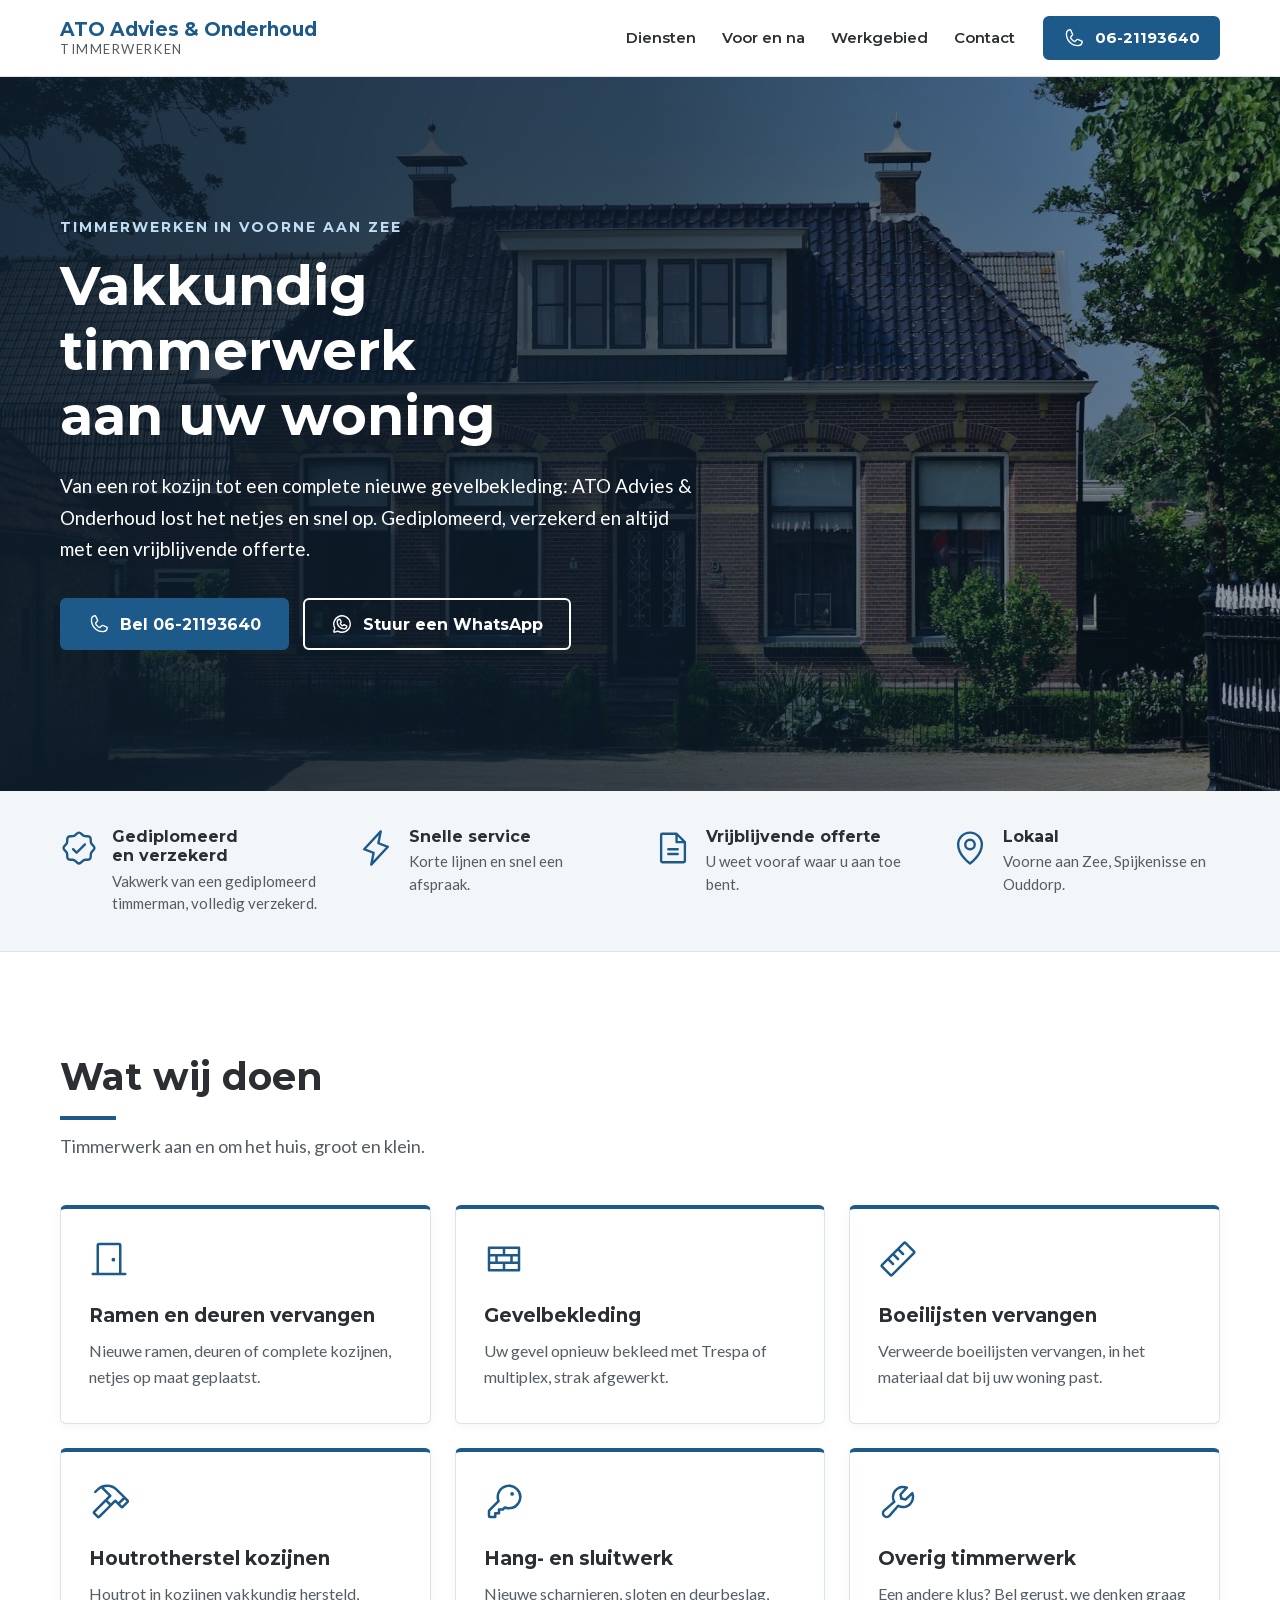
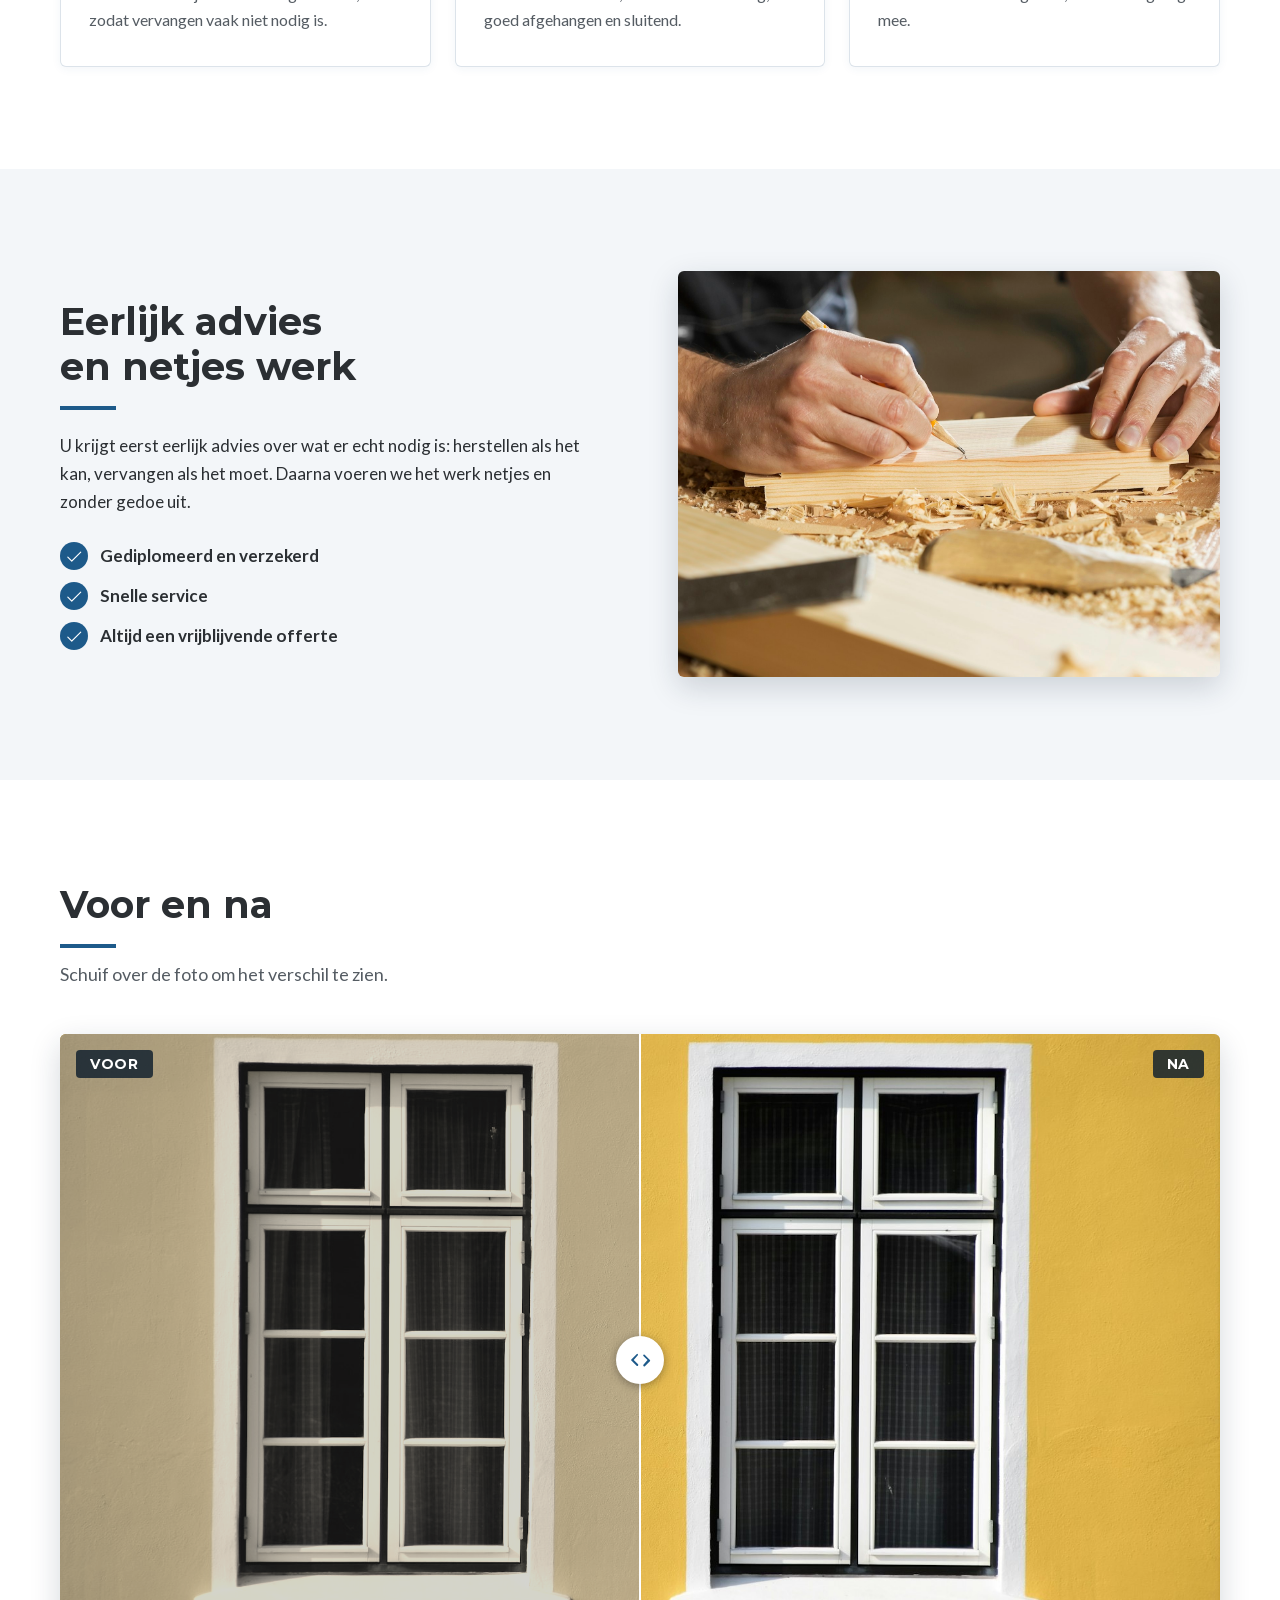
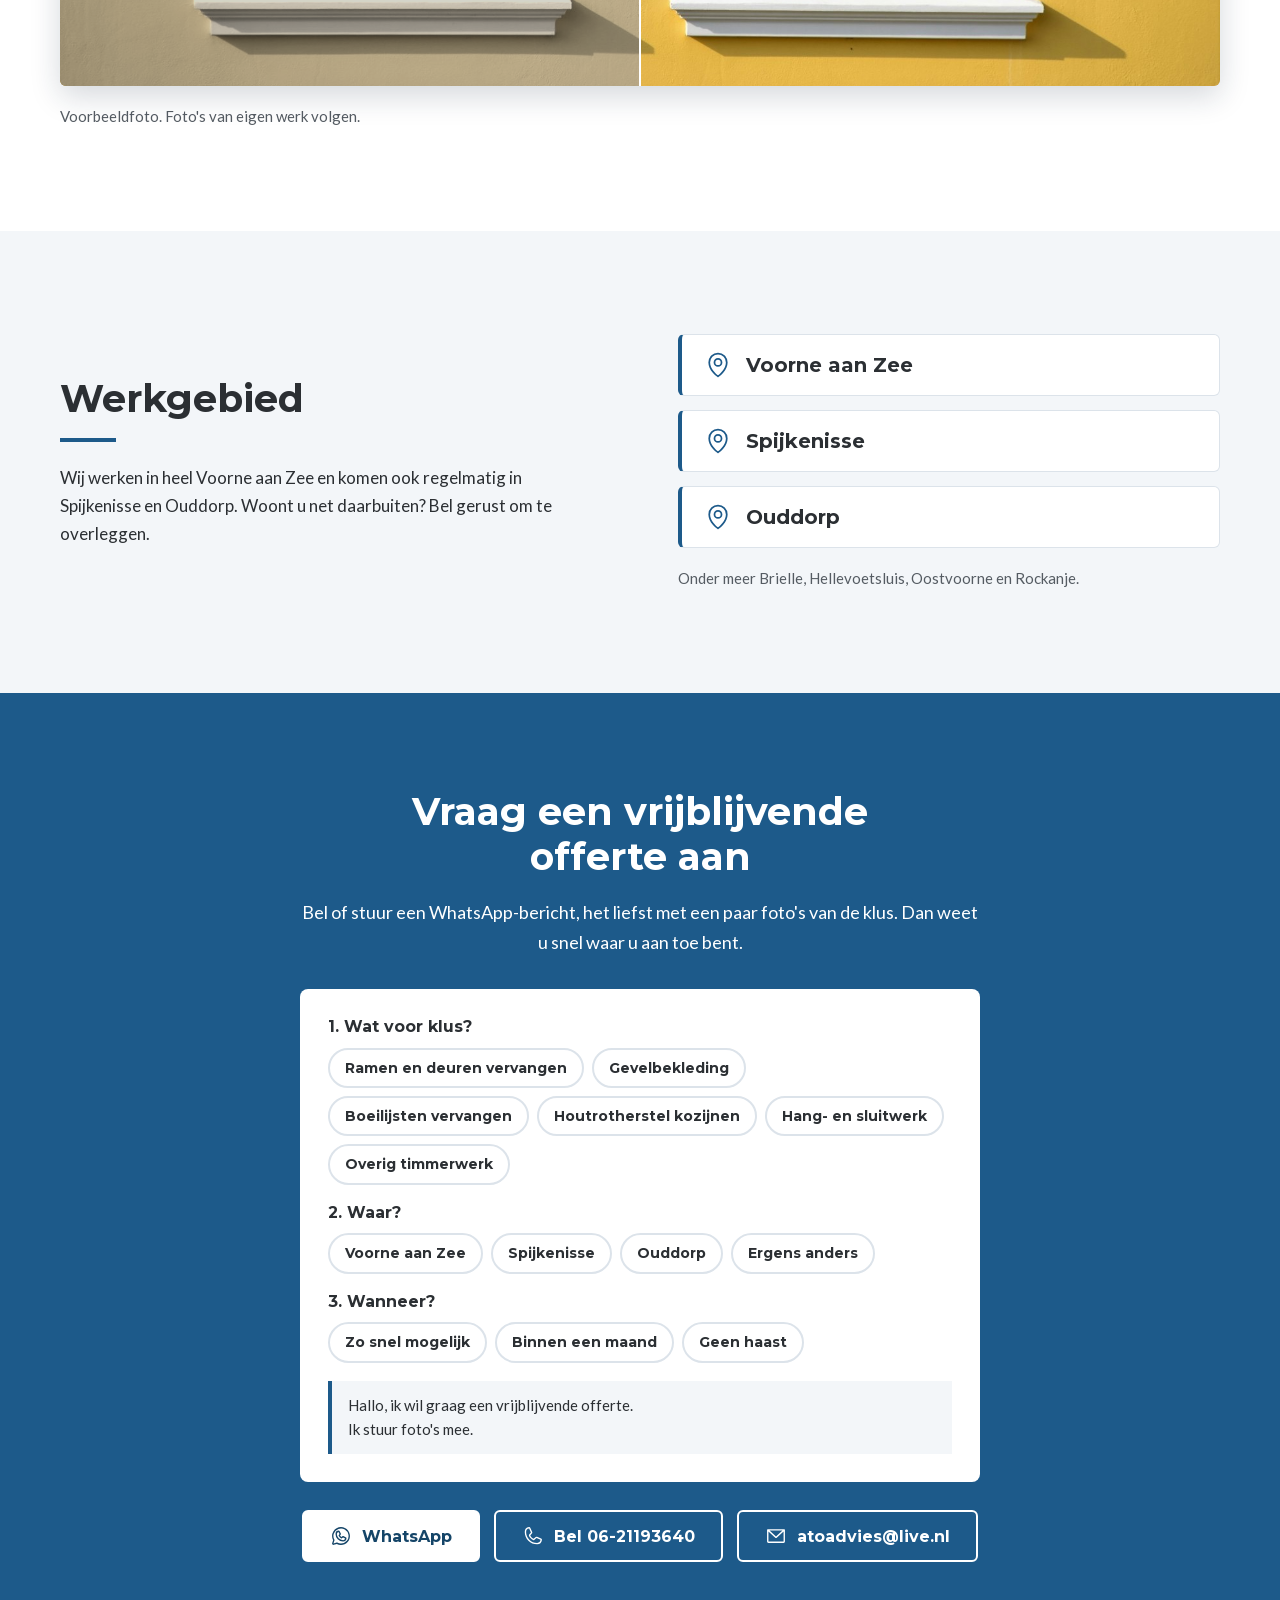
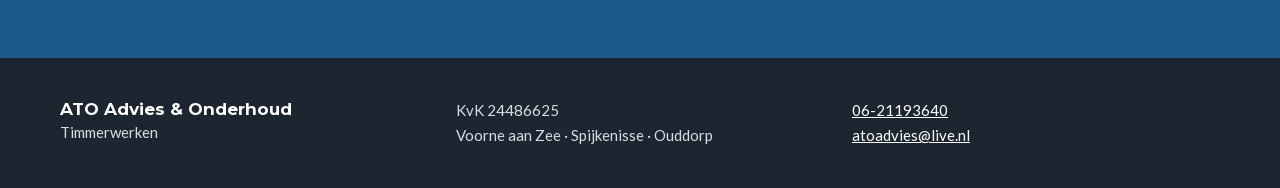
==== claude/klassiek/index.html @ 2f70a3bd "Klassiek: lettertypes lokaal; startpagina voor alle mockups" ====
<!doctype html>
<html lang="nl">
<head>
<meta charset="utf-8">
<meta name="viewport" content="width=device-width, initial-scale=1">
<title data-i18n="meta.title">ATO Advies &amp; Onderhoud | Timmerwerk in Voorne aan Zee</title>
<meta name="description" data-i18n-content="meta.desc" content="Timmerbedrijf voor kozijnen, ramen en deuren, gevelbekleding, boeilijsten en houtrotherstel in Voorne aan Zee, Spijkenisse en Ouddorp. Vrijblijvende offerte.">
<meta name="theme-color" content="#1D5A8A">
<link rel="stylesheet" href="style.css">
</head>
<body>
<a class="skip" href="#diensten">Naar de inhoud</a>

<header class="top">
  <div class="wrap top-in">
    <a class="brand" href="#">
      <span class="brand-name" data-i18n="brand.name">ATO Advies &amp; Onderhoud</span>
      <span class="brand-tag" data-i18n="brand.tagline">Timmerwerken</span>
    </a>
    <nav class="nav" aria-label="Hoofdmenu">
      <a href="#diensten" data-i18n="nav.services">Diensten</a>
      <a href="#voor-na" data-i18n="nav.beforeafter">Voor en na</a>
      <a href="#werkgebied" data-i18n="nav.area">Werkgebied</a>
      <a href="#contact" data-i18n="nav.contact">Contact</a>
    </nav>
    <a class="btn btn-sm" href="tel:+31621193640"><svg aria-hidden="true" xmlns="http://www.w3.org/2000/svg" viewBox="0 0 256 256" fill="currentColor"><path d="M222.37,158.46l-47.11-21.11-.13-.06a16,16,0,0,0-15.17,1.4,8.12,8.12,0,0,0-.75.56L134.87,160c-15.42-7.49-31.34-23.29-38.83-38.51l20.78-24.71c.2-.25.39-.5.57-.77a16,16,0,0,0,1.32-15.06l0-.12L97.54,33.64a16,16,0,0,0-16.62-9.52A56.26,56.26,0,0,0,32,80c0,79.4,64.6,144,144,144a56.26,56.26,0,0,0,55.88-48.92A16,16,0,0,0,222.37,158.46ZM176,208A128.14,128.14,0,0,1,48,80,40.2,40.2,0,0,1,82.87,40a.61.61,0,0,0,0,.12l21,47L83.2,111.86a6.13,6.13,0,0,0-.57.77,16,16,0,0,0-1,15.7c9.06,18.53,27.73,37.06,46.46,46.11a16,16,0,0,0,15.75-1.14,8.44,8.44,0,0,0,.74-.56L168.89,152l47,21.05h0s.08,0,.11,0A40.21,40.21,0,0,1,176,208Z"/></svg><span data-i18n="brand.phone">06-21193640</span></a>
  </div>
</header>

<main>
<section class="hero">
  <img class="hero-img" src="fotos/tijdelijk/hero.jpg" alt="Nederlandse woning met baksteen en witte ramen" width="1800" height="1200">
  <div class="wrap hero-in">
    <p class="kicker" data-i18n="hero.kicker">Timmerwerken in Voorne aan Zee</p>
    <h1 data-i18n="hero.title">Vakkundig timmerwerk aan uw woning</h1>
    <p class="lead" data-i18n="hero.lead">Van een rot kozijn tot een complete nieuwe gevelbekleding: ATO Advies &amp; Onderhoud lost het netjes en snel op. Gediplomeerd, verzekerd en altijd met een vrijblijvende offerte.</p>
    <div class="btns">
      <a class="btn" href="tel:+31621193640"><svg aria-hidden="true" xmlns="http://www.w3.org/2000/svg" viewBox="0 0 256 256" fill="currentColor"><path d="M222.37,158.46l-47.11-21.11-.13-.06a16,16,0,0,0-15.17,1.4,8.12,8.12,0,0,0-.75.56L134.87,160c-15.42-7.49-31.34-23.29-38.83-38.51l20.78-24.71c.2-.25.39-.5.57-.77a16,16,0,0,0,1.32-15.06l0-.12L97.54,33.64a16,16,0,0,0-16.62-9.52A56.26,56.26,0,0,0,32,80c0,79.4,64.6,144,144,144a56.26,56.26,0,0,0,55.88-48.92A16,16,0,0,0,222.37,158.46ZM176,208A128.14,128.14,0,0,1,48,80,40.2,40.2,0,0,1,82.87,40a.61.61,0,0,0,0,.12l21,47L83.2,111.86a6.13,6.13,0,0,0-.57.77,16,16,0,0,0-1,15.7c9.06,18.53,27.73,37.06,46.46,46.11a16,16,0,0,0,15.75-1.14,8.44,8.44,0,0,0,.74-.56L168.89,152l47,21.05h0s.08,0,.11,0A40.21,40.21,0,0,1,176,208Z"/></svg><span data-i18n="hero.call">Bel 06-21193640</span></a>
      <a class="btn btn-ghost" href="https://wa.me/31621193640"><svg aria-hidden="true" xmlns="http://www.w3.org/2000/svg" viewBox="0 0 256 256" fill="currentColor"><path d="M187.58,144.84l-32-16a8,8,0,0,0-8,.5l-14.69,9.8a40.55,40.55,0,0,1-16-16l9.8-14.69a8,8,0,0,0,.5-8l-16-32A8,8,0,0,0,104,64a40,40,0,0,0-40,40,88.1,88.1,0,0,0,88,88,40,40,0,0,0,40-40A8,8,0,0,0,187.58,144.84ZM152,176a72.08,72.08,0,0,1-72-72A24,24,0,0,1,99.29,80.46l11.48,23L101,118a8,8,0,0,0-.73,7.51,56.47,56.47,0,0,0,30.15,30.15A8,8,0,0,0,138,155l14.61-9.74,23,11.48A24,24,0,0,1,152,176ZM128,24A104,104,0,0,0,36.18,176.88L24.83,210.93a16,16,0,0,0,20.24,20.24l34.05-11.35A104,104,0,1,0,128,24Zm0,192a87.87,87.87,0,0,1-44.06-11.81,8,8,0,0,0-6.54-.67L40,216,52.47,178.6a8,8,0,0,0-.66-6.54A88,88,0,1,1,128,216Z"/></svg><span data-i18n="hero.whatsapp">Stuur een WhatsApp</span></a>
    </div>
  </div>
</section>

<section class="trust" aria-label="Waarom ATO">
  <ul class="wrap trust-in">
    <li><svg aria-hidden="true" xmlns="http://www.w3.org/2000/svg" viewBox="0 0 256 256" fill="currentColor"><path d="M225.86,102.82c-3.77-3.94-7.67-8-9.14-11.57-1.36-3.27-1.44-8.69-1.52-13.94-.15-9.76-.31-20.82-8-28.51s-18.75-7.85-28.51-8c-5.25-.08-10.67-.16-13.94-1.52-3.56-1.47-7.63-5.37-11.57-9.14C146.28,23.51,138.44,16,128,16s-18.27,7.51-25.18,14.14c-3.94,3.77-8,7.67-11.57,9.14C88,40.64,82.56,40.72,77.31,40.8c-9.76.15-20.82.31-28.51,8S41,67.55,40.8,77.31c-.08,5.25-.16,10.67-1.52,13.94-1.47,3.56-5.37,7.63-9.14,11.57C23.51,109.72,16,117.56,16,128s7.51,18.27,14.14,25.18c3.77,3.94,7.67,8,9.14,11.57,1.36,3.27,1.44,8.69,1.52,13.94.15,9.76.31,20.82,8,28.51s18.75,7.85,28.51,8c5.25.08,10.67.16,13.94,1.52,3.56,1.47,7.63,5.37,11.57,9.14C109.72,232.49,117.56,240,128,240s18.27-7.51,25.18-14.14c3.94-3.77,8-7.67,11.57-9.14,3.27-1.36,8.69-1.44,13.94-1.52,9.76-.15,20.82-.31,28.51-8s7.85-18.75,8-28.51c.08-5.25.16-10.67,1.52-13.94,1.47-3.56,5.37-7.63,9.14-11.57C232.49,146.28,240,138.44,240,128S232.49,109.73,225.86,102.82Zm-11.55,39.29c-4.79,5-9.75,10.17-12.38,16.52-2.52,6.1-2.63,13.07-2.73,19.82-.1,7-.21,14.33-3.32,17.43s-10.39,3.22-17.43,3.32c-6.75.1-13.72.21-19.82,2.73-6.35,2.63-11.52,7.59-16.52,12.38S132,224,128,224s-9.15-4.92-14.11-9.69-10.17-9.75-16.52-12.38c-6.1-2.52-13.07-2.63-19.82-2.73-7-.1-14.33-.21-17.43-3.32s-3.22-10.39-3.32-17.43c-.1-6.75-.21-13.72-2.73-19.82-2.63-6.35-7.59-11.52-12.38-16.52S32,132,32,128s4.92-9.15,9.69-14.11,9.75-10.17,12.38-16.52c2.52-6.1,2.63-13.07,2.73-19.82.1-7,.21-14.33,3.32-17.43S70.51,56.9,77.55,56.8c6.75-.1,13.72-.21,19.82-2.73,6.35-2.63,11.52-7.59,16.52-12.38S124,32,128,32s9.15,4.92,14.11,9.69,10.17,9.75,16.52,12.38c6.1,2.52,13.07,2.63,19.82,2.73,7,.1,14.33.21,17.43,3.32s3.22,10.39,3.32,17.43c.1,6.75.21,13.72,2.73,19.82,2.63,6.35,7.59,11.52,12.38,16.52S224,124,224,128,219.08,137.15,214.31,142.11ZM173.66,98.34a8,8,0,0,1,0,11.32l-56,56a8,8,0,0,1-11.32,0l-24-24a8,8,0,0,1,11.32-11.32L112,148.69l50.34-50.35A8,8,0,0,1,173.66,98.34Z"/></svg><div><h2 class="trust-t" data-i18n="trust.t1.title">Gediplomeerd en verzekerd</h2><p data-i18n="trust.t1.text">Vakwerk van een gediplomeerd timmerman, volledig verzekerd.</p></div></li>
    <li><svg aria-hidden="true" xmlns="http://www.w3.org/2000/svg" viewBox="0 0 256 256" fill="currentColor"><path d="M215.79,118.17a8,8,0,0,0-5-5.66L153.18,90.9l14.66-73.33a8,8,0,0,0-13.69-7l-112,120a8,8,0,0,0,3,13l57.63,21.61L88.16,238.43a8,8,0,0,0,13.69,7l112-120A8,8,0,0,0,215.79,118.17ZM109.37,214l10.47-52.38a8,8,0,0,0-5-9.06L62,132.71l84.62-90.66L136.16,94.43a8,8,0,0,0,5,9.06l52.8,19.8Z"/></svg><div><h2 class="trust-t" data-i18n="trust.t2.title">Snelle service</h2><p data-i18n="trust.t2.text">Korte lijnen en snel een afspraak.</p></div></li>
    <li><svg aria-hidden="true" xmlns="http://www.w3.org/2000/svg" viewBox="0 0 256 256" fill="currentColor"><path d="M213.66,82.34l-56-56A8,8,0,0,0,152,24H56A16,16,0,0,0,40,40V216a16,16,0,0,0,16,16H200a16,16,0,0,0,16-16V88A8,8,0,0,0,213.66,82.34ZM160,51.31,188.69,80H160ZM200,216H56V40h88V88a8,8,0,0,0,8,8h48V216Zm-32-80a8,8,0,0,1-8,8H96a8,8,0,0,1,0-16h64A8,8,0,0,1,168,136Zm0,32a8,8,0,0,1-8,8H96a8,8,0,0,1,0-16h64A8,8,0,0,1,168,168Z"/></svg><div><h2 class="trust-t" data-i18n="trust.t3.title">Vrijblijvende offerte</h2><p data-i18n="trust.t3.text">U weet vooraf waar u aan toe bent.</p></div></li>
    <li><svg aria-hidden="true" xmlns="http://www.w3.org/2000/svg" viewBox="0 0 256 256" fill="currentColor"><path d="M128,64a40,40,0,1,0,40,40A40,40,0,0,0,128,64Zm0,64a24,24,0,1,1,24-24A24,24,0,0,1,128,128Zm0-112a88.1,88.1,0,0,0-88,88c0,31.4,14.51,64.68,42,96.25a254.19,254.19,0,0,0,41.45,38.3,8,8,0,0,0,9.18,0A254.19,254.19,0,0,0,174,200.25c27.45-31.57,42-64.85,42-96.25A88.1,88.1,0,0,0,128,16Zm0,206c-16.53-13-72-60.75-72-118a72,72,0,0,1,144,0C200,161.23,144.53,209,128,222Z"/></svg><div><h2 class="trust-t" data-i18n="trust.t4.title">Lokaal</h2><p data-i18n="trust.t4.text">Voorne aan Zee, Spijkenisse en Ouddorp.</p></div></li>
  </ul>
</section>

<section class="sec" id="diensten">
  <div class="wrap">
    <div class="head">
      <h2 data-i18n="services.title">Wat wij doen</h2>
      <p class="sub" data-i18n="services.lead">Timmerwerk aan en om het huis, groot en klein.</p>
    </div>
    <ul class="cards">
      <li class="card"><svg aria-hidden="true" xmlns="http://www.w3.org/2000/svg" viewBox="0 0 256 256" fill="currentColor"><path d="M232,216H208V40a16,16,0,0,0-16-16H64A16,16,0,0,0,48,40V216H24a8,8,0,0,0,0,16H232a8,8,0,0,0,0-16ZM64,40H192V216H64Zm104,92a12,12,0,1,1-12-12A12,12,0,0,1,168,132Z"/></svg><h3 data-i18n="services.s1.title">Ramen en deuren vervangen</h3><p data-i18n="services.s1.text">Nieuwe ramen, deuren of complete kozijnen, netjes op maat geplaatst.</p></li>
      <li class="card"><svg aria-hidden="true" xmlns="http://www.w3.org/2000/svg" viewBox="0 0 256 256" fill="currentColor"><path d="M224,48H32a8,8,0,0,0-8,8V200a8,8,0,0,0,8,8H224a8,8,0,0,0,8-8V56A8,8,0,0,0,224,48ZM88,144V112h80v32Zm-48,0V112H72v32Zm144-32h32v32H184Zm32-16H136V64h80ZM120,64V96H40V64ZM40,160h80v32H40Zm96,32V160h80v32Z"/></svg><h3 data-i18n="services.s2.title">Gevelbekleding</h3><p data-i18n="services.s2.text">Uw gevel opnieuw bekleed met Trespa of multiplex, strak afgewerkt.</p></li>
      <li class="card"><svg aria-hidden="true" xmlns="http://www.w3.org/2000/svg" viewBox="0 0 256 256" fill="currentColor"><path d="M235.32,73.37,182.63,20.69a16,16,0,0,0-22.63,0L20.68,160a16,16,0,0,0,0,22.63l52.69,52.68a16,16,0,0,0,22.63,0L235.32,96A16,16,0,0,0,235.32,73.37ZM84.68,224,32,171.31l32-32,26.34,26.35a8,8,0,0,0,11.32-11.32L75.31,128,96,107.31l26.34,26.35a8,8,0,0,0,11.32-11.32L107.31,96,128,75.31l26.34,26.35a8,8,0,0,0,11.32-11.32L139.31,64l32-32L224,84.69Z"/></svg><h3 data-i18n="services.s3.title">Boeilijsten vervangen</h3><p data-i18n="services.s3.text">Verweerde boeilijsten vervangen, in het materiaal dat bij uw woning past.</p></li>
      <li class="card"><svg aria-hidden="true" xmlns="http://www.w3.org/2000/svg" viewBox="0 0 256 256" fill="currentColor"><path d="M251.34,112,183.88,44.08a96.1,96.1,0,0,0-135.77,0l-.09.09L34.25,58.4A8,8,0,0,0,45.74,69.53L59.47,55.35a79.92,79.92,0,0,1,18.71-13.9L124.68,88l-96,96a16,16,0,0,0,0,22.63l20.69,20.69a16,16,0,0,0,22.63,0l96-96,14.34,14.34h0L200,163.3a16,16,0,0,0,22.63,0l28.69-28.69A16,16,0,0,0,251.34,112ZM60.68,216,40,195.31l68-68L128.68,148ZM162.34,114.32,140,136.67,119.31,116l22.35-22.35a8,8,0,0,0,0-11.32L94.32,35a80,80,0,0,1,78.23,20.41l44.22,44.51L188,128.66l-14.34-14.34A8,8,0,0,0,162.34,114.32Zm49,37.66-12-12L228,111.25l12,12Z"/></svg><h3 data-i18n="services.s4.title">Houtrotherstel kozijnen</h3><p data-i18n="services.s4.text">Houtrot in kozijnen vakkundig hersteld, zodat vervangen vaak niet nodig is.</p></li>
      <li class="card"><svg aria-hidden="true" xmlns="http://www.w3.org/2000/svg" viewBox="0 0 256 256" fill="currentColor"><path d="M216.57,39.43A80,80,0,0,0,83.91,120.78L28.69,176A15.86,15.86,0,0,0,24,187.31V216a16,16,0,0,0,16,16H72a8,8,0,0,0,8-8V208H96a8,8,0,0,0,8-8V184h16a8,8,0,0,0,5.66-2.34l9.56-9.57A79.73,79.73,0,0,0,160,176h.1A80,80,0,0,0,216.57,39.43ZM224,98.1c-1.09,34.09-29.75,61.86-63.89,61.9H160a63.7,63.7,0,0,1-23.65-4.51,8,8,0,0,0-8.84,1.68L116.69,168H96a8,8,0,0,0-8,8v16H72a8,8,0,0,0-8,8v16H40V187.31l58.83-58.82a8,8,0,0,0,1.68-8.84A63.72,63.72,0,0,1,96,95.92c0-34.14,27.81-62.8,61.9-63.89A64,64,0,0,1,224,98.1ZM192,76a12,12,0,1,1-12-12A12,12,0,0,1,192,76Z"/></svg><h3 data-i18n="services.s5.title">Hang- en sluitwerk</h3><p data-i18n="services.s5.text">Nieuwe scharnieren, sloten en deurbeslag, goed afgehangen en sluitend.</p></li>
      <li class="card"><svg aria-hidden="true" xmlns="http://www.w3.org/2000/svg" viewBox="0 0 256 256" fill="currentColor"><path d="M226.76,69a8,8,0,0,0-12.84-2.88l-40.3,37.19-17.23-3.7-3.7-17.23,37.19-40.3A8,8,0,0,0,187,29.24,72,72,0,0,0,88,96,72.34,72.34,0,0,0,94,124.94L33.79,177c-.15.12-.29.26-.43.39a32,32,0,0,0,45.26,45.26c.13-.13.27-.28.39-.42L131.06,162A72,72,0,0,0,232,96,71.56,71.56,0,0,0,226.76,69ZM160,152a56.14,56.14,0,0,1-27.07-7,8,8,0,0,0-9.92,1.77L67.11,211.51a16,16,0,0,1-22.62-22.62L109.18,133a8,8,0,0,0,1.77-9.93,56,56,0,0,1,58.36-82.31l-31.2,33.81a8,8,0,0,0-1.94,7.1L141.83,108a8,8,0,0,0,6.14,6.14l26.35,5.66a8,8,0,0,0,7.1-1.94l33.81-31.2A56.06,56.06,0,0,1,160,152Z"/></svg><h3 data-i18n="services.s6.title">Overig timmerwerk</h3><p data-i18n="services.s6.text">Een andere klus? Bel gerust, we denken graag mee.</p></li>
    </ul>
  </div>
</section>

<section class="sec sec-alt" id="waarom">
  <div class="wrap split">
    <div>
      <h2 data-i18n="why.title">Eerlijk advies en netjes werk</h2>
      <p class="body" data-i18n="why.text">U krijgt eerst eerlijk advies over wat er echt nodig is: herstellen als het kan, vervangen als het moet. Daarna voeren we het werk netjes en zonder gedoe uit.</p>
      <ul class="checks">
        <li><svg aria-hidden="true" xmlns="http://www.w3.org/2000/svg" viewBox="0 0 256 256" fill="currentColor"><path d="M229.66,77.66l-128,128a8,8,0,0,1-11.32,0l-56-56a8,8,0,0,1,11.32-11.32L96,188.69,218.34,66.34a8,8,0,0,1,11.32,11.32Z"/></svg><span data-i18n="why.p1">Gediplomeerd en verzekerd</span></li>
        <li><svg aria-hidden="true" xmlns="http://www.w3.org/2000/svg" viewBox="0 0 256 256" fill="currentColor"><path d="M229.66,77.66l-128,128a8,8,0,0,1-11.32,0l-56-56a8,8,0,0,1,11.32-11.32L96,188.69,218.34,66.34a8,8,0,0,1,11.32,11.32Z"/></svg><span data-i18n="why.p2">Snelle service</span></li>
        <li><svg aria-hidden="true" xmlns="http://www.w3.org/2000/svg" viewBox="0 0 256 256" fill="currentColor"><path d="M229.66,77.66l-128,128a8,8,0,0,1-11.32,0l-56-56a8,8,0,0,1,11.32-11.32L96,188.69,218.34,66.34a8,8,0,0,1,11.32,11.32Z"/></svg><span data-i18n="why.p3">Altijd een vrijblijvende offerte</span></li>
      </ul>
    </div>
    <img class="photo" src="fotos/tijdelijk/timmerman.jpg" alt="Handen van een timmerman die een lijn aftekent op een plank" width="1800" height="1200" loading="lazy">
  </div>
</section>

<section class="sec" id="voor-na">
  <div class="wrap">
    <div class="head">
      <h2 data-i18n="beforeafter.title">Voor en na</h2>
      <p class="sub" data-i18n="beforeafter.lead">Schuif over de foto om het verschil te zien.</p>
    </div>
    <figure class="ba" style="--pos:50%">
      <img class="ba-after" src="fotos/tijdelijk/voorna.jpg" alt="Kozijn na het werk" width="1800" height="1200" loading="lazy">
      <img class="ba-before" src="fotos/tijdelijk/voorna.jpg" alt="" aria-hidden="true" width="1800" height="1200" loading="lazy">
      <span class="ba-label ba-label-before" data-i18n="beforeafter.before">Voor</span>
      <span class="ba-label ba-label-after" data-i18n="beforeafter.after">Na</span>
      <span class="ba-knob" aria-hidden="true"><svg viewBox="0 0 256 256" fill="currentColor" aria-hidden="true"><path d="M104,40V216a8,8,0,0,1-16,0V40a8,8,0,0,1,16,0Zm64,0V216a8,8,0,0,1-16,0V40a8,8,0,0,1,16,0Z" opacity="0"/><path d="M96.8,181.6l-48-48a8,8,0,0,1,0-11.2l48-48a8,8,0,0,1,11.4,11.2L70.6,128l37.6,37.6a8,8,0,0,1-11.4,16Zm62.4,0a8,8,0,0,1,0-11.2L196.8,128l-37.6-37.6a8,8,0,0,1,11.4-11.2l48,48a8,8,0,0,1,0,11.2l-48,48A8,8,0,0,1,159.2,181.6Z"/></svg></span>
      <input class="ba-range" type="range" min="0" max="100" value="50" aria-label="Schuif tussen voor en na">
    </figure>
    <p class="note" data-i18n="beforeafter.note">Voorbeeldfoto. Foto's van eigen werk volgen.</p>
  </div>
</section>

<section class="sec sec-alt" id="werkgebied">
  <div class="wrap area">
    <div>
      <h2 data-i18n="area.title">Werkgebied</h2>
      <p class="body" data-i18n="area.text">Wij werken in heel Voorne aan Zee en komen ook regelmatig in Spijkenisse en Ouddorp. Woont u net daarbuiten? Bel gerust om te overleggen.</p>
    </div>
    <div>
      <ul class="places">
        <li><svg aria-hidden="true" xmlns="http://www.w3.org/2000/svg" viewBox="0 0 256 256" fill="currentColor"><path d="M128,64a40,40,0,1,0,40,40A40,40,0,0,0,128,64Zm0,64a24,24,0,1,1,24-24A24,24,0,0,1,128,128Zm0-112a88.1,88.1,0,0,0-88,88c0,31.4,14.51,64.68,42,96.25a254.19,254.19,0,0,0,41.45,38.3,8,8,0,0,0,9.18,0A254.19,254.19,0,0,0,174,200.25c27.45-31.57,42-64.85,42-96.25A88.1,88.1,0,0,0,128,16Zm0,206c-16.53-13-72-60.75-72-118a72,72,0,0,1,144,0C200,161.23,144.53,209,128,222Z"/></svg><span data-i18n="area.place1">Voorne aan Zee</span></li>
        <li><svg aria-hidden="true" xmlns="http://www.w3.org/2000/svg" viewBox="0 0 256 256" fill="currentColor"><path d="M128,64a40,40,0,1,0,40,40A40,40,0,0,0,128,64Zm0,64a24,24,0,1,1,24-24A24,24,0,0,1,128,128Zm0-112a88.1,88.1,0,0,0-88,88c0,31.4,14.51,64.68,42,96.25a254.19,254.19,0,0,0,41.45,38.3,8,8,0,0,0,9.18,0A254.19,254.19,0,0,0,174,200.25c27.45-31.57,42-64.85,42-96.25A88.1,88.1,0,0,0,128,16Zm0,206c-16.53-13-72-60.75-72-118a72,72,0,0,1,144,0C200,161.23,144.53,209,128,222Z"/></svg><span data-i18n="area.place2">Spijkenisse</span></li>
        <li><svg aria-hidden="true" xmlns="http://www.w3.org/2000/svg" viewBox="0 0 256 256" fill="currentColor"><path d="M128,64a40,40,0,1,0,40,40A40,40,0,0,0,128,64Zm0,64a24,24,0,1,1,24-24A24,24,0,0,1,128,128Zm0-112a88.1,88.1,0,0,0-88,88c0,31.4,14.51,64.68,42,96.25a254.19,254.19,0,0,0,41.45,38.3,8,8,0,0,0,9.18,0A254.19,254.19,0,0,0,174,200.25c27.45-31.57,42-64.85,42-96.25A88.1,88.1,0,0,0,128,16Zm0,206c-16.53-13-72-60.75-72-118a72,72,0,0,1,144,0C200,161.23,144.53,209,128,222Z"/></svg><span data-i18n="area.place3">Ouddorp</span></li>
      </ul>
      <p class="note" data-i18n="area.sub">Onder meer Brielle, Hellevoetsluis, Oostvoorne en Rockanje.</p>
    </div>
  </div>
</section>

<section class="contact" id="contact">
  <div class="wrap contact-in">
    <h2 data-i18n="contact.title">Vraag een vrijblijvende offerte aan</h2>
    <p class="lead" data-i18n="contact.text">Bel of stuur een WhatsApp-bericht, het liefst met een paar foto's van de klus. Dan weet u snel waar u aan toe bent.</p>
    <div class="offerte" data-offerte hidden>
      <fieldset><legend data-i18n="offerte.klus">1. Wat voor klus?</legend><div class="offerte-opties"><label class="offerte-optie"><input type="radio" name="klus"><span data-i18n="services.s1.title">Ramen en deuren vervangen</span></label><label class="offerte-optie"><input type="radio" name="klus"><span data-i18n="services.s2.title">Gevelbekleding</span></label><label class="offerte-optie"><input type="radio" name="klus"><span data-i18n="services.s3.title">Boeilijsten vervangen</span></label><label class="offerte-optie"><input type="radio" name="klus"><span data-i18n="services.s4.title">Houtrotherstel kozijnen</span></label><label class="offerte-optie"><input type="radio" name="klus"><span data-i18n="services.s5.title">Hang- en sluitwerk</span></label><label class="offerte-optie"><input type="radio" name="klus"><span data-i18n="services.s6.title">Overig timmerwerk</span></label></div></fieldset>
      <fieldset><legend data-i18n="offerte.plaats">2. Waar?</legend><div class="offerte-opties"><label class="offerte-optie"><input type="radio" name="plaats"><span data-i18n="area.place1">Voorne aan Zee</span></label><label class="offerte-optie"><input type="radio" name="plaats"><span data-i18n="area.place2">Spijkenisse</span></label><label class="offerte-optie"><input type="radio" name="plaats"><span data-i18n="area.place3">Ouddorp</span></label><label class="offerte-optie"><input type="radio" name="plaats"><span data-i18n="offerte.anders">Ergens anders</span></label></div></fieldset>
      <fieldset><legend data-i18n="offerte.wanneer">3. Wanneer?</legend><div class="offerte-opties"><label class="offerte-optie"><input type="radio" name="wanneer"><span data-i18n="offerte.w1">Zo snel mogelijk</span></label><label class="offerte-optie"><input type="radio" name="wanneer"><span data-i18n="offerte.w2">Binnen een maand</span></label><label class="offerte-optie"><input type="radio" name="wanneer"><span data-i18n="offerte.w3">Geen haast</span></label></div></fieldset>
      <p class="offerte-bericht" data-offerte-bericht aria-label="Voorbeeld van uw bericht" aria-live="polite"></p>
    </div>
    <div class="btns">
      <a class="btn btn-white" data-offerte-link href="https://wa.me/31621193640"><svg aria-hidden="true" xmlns="http://www.w3.org/2000/svg" viewBox="0 0 256 256" fill="currentColor"><path d="M187.58,144.84l-32-16a8,8,0,0,0-8,.5l-14.69,9.8a40.55,40.55,0,0,1-16-16l9.8-14.69a8,8,0,0,0,.5-8l-16-32A8,8,0,0,0,104,64a40,40,0,0,0-40,40,88.1,88.1,0,0,0,88,88,40,40,0,0,0,40-40A8,8,0,0,0,187.58,144.84ZM152,176a72.08,72.08,0,0,1-72-72A24,24,0,0,1,99.29,80.46l11.48,23L101,118a8,8,0,0,0-.73,7.51,56.47,56.47,0,0,0,30.15,30.15A8,8,0,0,0,138,155l14.61-9.74,23,11.48A24,24,0,0,1,152,176ZM128,24A104,104,0,0,0,36.18,176.88L24.83,210.93a16,16,0,0,0,20.24,20.24l34.05-11.35A104,104,0,1,0,128,24Zm0,192a87.87,87.87,0,0,1-44.06-11.81,8,8,0,0,0-6.54-.67L40,216,52.47,178.6a8,8,0,0,0-.66-6.54A88,88,0,1,1,128,216Z"/></svg><span data-i18n="contact.whatsapp">WhatsApp</span></a>
      <a class="btn btn-ghost" href="tel:+31621193640"><svg aria-hidden="true" xmlns="http://www.w3.org/2000/svg" viewBox="0 0 256 256" fill="currentColor"><path d="M222.37,158.46l-47.11-21.11-.13-.06a16,16,0,0,0-15.17,1.4,8.12,8.12,0,0,0-.75.56L134.87,160c-15.42-7.49-31.34-23.29-38.83-38.51l20.78-24.71c.2-.25.39-.5.57-.77a16,16,0,0,0,1.32-15.06l0-.12L97.54,33.64a16,16,0,0,0-16.62-9.52A56.26,56.26,0,0,0,32,80c0,79.4,64.6,144,144,144a56.26,56.26,0,0,0,55.88-48.92A16,16,0,0,0,222.37,158.46ZM176,208A128.14,128.14,0,0,1,48,80,40.2,40.2,0,0,1,82.87,40a.61.61,0,0,0,0,.12l21,47L83.2,111.86a6.13,6.13,0,0,0-.57.77,16,16,0,0,0-1,15.7c9.06,18.53,27.73,37.06,46.46,46.11a16,16,0,0,0,15.75-1.14,8.44,8.44,0,0,0,.74-.56L168.89,152l47,21.05h0s.08,0,.11,0A40.21,40.21,0,0,1,176,208Z"/></svg><span data-i18n="contact.call">Bel 06-21193640</span></a>
      <a class="btn btn-ghost" href="mailto:atoadvies@live.nl"><svg aria-hidden="true" xmlns="http://www.w3.org/2000/svg" viewBox="0 0 256 256" fill="currentColor"><path d="M224,48H32a8,8,0,0,0-8,8V192a16,16,0,0,0,16,16H216a16,16,0,0,0,16-16V56A8,8,0,0,0,224,48ZM203.43,64,128,133.15,52.57,64ZM216,192H40V74.19l82.59,75.71a8,8,0,0,0,10.82,0L216,74.19V192Z"/></svg><span data-i18n="contact.mail">atoadvies@live.nl</span></a>
    </div>
  </div>
</section>
</main>

<footer class="foot">
  <div class="wrap foot-in">
    <div>
      <p class="foot-name" data-i18n="brand.name">ATO Advies &amp; Onderhoud</p>
      <p data-i18n="brand.tagline">Timmerwerken</p>
    </div>
    <div>
      <p data-i18n="footer.kvk">KvK 24486625</p>
      <p data-i18n="footer.area">Voorne aan Zee · Spijkenisse · Ouddorp</p>
    </div>
    <div>
      <p><a href="tel:+31621193640" data-i18n="brand.phone">06-21193640</a></p>
      <p><a href="mailto:atoadvies@live.nl" data-i18n="contact.mail">atoadvies@live.nl</a></p>
    </div>
  </div>
</footer>

<script>
  document.querySelectorAll(".ba-range").forEach((range) =>
    range.addEventListener("input", () => range.parentElement.style.setProperty("--pos", range.value + "%")));

  // Offerte-hulp: de keuzes worden een kant-en-klaar WhatsApp-bericht. Zonder script blijft het blok verborgen.
  document.querySelectorAll("[data-offerte]").forEach((hulp) => {
    const link = document.querySelector("[data-offerte-link]");
    const bericht = hulp.querySelector("[data-offerte-bericht]");
    const gekozen = (naam) => hulp.querySelector(`input[name="${naam}"]:checked`)?.closest("label").textContent.trim();
    const werkBij = () => {
      const regels = ["Hallo, ik wil graag een vrijblijvende offerte."];
      for (const [label, naam] of [["Klus", "klus"], ["Plaats", "plaats"], ["Wanneer", "wanneer"]]) {
        if (gekozen(naam)) regels.push(`${label}: ${gekozen(naam)}`);
      }
      regels.push("Ik stuur foto's mee.");
      bericht.textContent = regels.join("\n");
      link.href = "https://wa.me/31621193640?text=" + encodeURIComponent(regels.join("\n"));
    };
    hulp.hidden = false;
    hulp.addEventListener("change", werkBij);
    werkBij();
  });
</script>
</body>
</html>
---- claude/klassiek/style.css ----
/* Lettertypes staan in fonts/, zodat de pagina niets bij Google ophaalt. Licenties: fonts/FONTS.md. */
@font-face { font-family: "Lato"; font-weight: 400; font-display: swap; src: url("fonts/lato-400.woff2") format("woff2"); }
@font-face { font-family: "Lato"; font-weight: 700; font-display: swap; src: url("fonts/lato-700.woff2") format("woff2"); }
@font-face { font-family: "Montserrat"; font-weight: 600 700; font-display: swap; src: url("fonts/montserrat.woff2") format("woff2"); }

:root {
  --blue: #1D5A8A;
  --blue-dark: #154568;
  --ink: #2B2F33;
  --muted: #555C63;
  --soft: #F3F6F9;
  --line: #DCE3EA;
  --head: "Montserrat", "Segoe UI", Arial, sans-serif;
  --body: "Lato", "Segoe UI", Arial, sans-serif;
}
*, *::before, *::after { box-sizing: border-box; }
html { scroll-behavior: smooth; scroll-padding-top: 80px; }
body { margin: 0; font: 400 17px/1.65 var(--body); color: var(--ink); background: #fff; -webkit-text-size-adjust: 100%; }
img { max-width: 100%; height: auto; }
h1, h2, h3 { font-family: var(--head); font-weight: 700; line-height: 1.2; margin: 0; overflow-wrap: break-word; hyphens: auto; }
p { margin: 0; }
ul { list-style: none; margin: 0; padding: 0; }
a { color: var(--blue); }
svg { width: 1.25em; height: 1.25em; flex: none; }
:focus-visible { outline: 3px solid #F2B134; outline-offset: 3px; }
.wrap { width: min(1160px, 100% - 40px); margin-inline: auto; }
.skip { position: absolute; left: -999px; top: 8px; background: #fff; padding: 8px 14px; z-index: 20; }
.skip:focus { left: 8px; }

/* Knoppen */
.btn { display: inline-flex; align-items: center; justify-content: center; gap: 10px; min-height: 52px; padding: 12px 26px; border-radius: 6px; background: var(--blue); color: #fff; font: 700 16px/1.2 var(--head); text-decoration: none; border: 2px solid var(--blue); transition: background .15s, color .15s; text-align: center; }
.btn:hover { background: var(--blue-dark); border-color: var(--blue-dark); }
.btn svg { width: 22px; height: 22px; }
.hero h1, h2 { hyphens: manual; text-wrap: balance; }
.btn-sm { white-space: nowrap; min-height: 44px; padding: 8px 18px; font-size: 15px; }
.btn-ghost { background: transparent; color: #fff; border-color: #fff; }
.btn-ghost:hover { background: #fff; color: var(--blue-dark); border-color: #fff; }
.btn-white { background: #fff; color: var(--blue-dark); border-color: #fff; }
.btn-white:hover { background: var(--soft); border-color: var(--soft); }
.btns { display: flex; flex-wrap: wrap; gap: 14px; }

/* Bovenbalk */
.top { position: sticky; top: 0; z-index: 10; background: #fff; border-bottom: 1px solid var(--line); }
.top-in { display: flex; align-items: center; gap: 28px; min-height: 76px; }
.brand { text-decoration: none; color: var(--ink); display: flex; flex-direction: column; line-height: 1.2; margin-right: auto; }
.brand-name { font: 700 19px/1.2 var(--head); color: var(--blue); }
.brand-tag { font-size: 13px; letter-spacing: .12em; text-transform: uppercase; color: var(--muted); }
.nav { display: flex; gap: 26px; }
.nav a { color: var(--ink); text-decoration: none; font: 600 15px/1 var(--head); padding: 10px 0; border-bottom: 2px solid transparent; }
.nav a:hover { color: var(--blue); border-bottom-color: var(--blue); }

/* Opening */
.hero { position: relative; isolation: isolate; color: #fff; background: #1b2a36; }
.hero-img { position: absolute; inset: 0; width: 100%; height: 100%; object-fit: cover; z-index: -2; }
.hero::before { content: ""; position: absolute; inset: 0; z-index: -1; background: linear-gradient(90deg, rgba(14,30,44,.9) 0%, rgba(14,30,44,.78) 50%, rgba(14,30,44,.45) 100%); }
.hero-in { padding-block: clamp(72px, 11vw, 150px); }
.hero-in > * { max-width: 640px; }
.kicker { font: 700 14px/1.3 var(--head); letter-spacing: .14em; text-transform: uppercase; color: #BFDDF3; margin-bottom: 18px; }
.hero h1 { font-size: clamp(32px, 5vw, 54px); margin-bottom: 22px; }
.lead { font-size: 19px; margin-bottom: 34px; }

/* Vertrouwen */
.trust { background: var(--soft); border-bottom: 1px solid var(--line); }
.trust-in { display: grid; grid-template-columns: repeat(4, 1fr); gap: 28px; padding-block: 36px; }
.trust-in li { display: flex; gap: 14px; align-items: flex-start; }
.trust-in svg { width: 38px; height: 38px; color: var(--blue); margin-top: 2px; }
.trust-t { font-size: 16px; margin-bottom: 4px; }
.trust-in p { font-size: 15px; line-height: 1.5; color: var(--muted); }

/* Secties */
.sec { padding-block: clamp(56px, 8vw, 104px); }
.sec-alt { background: var(--soft); }
.head { max-width: 640px; margin-bottom: 44px; }
h2 { font-size: clamp(27px, 3.4vw, 38px); }
.head h2 { margin-bottom: 12px; }
.head h2::after, .split h2::after, .area h2::after { content: ""; display: block; width: 56px; height: 4px; background: var(--blue); margin-top: 16px; }
.sub { color: var(--muted); font-size: 18px; }
.body { margin-top: 22px; }
.note { margin-top: 18px; font-size: 15px; color: var(--muted); }

.cards { display: grid; grid-template-columns: repeat(3, 1fr); gap: 24px; }
.card { background: #fff; border: 1px solid var(--line); border-top: 4px solid var(--blue); border-radius: 6px; padding: 30px 28px 32px; box-shadow: 0 2px 10px rgba(29,90,138,.06); min-width: 0; }
.card svg { width: 40px; height: 40px; color: var(--blue); margin-bottom: 18px; }
.card h3 { font-size: 19px; margin-bottom: 10px; }
.card p { color: var(--muted); font-size: 16px; }

.split { display: grid; grid-template-columns: 1fr 1fr; gap: clamp(32px, 6vw, 80px); align-items: center; }
.photo { width: 100%; border-radius: 6px; aspect-ratio: 4 / 3; object-fit: cover; box-shadow: 0 10px 30px rgba(20,40,60,.18); }
.checks { margin-top: 26px; display: grid; gap: 12px; }
.checks li { display: flex; align-items: center; gap: 12px; font-weight: 700; }
.checks svg { width: 28px; height: 28px; padding: 5px; border-radius: 50%; background: var(--blue); color: #fff; }

/* Voor/na */
.ba { position: relative; overflow: hidden; margin: 0; border-radius: 6px; aspect-ratio: 16 / 9; background: #ddd; box-shadow: 0 10px 30px rgba(20,40,60,.18); }
.ba img { display: block; width: 100%; height: 100%; object-fit: cover; }
.ba-before { position: absolute; inset: 0; clip-path: inset(0 calc(100% - var(--pos)) 0 0); filter: grayscale(.6) sepia(.35) contrast(.85) brightness(.9); }
.ba::after { content: ""; position: absolute; top: 0; bottom: 0; left: var(--pos); width: 2px; margin-left: -1px; background: #fff; pointer-events: none; }
.ba-knob { position: absolute; top: 50%; left: var(--pos); width: 48px; height: 48px; margin: -24px 0 0 -24px; border-radius: 50%; background: #fff; color: var(--blue); display: grid; place-items: center; box-shadow: 0 2px 10px rgba(0,0,0,.35); pointer-events: none; z-index: 2; }
.ba-knob svg { width: 28px; height: 28px; }
.ba-label { position: absolute; top: 16px; z-index: 2; padding: 5px 14px; border-radius: 4px; background: rgba(14,30,44,.82); color: #fff; font: 700 14px/1.3 var(--head); letter-spacing: .05em; text-transform: uppercase; pointer-events: none; }
.ba-label-before { left: 16px; }
.ba-label-after { right: 16px; }
.ba-range { position: absolute; inset: 0; width: 100%; height: 100%; margin: 0; opacity: 0; cursor: ew-resize; touch-action: pan-y; z-index: 3; }
.ba:has(.ba-range:focus-visible) { outline: 3px solid var(--blue); outline-offset: 3px; }

/* Werkgebied */
.area { display: grid; grid-template-columns: 1fr 1fr; gap: clamp(32px, 6vw, 80px); align-items: center; }
.places { display: grid; gap: 14px; }
.places li { display: flex; align-items: center; gap: 14px; background: #fff; border: 1px solid var(--line); border-left: 4px solid var(--blue); border-radius: 6px; padding: 16px 22px; font: 700 20px/1.3 var(--head); }
.places svg { width: 28px; height: 28px; color: var(--blue); }

/* Contact */
.contact { background: var(--blue); color: #fff; padding-block: clamp(56px, 8vw, 96px); text-align: center; }
.contact-in > * { margin-inline: auto; max-width: 680px; }
.contact h2 { margin-bottom: 18px; }
.contact .lead { font-size: 18px; margin-bottom: 32px; }
.contact .btns { justify-content: center; max-width: none; }

/* Onderbalk */
.foot { background: #1B2630; color: #D6DEE5; font-size: 15px; padding-block: 40px; }
.foot-in { display: grid; grid-template-columns: repeat(3, 1fr); gap: 28px; }
.foot-name { font: 700 17px/1.3 var(--head); color: #fff; }
.foot a { color: #fff; }

/* Tablet en telefoon */
@media (max-width: 960px) {
  .nav { display: none; }
  .trust-in { grid-template-columns: repeat(2, 1fr); }
  .cards { grid-template-columns: repeat(2, 1fr); }
}
@media (max-width: 720px) {
  body { font-size: 16px; }
  .split, .area { grid-template-columns: 1fr; }
  .foot-in { grid-template-columns: 1fr; gap: 18px; }
  .top-in { min-height: 64px; gap: 12px; }
  .brand-name { font-size: 15px; }
  .brand-tag { font-size: 11px; }
  .btn-sm { padding: 8px 12px; font-size: 14px; }
  .btn-sm svg { display: none; }
  .hero::before { background: rgba(14,30,44,.8); }
  .lead { font-size: 17px; }
  .hero .btn, .contact .btn { width: 100%; }
}
@media (max-width: 560px) {
  .trust-in, .cards { grid-template-columns: 1fr; }
  .trust-in { gap: 22px; }
  .ba { aspect-ratio: 4 / 3; }
  .ba-label { top: 10px; font-size: 12px; padding: 4px 10px; }
  .ba-label-before { left: 10px; }
  .ba-label-after { right: 10px; }
  .places li { font-size: 18px; }
}

/* ---------- Offerte-hulp in het contactblok ---------- */
.offerte { background: #fff; color: var(--ink); text-align: left; border-radius: 8px; padding: clamp(18px, 3vw, 28px); margin-bottom: 28px; }
.offerte fieldset { border: 0; padding: 0; margin: 0 0 18px; min-width: 0; }
.offerte legend { padding: 0; margin-bottom: 10px; font: 700 16px/1.3 var(--head); }
.offerte-opties { display: flex; flex-wrap: wrap; gap: 8px; }
.offerte-optie { position: relative; cursor: pointer; }
.offerte-optie input { position: absolute; inset: 0; opacity: 0; margin: 0; cursor: pointer; }
.offerte-optie span { display: block; padding: 9px 15px; border: 2px solid var(--line); border-radius: 999px; font: 700 14px/1.3 var(--head); }
.offerte-optie input:checked + span { background: var(--blue); border-color: var(--blue); color: #fff; }
.offerte-optie input:focus-visible + span { outline: 3px solid var(--blue-dark); outline-offset: 2px; }
.offerte-bericht { margin: 0; padding: 12px 16px; background: var(--soft); border-left: 4px solid var(--blue); white-space: pre-line; font-size: 15px; }
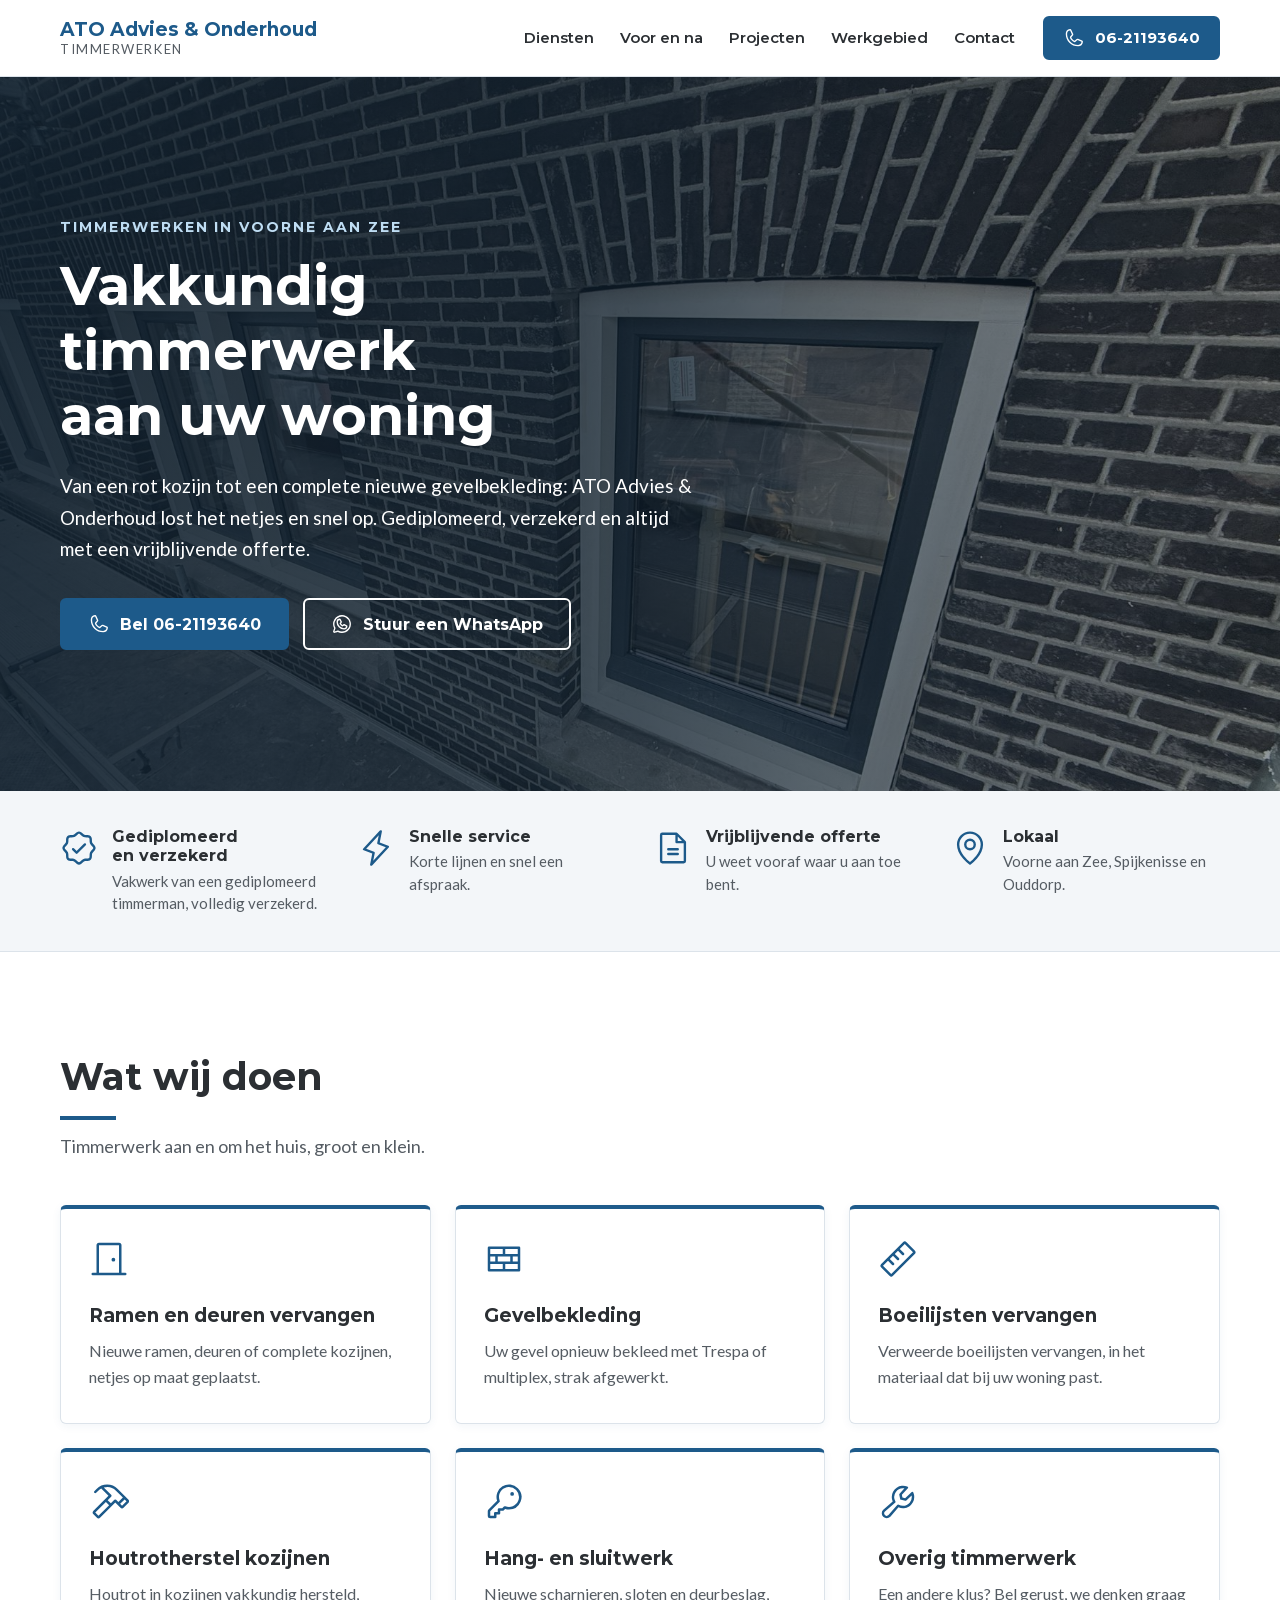
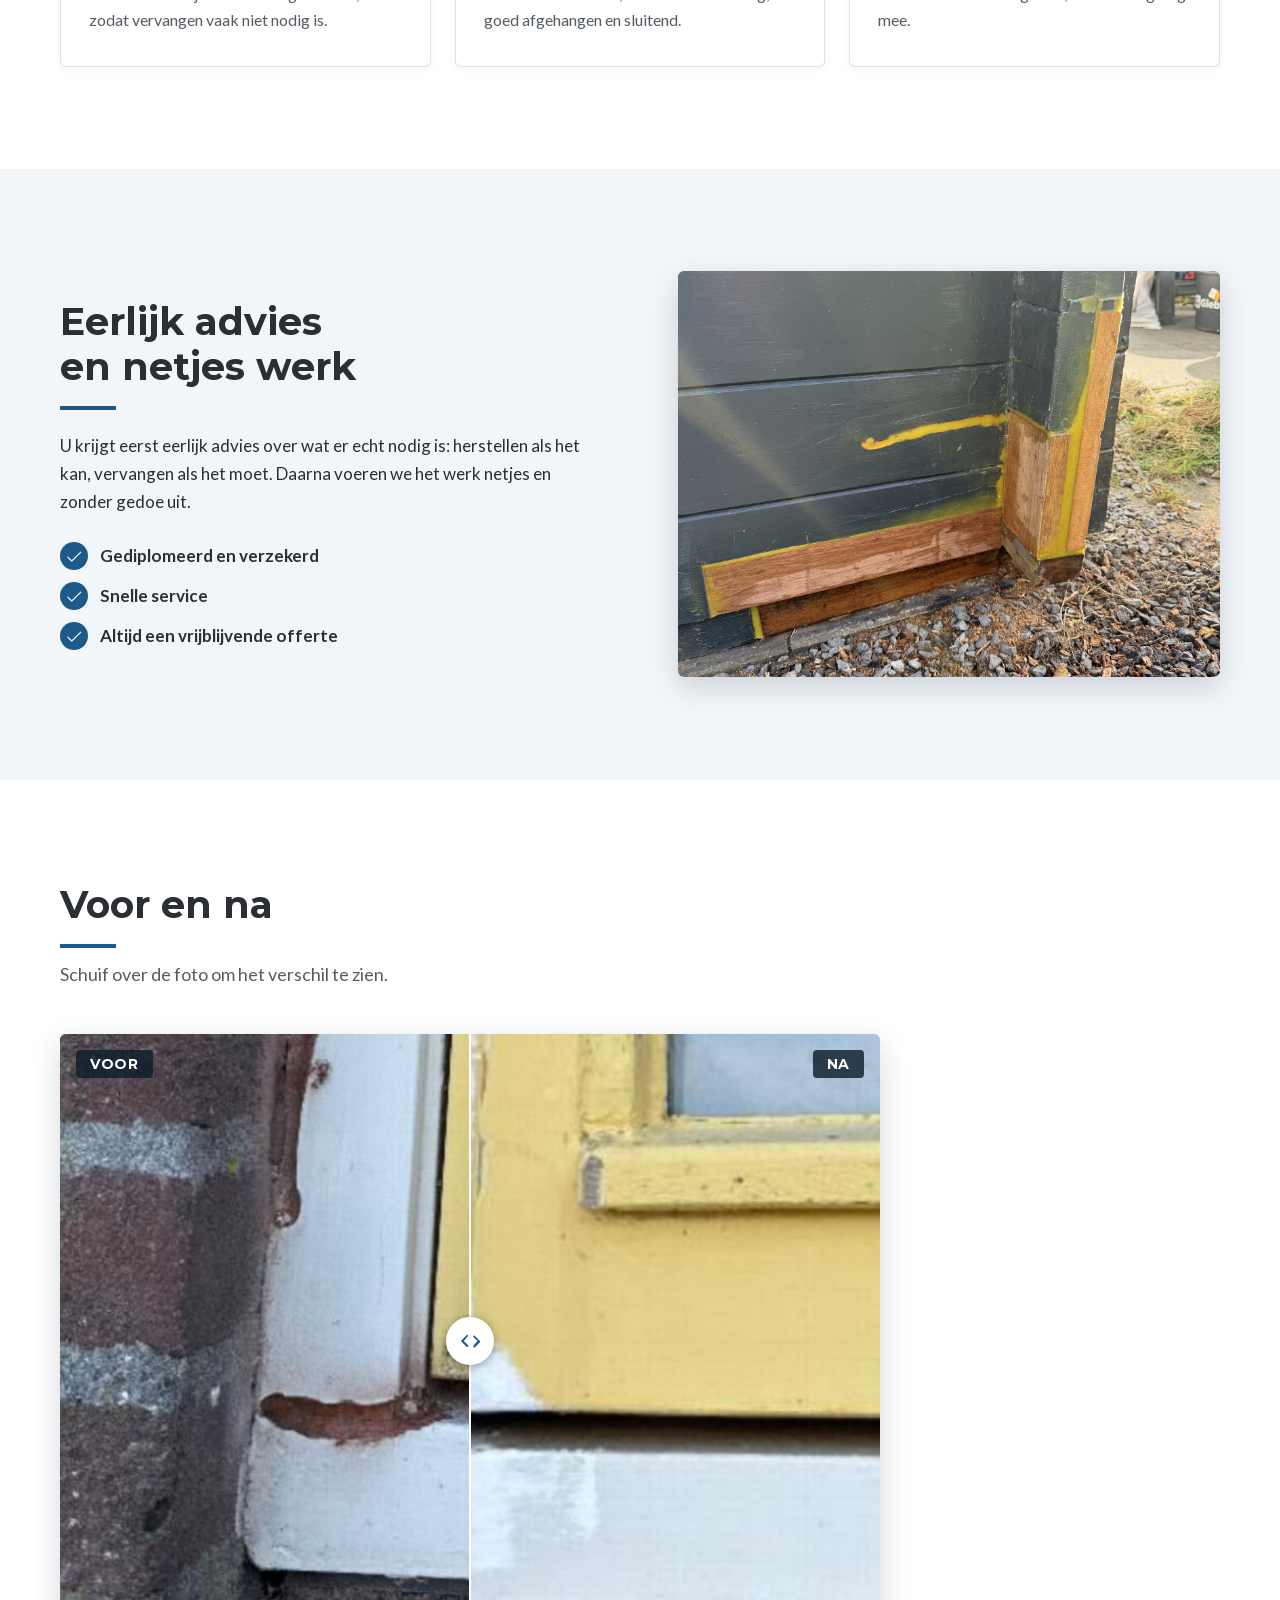
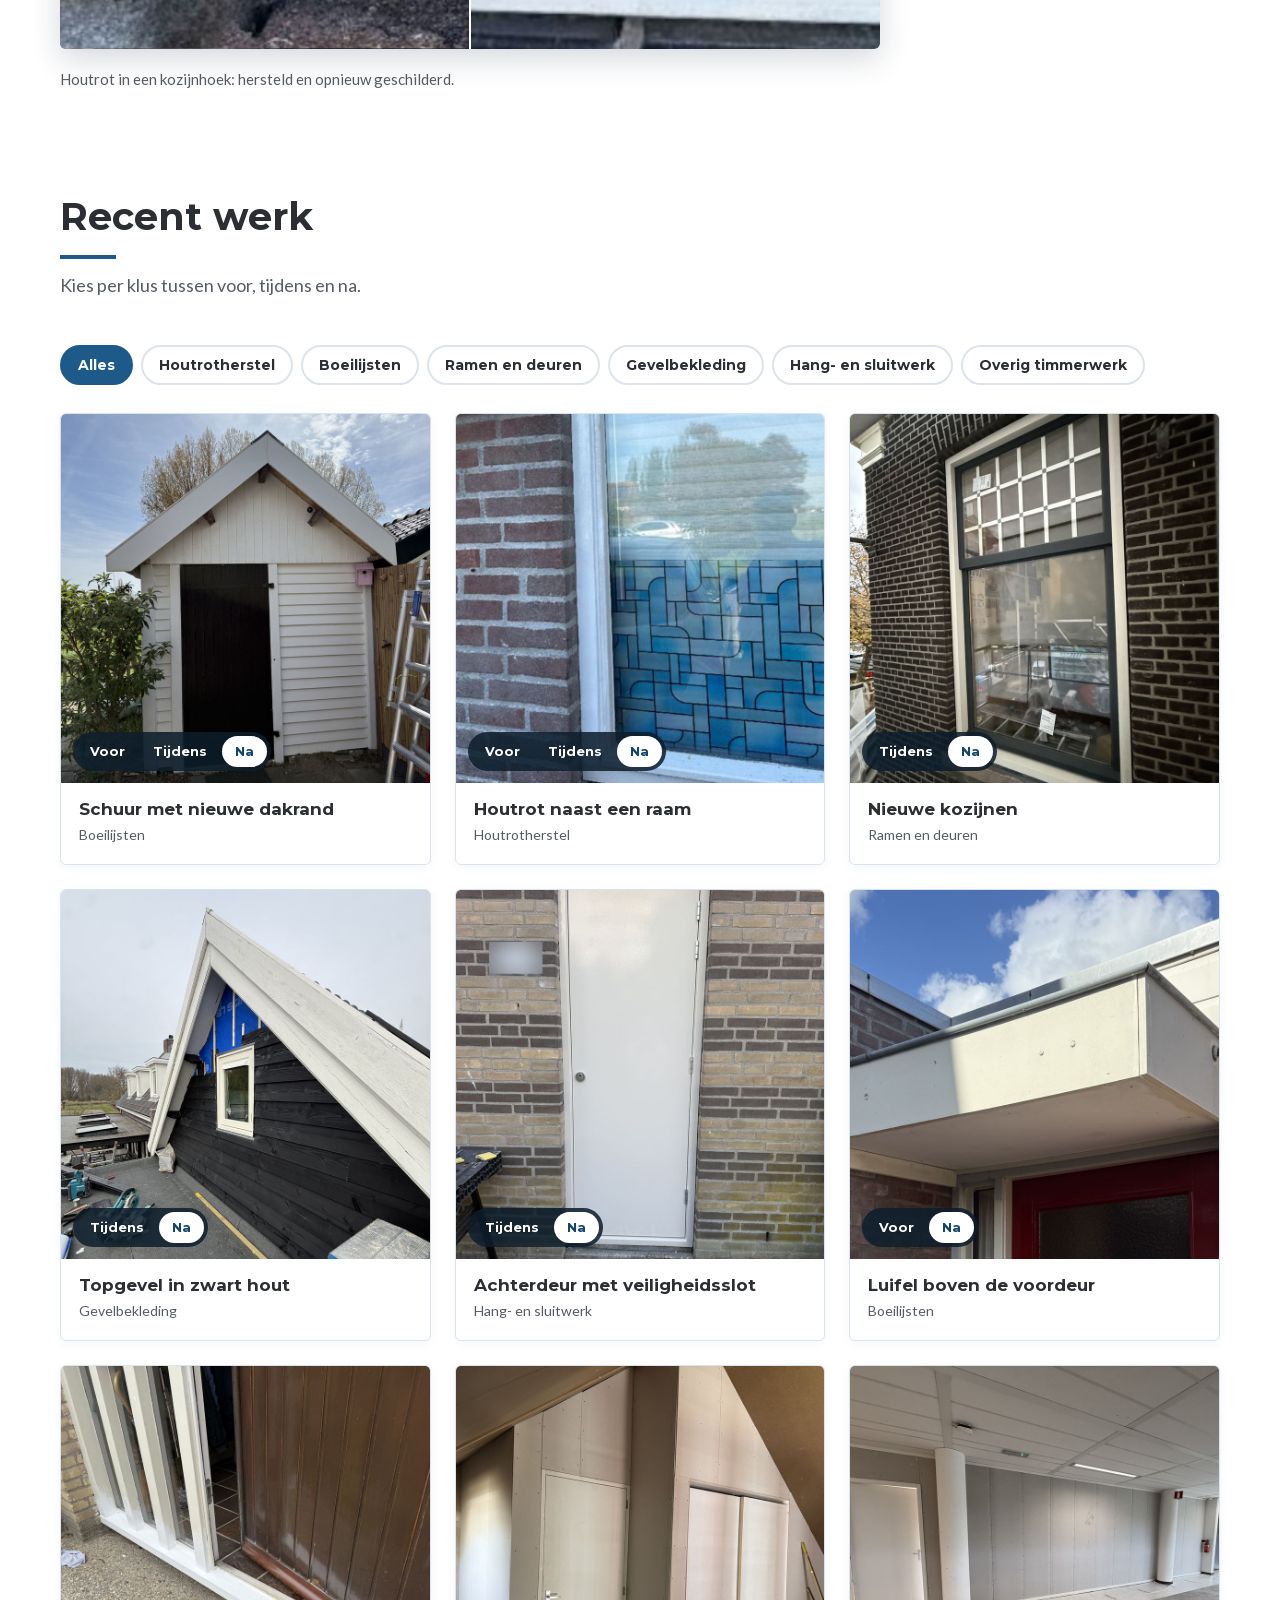
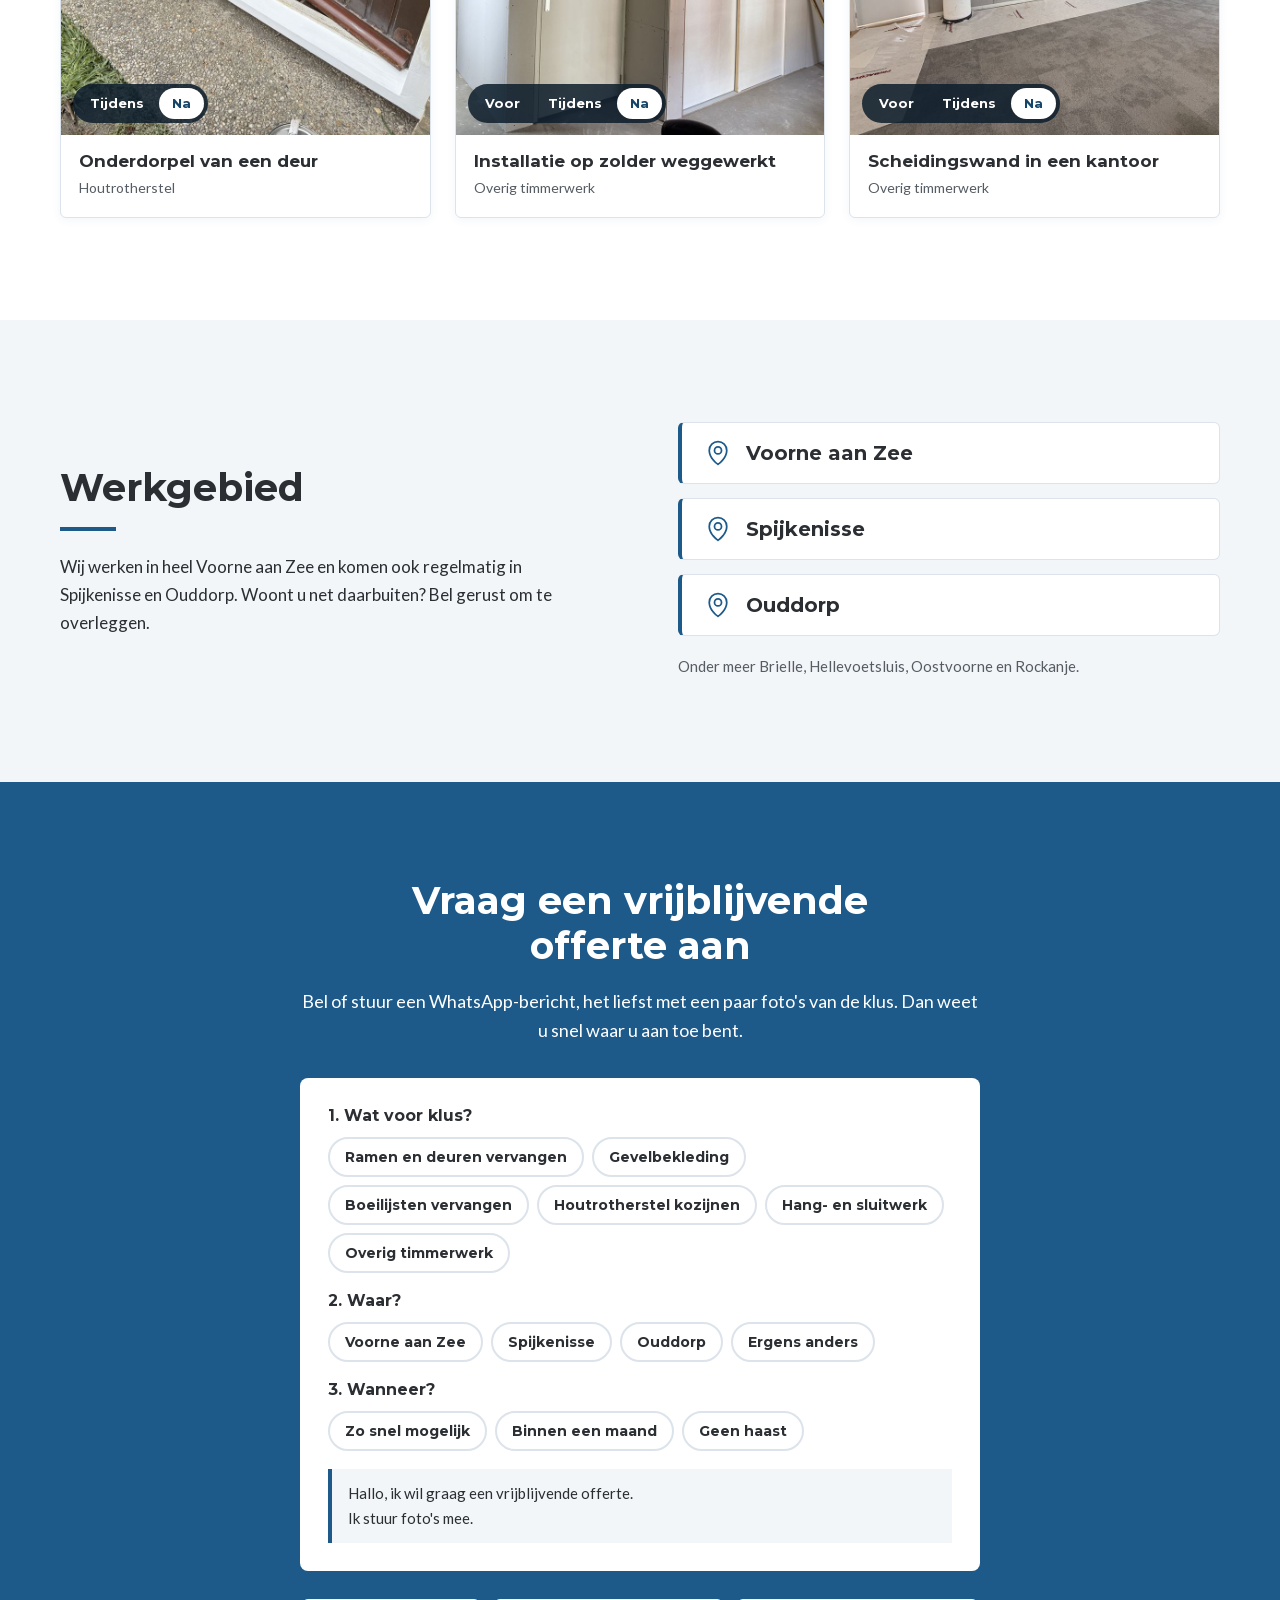
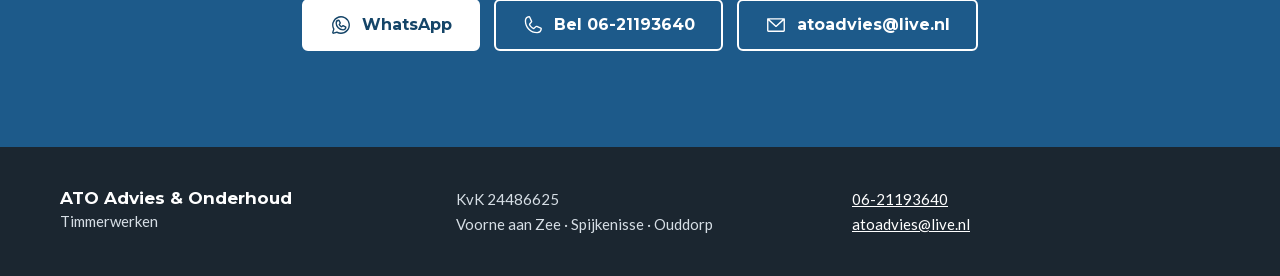
==== commit 0b5f93dc: "Echte foto's en projectenoverzicht in klassiek, kust en werkplaats" ====
--- a/claude/klassiek/index.html
+++ b/claude/klassiek/index.html
@@ -20,6 +20,7 @@
     <nav class="nav" aria-label="Hoofdmenu">
       <a href="#diensten" data-i18n="nav.services">Diensten</a>
       <a href="#voor-na" data-i18n="nav.beforeafter">Voor en na</a>
+      <a href="#projecten" data-i18n="nav.projects">Projecten</a>
       <a href="#werkgebied" data-i18n="nav.area">Werkgebied</a>
       <a href="#contact" data-i18n="nav.contact">Contact</a>
     </nav>
@@ -29,7 +30,7 @@
 
 <main>
 <section class="hero">
-  <img class="hero-img" src="fotos/tijdelijk/hero.jpg" alt="Nederlandse woning met baksteen en witte ramen" width="1800" height="1200">
+  <img class="hero-img" src="fotos/rij-kozijnen.jpg" alt="Nieuwe kozijnen in een gevel van donkere baksteen" width="1800" height="1200">
   <div class="wrap hero-in">
     <p class="kicker" data-i18n="hero.kicker">Timmerwerken in Voorne aan Zee</p>
     <h1 data-i18n="hero.title">Vakkundig timmerwerk aan uw woning</h1>
@@ -78,7 +79,7 @@
         <li><svg aria-hidden="true" xmlns="http://www.w3.org/2000/svg" viewBox="0 0 256 256" fill="currentColor"><path d="M229.66,77.66l-128,128a8,8,0,0,1-11.32,0l-56-56a8,8,0,0,1,11.32-11.32L96,188.69,218.34,66.34a8,8,0,0,1,11.32,11.32Z"/></svg><span data-i18n="why.p3">Altijd een vrijblijvende offerte</span></li>
       </ul>
     </div>
-    <img class="photo" src="fotos/tijdelijk/timmerman.jpg" alt="Handen van een timmerman die een lijn aftekent op een plank" width="1800" height="1200" loading="lazy">
+    <img class="photo" src="fotos/herstel-hoek.jpg" alt="Nieuw hout ingezet in de hoek van een houten gevel" width="1600" height="1200" loading="lazy">
   </div>
 </section>
 
@@ -89,17 +90,39 @@
       <p class="sub" data-i18n="beforeafter.lead">Schuif over de foto om het verschil te zien.</p>
     </div>
     <figure class="ba" style="--pos:50%">
-      <img class="ba-after" src="fotos/tijdelijk/voorna.jpg" alt="Kozijn na het werk" width="1800" height="1200" loading="lazy">
-      <img class="ba-before" src="fotos/tijdelijk/voorna.jpg" alt="" aria-hidden="true" width="1800" height="1200" loading="lazy">
+      <img class="ba-after" src="fotos/kozijnhoek-na-breed.jpg" alt="Kozijnhoek na het herstel, geschilderd" width="1200" height="900" loading="lazy">
+      <img class="ba-before" src="fotos/kozijnhoek-voor-breed.jpg" alt="" aria-hidden="true" width="1200" height="900" loading="lazy">
       <span class="ba-label ba-label-before" data-i18n="beforeafter.before">Voor</span>
       <span class="ba-label ba-label-after" data-i18n="beforeafter.after">Na</span>
       <span class="ba-knob" aria-hidden="true"><svg viewBox="0 0 256 256" fill="currentColor" aria-hidden="true"><path d="M104,40V216a8,8,0,0,1-16,0V40a8,8,0,0,1,16,0Zm64,0V216a8,8,0,0,1-16,0V40a8,8,0,0,1,16,0Z" opacity="0"/><path d="M96.8,181.6l-48-48a8,8,0,0,1,0-11.2l48-48a8,8,0,0,1,11.4,11.2L70.6,128l37.6,37.6a8,8,0,0,1-11.4,16Zm62.4,0a8,8,0,0,1,0-11.2L196.8,128l-37.6-37.6a8,8,0,0,1,11.4-11.2l48,48a8,8,0,0,1,0,11.2l-48,48A8,8,0,0,1,159.2,181.6Z"/></svg></span>
       <input class="ba-range" type="range" min="0" max="100" value="50" aria-label="Schuif tussen voor en na">
     </figure>
-    <p class="note" data-i18n="beforeafter.note">Voorbeeldfoto. Foto's van eigen werk volgen.</p>
-  </div>
-</section>
-
+    <p class="note" data-i18n="beforeafter.note">Houtrot in een kozijnhoek: hersteld en opnieuw geschilderd.</p>
+  </div>
+</section>
+
+<!-- projecten:start -->
+<section class="sec" id="projecten">
+  <div class="wrap">
+    <div class="head">
+      <h2 data-i18n="projects.title">Recent werk</h2>
+      <p class="sub" data-i18n="projects.lead">Kies per klus tussen voor, tijdens en na.</p>
+    </div>
+<div class="werk-filter" data-werk-filter role="group" aria-label="Filter op soort werk" hidden><button type="button" aria-pressed="true" data-dienst="" data-i18n="projects.all">Alles</button><button type="button" aria-pressed="false" data-dienst="houtrot" data-i18n="projects.d.houtrot">Houtrotherstel</button><button type="button" aria-pressed="false" data-dienst="boeilijsten" data-i18n="projects.d.boeilijsten">Boeilijsten</button><button type="button" aria-pressed="false" data-dienst="ramen" data-i18n="projects.d.ramen">Ramen en deuren</button><button type="button" aria-pressed="false" data-dienst="gevel" data-i18n="projects.d.gevel">Gevelbekleding</button><button type="button" aria-pressed="false" data-dienst="sluitwerk" data-i18n="projects.d.sluitwerk">Hang- en sluitwerk</button><button type="button" aria-pressed="false" data-dienst="overig" data-i18n="projects.d.overig">Overig timmerwerk</button></div>
+<ul class="werk-lijst">
+<li class="werk" data-dienst="boeilijsten"><div class="werk-beeld"><img src="fotos/projecten/schuur-na.jpg" alt="Schuur met nieuwe witte windveren" width="800" height="800" loading="lazy" data-werk-img><div class="werk-stappen" data-werk-stappen role="group" aria-label="Kies een foto van deze klus" hidden><button type="button" aria-pressed="false" data-src="fotos/projecten/schuur-voor.jpg" data-alt="Schuur met verweerde dakrand" data-i18n="projects.step.voor">Voor</button><button type="button" aria-pressed="false" data-src="fotos/projecten/schuur-tijdens.jpg" data-alt="Dakrand met nieuwe latten en folie" data-i18n="projects.step.tijdens">Tijdens</button><button type="button" aria-pressed="true" data-src="fotos/projecten/schuur-na.jpg" data-alt="Schuur met nieuwe witte windveren" data-i18n="projects.step.na">Na</button></div></div><div class="werk-tekst"><h3 data-i18n="projects.p.schuur">Schuur met nieuwe dakrand</h3><p data-i18n="projects.d.boeilijsten">Boeilijsten</p></div></li>
+<li class="werk" data-dienst="houtrot"><div class="werk-beeld"><img src="fotos/projecten/stijl-na.jpg" alt="Stijl hersteld en geschilderd" width="800" height="800" loading="lazy" data-werk-img><div class="werk-stappen" data-werk-stappen role="group" aria-label="Kies een foto van deze klus" hidden><button type="button" aria-pressed="false" data-src="fotos/projecten/stijl-voor.jpg" data-alt="Verrotte stijl naast een raam" data-i18n="projects.step.voor">Voor</button><button type="button" aria-pressed="false" data-src="fotos/projecten/stijl-tijdens.jpg" data-alt="Nieuw hout ingezet naast het raam" data-i18n="projects.step.tijdens">Tijdens</button><button type="button" aria-pressed="true" data-src="fotos/projecten/stijl-na.jpg" data-alt="Stijl hersteld en geschilderd" data-i18n="projects.step.na">Na</button></div></div><div class="werk-tekst"><h3 data-i18n="projects.p.stijl">Houtrot naast een raam</h3><p data-i18n="projects.d.houtrot">Houtrotherstel</p></div></li>
+<li class="werk" data-dienst="ramen"><div class="werk-beeld"><img src="fotos/projecten/kozijnen-na.jpg" alt="Nieuw kozijn met roedeverdeling in donkere baksteen" width="800" height="800" loading="lazy" data-werk-img><div class="werk-stappen" data-werk-stappen role="group" aria-label="Kies een foto van deze klus" hidden><button type="button" aria-pressed="false" data-src="fotos/projecten/kozijnen-tijdens.jpg" data-alt="Oud kozijn uit de gevel gehaald" data-i18n="projects.step.tijdens">Tijdens</button><button type="button" aria-pressed="true" data-src="fotos/projecten/kozijnen-na.jpg" data-alt="Nieuw kozijn met roedeverdeling in donkere baksteen" data-i18n="projects.step.na">Na</button></div></div><div class="werk-tekst"><h3 data-i18n="projects.p.kozijnen">Nieuwe kozijnen</h3><p data-i18n="projects.d.ramen">Ramen en deuren</p></div></li>
+<li class="werk" data-dienst="gevel"><div class="werk-beeld"><img src="fotos/projecten/topgevel-na.jpg" alt="Topgevel bekleed met zwart hout" width="800" height="800" loading="lazy" data-werk-img><div class="werk-stappen" data-werk-stappen role="group" aria-label="Kies een foto van deze klus" hidden><button type="button" aria-pressed="false" data-src="fotos/projecten/topgevel-tijdens.jpg" data-alt="Topgevel met folie en regelwerk" data-i18n="projects.step.tijdens">Tijdens</button><button type="button" aria-pressed="true" data-src="fotos/projecten/topgevel-na.jpg" data-alt="Topgevel bekleed met zwart hout" data-i18n="projects.step.na">Na</button></div></div><div class="werk-tekst"><h3 data-i18n="projects.p.topgevel">Topgevel in zwart hout</h3><p data-i18n="projects.d.gevel">Gevelbekleding</p></div></li>
+<li class="werk" data-dienst="sluitwerk"><div class="werk-beeld"><img src="fotos/projecten/achterdeur-na.jpg" alt="Achterdeur met veiligheidsslot" width="800" height="800" loading="lazy" data-werk-img><div class="werk-stappen" data-werk-stappen role="group" aria-label="Kies een foto van deze klus" hidden><button type="button" aria-pressed="false" data-src="fotos/projecten/achterdeur-tijdens.jpg" data-alt="Nieuwe achterdeur, nog zonder sluitwerk" data-i18n="projects.step.tijdens">Tijdens</button><button type="button" aria-pressed="true" data-src="fotos/projecten/achterdeur-na.jpg" data-alt="Achterdeur met veiligheidsslot" data-i18n="projects.step.na">Na</button></div></div><div class="werk-tekst"><h3 data-i18n="projects.p.achterdeur">Achterdeur met veiligheidsslot</h3><p data-i18n="projects.d.sluitwerk">Hang- en sluitwerk</p></div></li>
+<li class="werk" data-dienst="boeilijsten"><div class="werk-beeld"><img src="fotos/projecten/luifel-na.jpg" alt="Luifel met nieuwe witte bekleding" width="800" height="800" loading="lazy" data-werk-img><div class="werk-stappen" data-werk-stappen role="group" aria-label="Kies een foto van deze klus" hidden><button type="button" aria-pressed="false" data-src="fotos/projecten/luifel-voor.jpg" data-alt="Luifel met open onderkant" data-i18n="projects.step.voor">Voor</button><button type="button" aria-pressed="true" data-src="fotos/projecten/luifel-na.jpg" data-alt="Luifel met nieuwe witte bekleding" data-i18n="projects.step.na">Na</button></div></div><div class="werk-tekst"><h3 data-i18n="projects.p.luifel">Luifel boven de voordeur</h3><p data-i18n="projects.d.boeilijsten">Boeilijsten</p></div></li>
+<li class="werk" data-dienst="houtrot"><div class="werk-beeld"><img src="fotos/projecten/dorpel-na.jpg" alt="Onderdorpel hersteld en geschilderd" width="800" height="800" loading="lazy" data-werk-img><div class="werk-stappen" data-werk-stappen role="group" aria-label="Kies een foto van deze klus" hidden><button type="button" aria-pressed="false" data-src="fotos/projecten/dorpel-tijdens.jpg" data-alt="Onderdorpel van een deur tijdens het herstel" data-i18n="projects.step.tijdens">Tijdens</button><button type="button" aria-pressed="true" data-src="fotos/projecten/dorpel-na.jpg" data-alt="Onderdorpel hersteld en geschilderd" data-i18n="projects.step.na">Na</button></div></div><div class="werk-tekst"><h3 data-i18n="projects.p.dorpel">Onderdorpel van een deur</h3><p data-i18n="projects.d.houtrot">Houtrotherstel</p></div></li>
+<li class="werk" data-dienst="overig"><div class="werk-beeld"><img src="fotos/projecten/zolder-na.jpg" alt="Afgewerkte wand met deuren" width="800" height="800" loading="lazy" data-werk-img><div class="werk-stappen" data-werk-stappen role="group" aria-label="Kies een foto van deze klus" hidden><button type="button" aria-pressed="false" data-src="fotos/projecten/zolder-voor.jpg" data-alt="Zolder met open installatie" data-i18n="projects.step.voor">Voor</button><button type="button" aria-pressed="false" data-src="fotos/projecten/zolder-tijdens.jpg" data-alt="Houten wand rond de installatie" data-i18n="projects.step.tijdens">Tijdens</button><button type="button" aria-pressed="true" data-src="fotos/projecten/zolder-na.jpg" data-alt="Afgewerkte wand met deuren" data-i18n="projects.step.na">Na</button></div></div><div class="werk-tekst"><h3 data-i18n="projects.p.zolder">Installatie op zolder weggewerkt</h3><p data-i18n="projects.d.overig">Overig timmerwerk</p></div></li>
+<li class="werk" data-dienst="overig"><div class="werk-beeld"><img src="fotos/projecten/kantoor-na.jpg" alt="Afgewerkte wand met deur" width="800" height="800" loading="lazy" data-werk-img><div class="werk-stappen" data-werk-stappen role="group" aria-label="Kies een foto van deze klus" hidden><button type="button" aria-pressed="false" data-src="fotos/projecten/kantoor-voor.jpg" data-alt="Open kantoorruimte" data-i18n="projects.step.voor">Voor</button><button type="button" aria-pressed="false" data-src="fotos/projecten/kantoor-tijdens.jpg" data-alt="Metalen frame van de wand" data-i18n="projects.step.tijdens">Tijdens</button><button type="button" aria-pressed="true" data-src="fotos/projecten/kantoor-na.jpg" data-alt="Afgewerkte wand met deur" data-i18n="projects.step.na">Na</button></div></div><div class="werk-tekst"><h3 data-i18n="projects.p.kantoor">Scheidingswand in een kantoor</h3><p data-i18n="projects.d.overig">Overig timmerwerk</p></div></li>
+</ul>
+  </div>
+</section>
+<!-- projecten:end -->
 <section class="sec sec-alt" id="werkgebied">
   <div class="wrap area">
     <div>
@@ -175,6 +198,32 @@
     hulp.addEventListener("change", werkBij);
     werkBij();
   });
+
+  // Projecten: per klus wisselen tussen voor, tijdens en na, en filteren op soort werk.
+  // Zonder script blijven de knoppen verborgen en staat bij elke klus de na-foto.
+  document.querySelectorAll("[data-werk-stappen]").forEach((stappen) => {
+    const foto = stappen.parentElement.querySelector("[data-werk-img]");
+    stappen.hidden = false;
+    stappen.addEventListener("click", (e) => {
+      const knop = e.target.closest("button");
+      if (!knop || knop.getAttribute("aria-pressed") === "true") return;
+      stappen.querySelectorAll("button").forEach((b) => b.setAttribute("aria-pressed", b === knop));
+      foto.classList.add("is-wissel");
+      foto.onload = foto.onerror = () => foto.classList.remove("is-wissel");
+      foto.src = knop.dataset.src;
+      foto.alt = knop.dataset.alt;
+    });
+  });
+  document.querySelectorAll("[data-werk-filter]").forEach((filter) => {
+    const klussen = filter.parentElement.querySelectorAll(".werk");
+    filter.hidden = false;
+    filter.addEventListener("click", (e) => {
+      const knop = e.target.closest("button");
+      if (!knop) return;
+      filter.querySelectorAll("button").forEach((b) => b.setAttribute("aria-pressed", b === knop));
+      klussen.forEach((k) => { k.hidden = !!knop.dataset.dienst && k.dataset.dienst !== knop.dataset.dienst; });
+    });
+  });
 </script>
 </body>
 </html>
--- a/claude/klassiek/style.css
+++ b/claude/klassiek/style.css
@@ -91,9 +91,9 @@
 .checks svg { width: 28px; height: 28px; padding: 5px; border-radius: 50%; background: var(--blue); color: #fff; }
 
 /* Voor/na */
-.ba { position: relative; overflow: hidden; margin: 0; border-radius: 6px; aspect-ratio: 16 / 9; background: #ddd; box-shadow: 0 10px 30px rgba(20,40,60,.18); }
+.ba { position: relative; overflow: hidden; margin: 0; max-width: 820px; border-radius: 6px; aspect-ratio: 4 / 3; background: #ddd; box-shadow: 0 10px 30px rgba(20,40,60,.18); }
 .ba img { display: block; width: 100%; height: 100%; object-fit: cover; }
-.ba-before { position: absolute; inset: 0; clip-path: inset(0 calc(100% - var(--pos)) 0 0); filter: grayscale(.6) sepia(.35) contrast(.85) brightness(.9); }
+.ba-before { position: absolute; inset: 0; clip-path: inset(0 calc(100% - var(--pos)) 0 0); }
 .ba::after { content: ""; position: absolute; top: 0; bottom: 0; left: var(--pos); width: 2px; margin-left: -1px; background: #fff; pointer-events: none; }
 .ba-knob { position: absolute; top: 50%; left: var(--pos); width: 48px; height: 48px; margin: -24px 0 0 -24px; border-radius: 50%; background: #fff; color: var(--blue); display: grid; place-items: center; box-shadow: 0 2px 10px rgba(0,0,0,.35); pointer-events: none; z-index: 2; }
 .ba-knob svg { width: 28px; height: 28px; }
@@ -162,3 +162,23 @@
 .offerte-optie input:checked + span { background: var(--blue); border-color: var(--blue); color: #fff; }
 .offerte-optie input:focus-visible + span { outline: 3px solid var(--blue-dark); outline-offset: 2px; }
 .offerte-bericht { margin: 0; padding: 12px 16px; background: var(--soft); border-left: 4px solid var(--blue); white-space: pre-line; font-size: 15px; }
+
+/* ---------- Projecten: per klus wisselen tussen voor, tijdens en na ---------- */
+#projecten { padding-top: 0; }
+.werk-filter { display: flex; flex-wrap: wrap; gap: 8px; margin-bottom: 28px; }
+.werk-filter button { padding: 9px 16px; border: 2px solid var(--line); border-radius: 999px; background: #fff; color: var(--ink); font: 700 14px/1.3 var(--head); cursor: pointer; }
+.werk-filter button[aria-pressed="true"] { background: var(--blue); border-color: var(--blue); color: #fff; }
+.werk-lijst { list-style: none; margin: 0; padding: 0; display: grid; grid-template-columns: repeat(3, 1fr); gap: 24px; }
+.werk { background: #fff; border: 1px solid var(--line); border-radius: 6px; overflow: hidden; box-shadow: 0 2px 10px rgba(29,90,138,.06); min-width: 0; }
+.werk[hidden] { display: none; }
+.werk-beeld { position: relative; }
+.werk-beeld img { display: block; width: 100%; height: auto; aspect-ratio: 1; object-fit: cover; background: var(--soft); transition: opacity .2s; }
+.werk-beeld img.is-wissel { opacity: .45; }
+.werk-stappen { position: absolute; left: 12px; bottom: 12px; display: flex; gap: 2px; padding: 4px; border-radius: 999px; background: rgba(14,30,44,.85); }
+.werk-stappen button { border: 0; border-radius: 999px; background: transparent; color: #fff; font: 700 13px/1 var(--head); padding: 9px 13px; cursor: pointer; }
+.werk-stappen button[aria-pressed="true"] { background: #fff; color: var(--blue-dark); }
+.werk-tekst { padding: 16px 18px 18px; }
+.werk-tekst h3 { font-size: 17px; margin-bottom: 4px; hyphens: manual; }
+.werk-tekst p { color: var(--muted); font-size: 14px; }
+@media (max-width: 960px) { .werk-lijst { grid-template-columns: repeat(2, 1fr); } }
+@media (max-width: 560px) { .werk-lijst { grid-template-columns: 1fr; } }
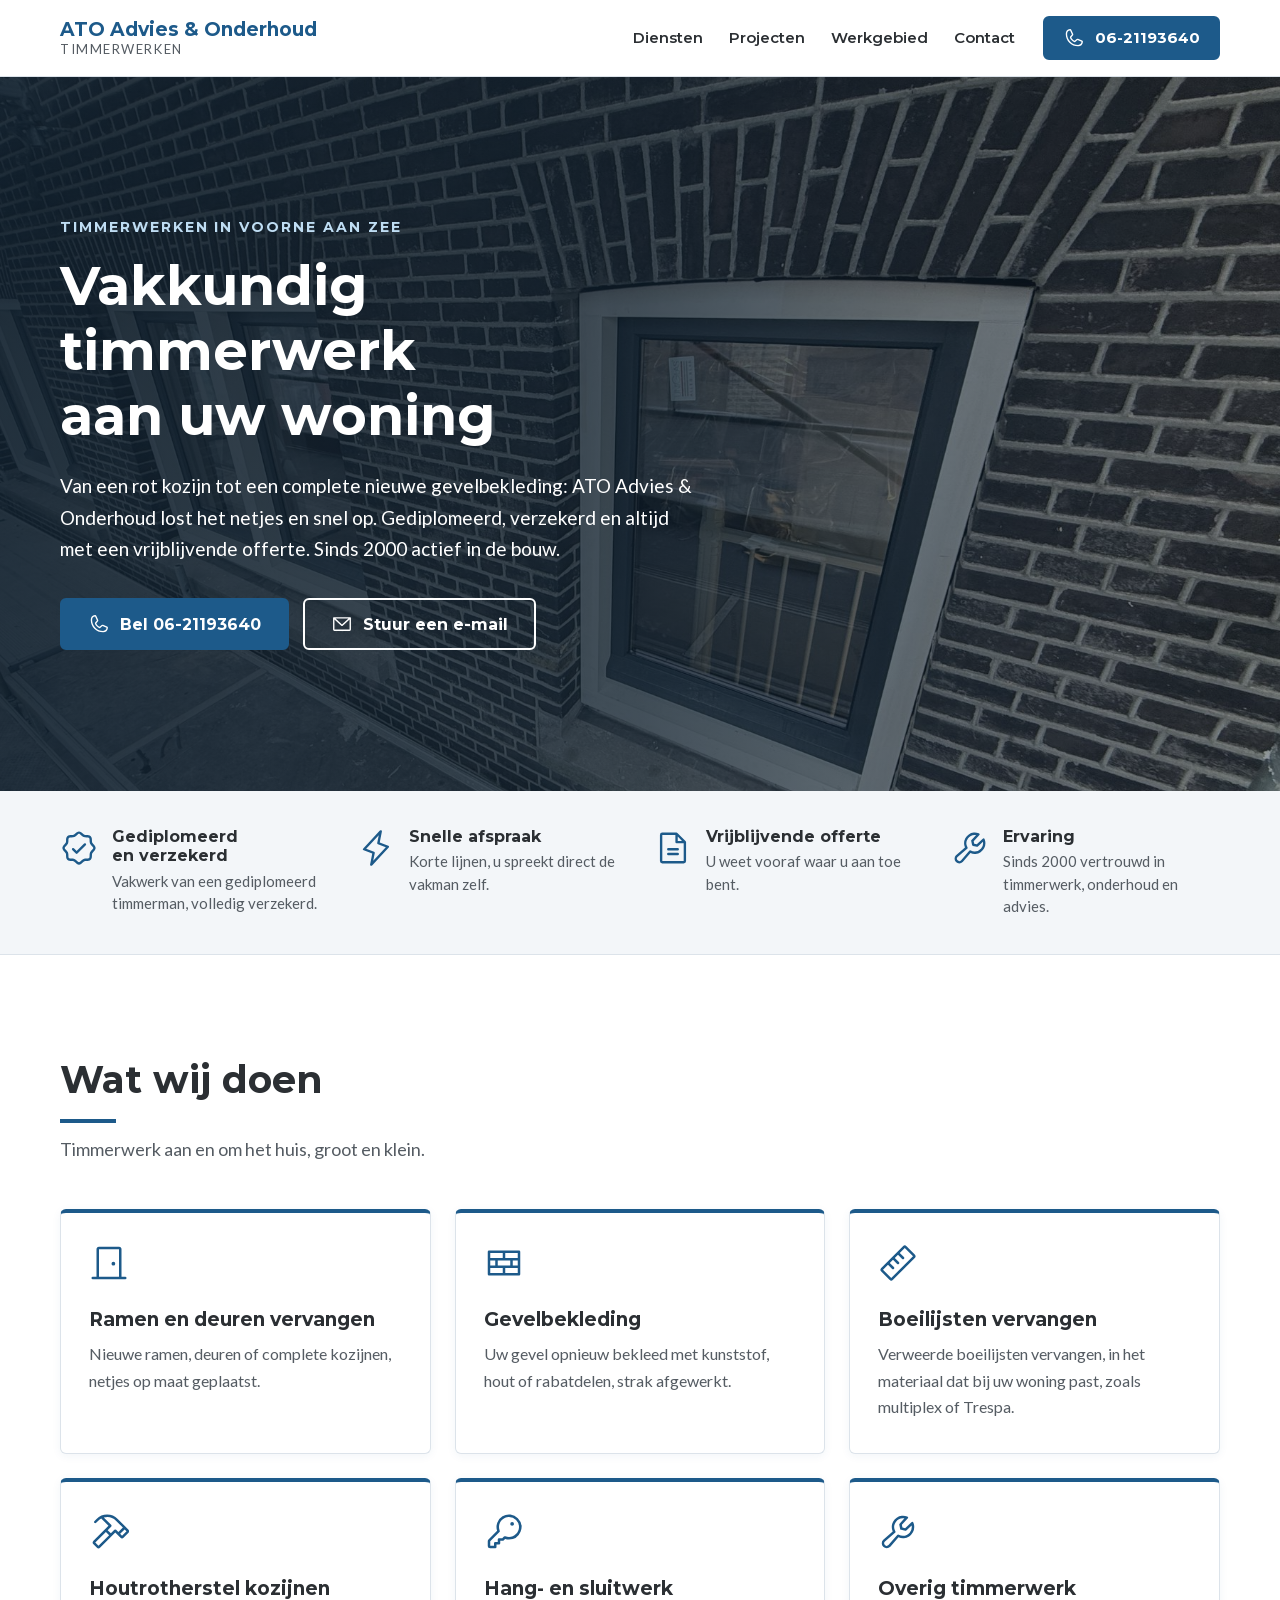
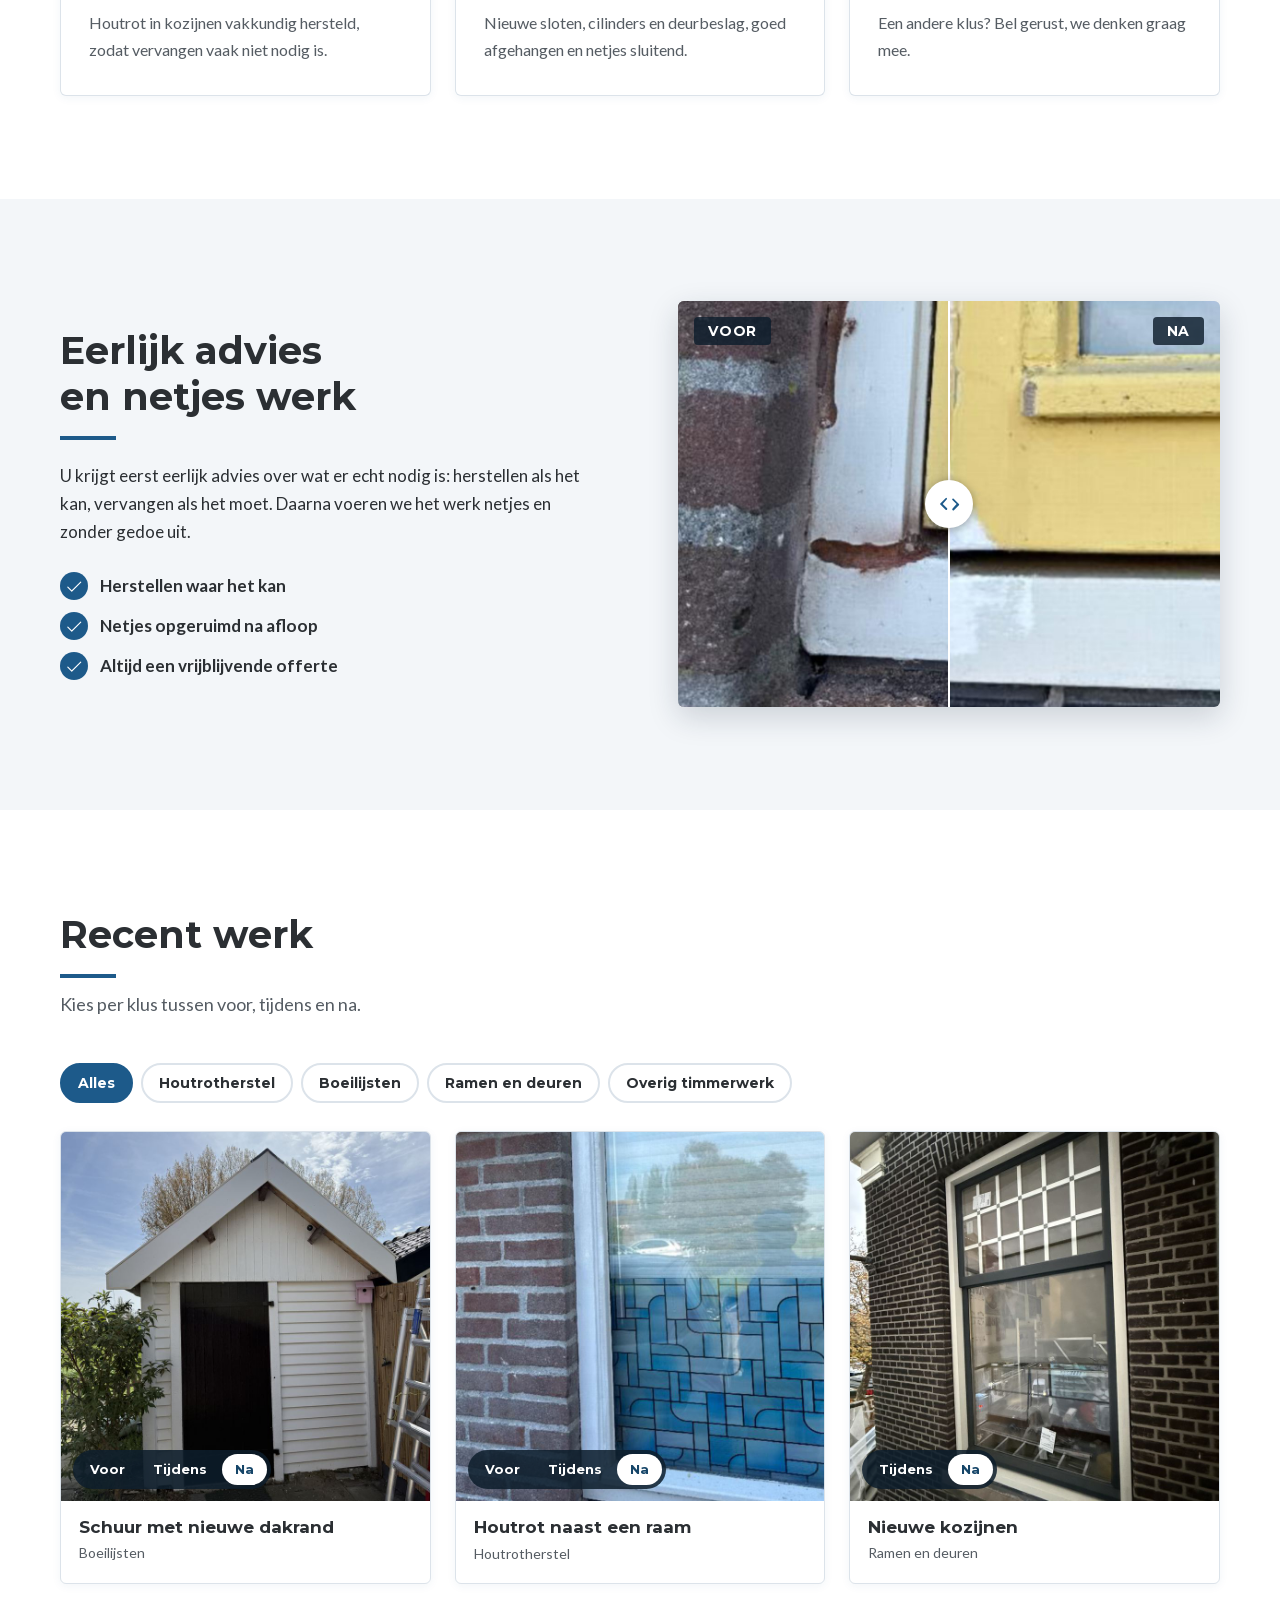
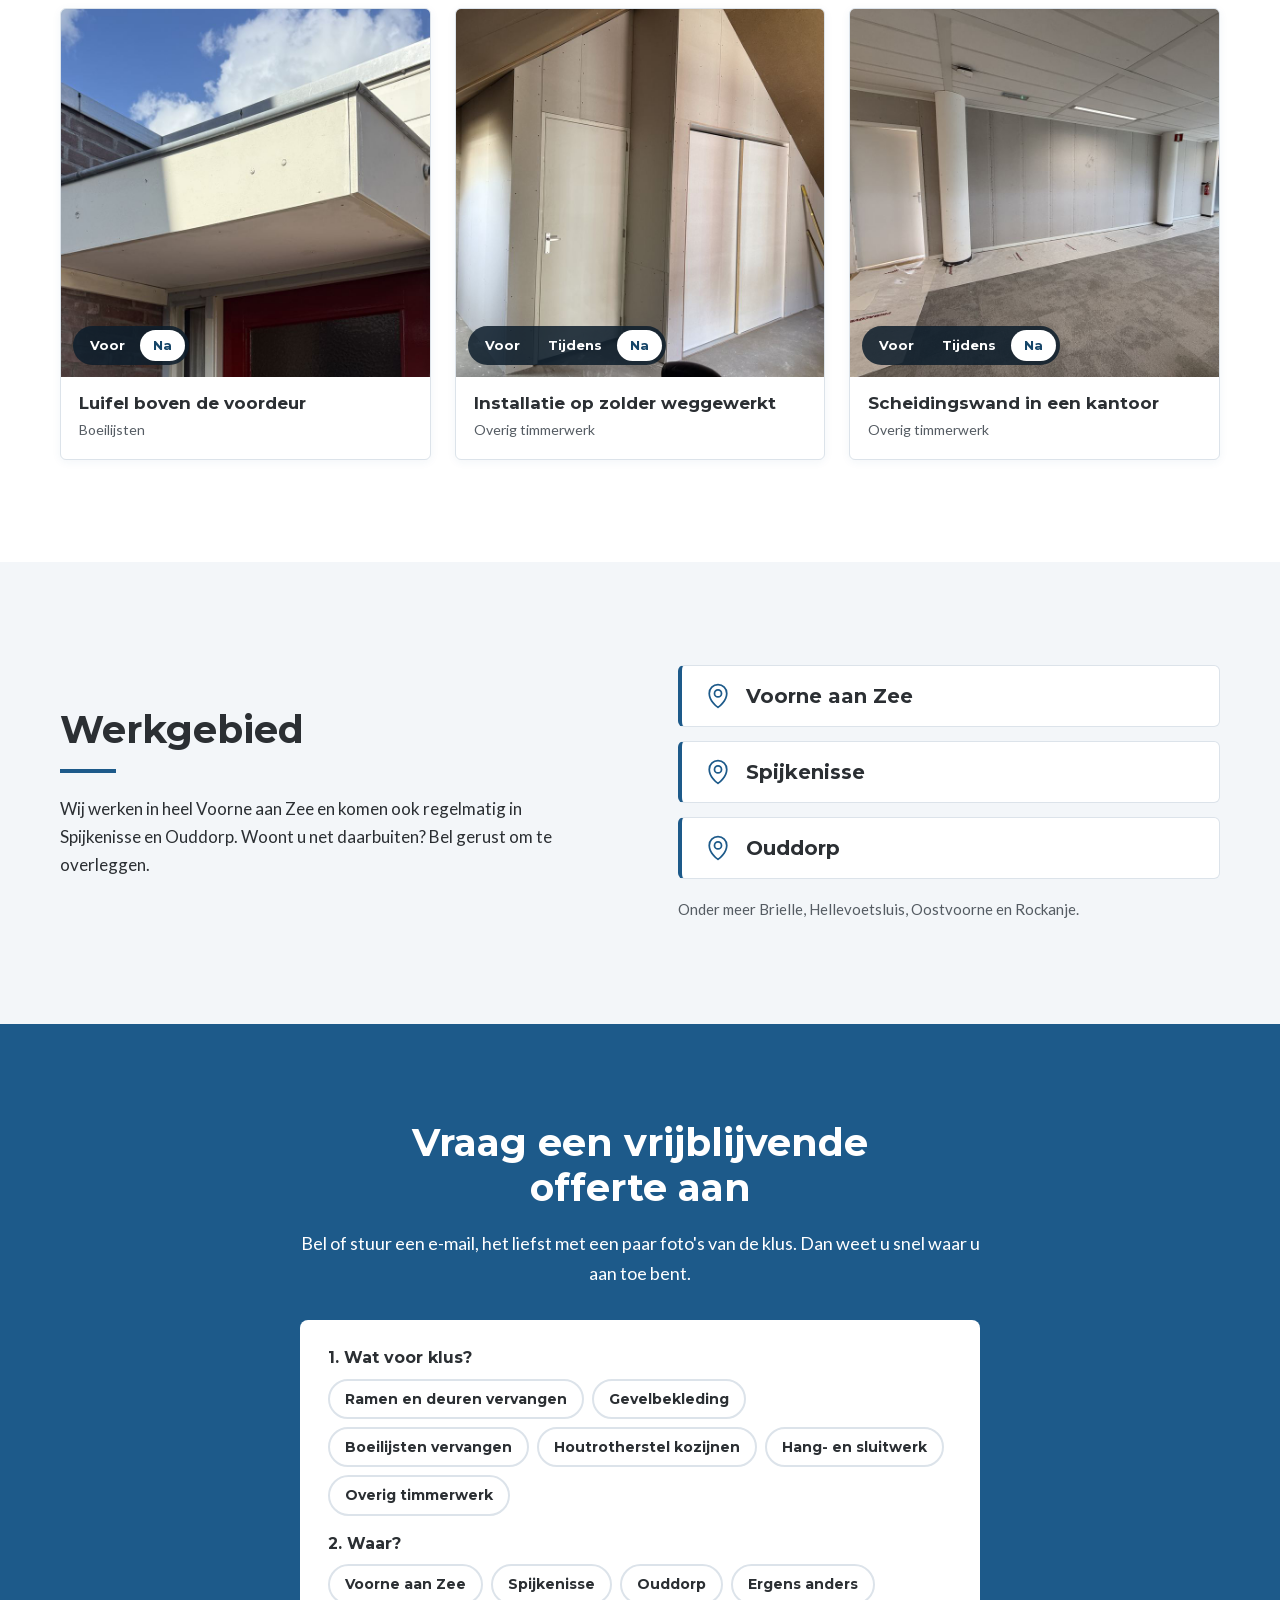
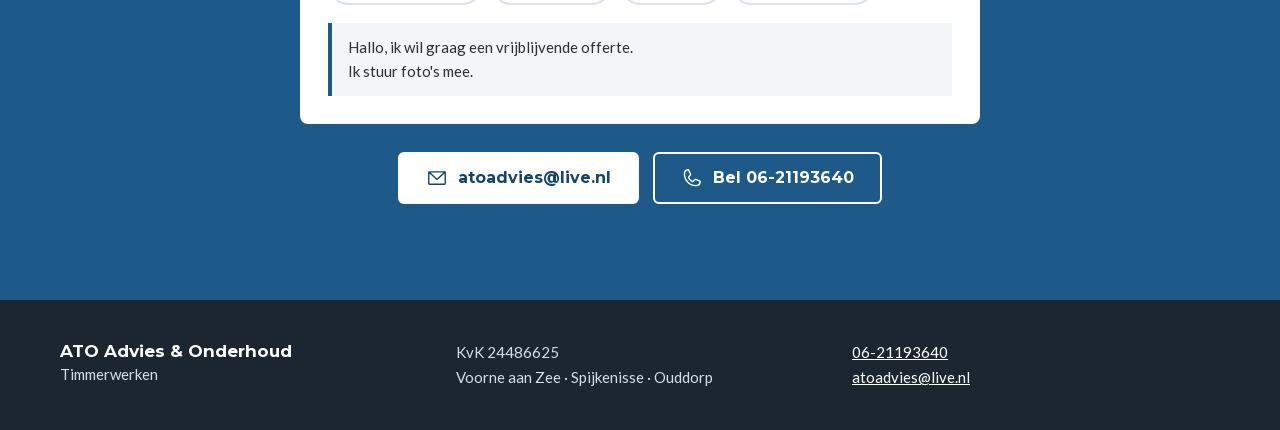
==== commit 5d7455f8: "Klantopmerkingen bij Klassiek verwerkt" ====
--- a/claude/klassiek/index.html
+++ b/claude/klassiek/index.html
@@ -7,6 +7,7 @@
 <meta name="description" data-i18n-content="meta.desc" content="Timmerbedrijf voor kozijnen, ramen en deuren, gevelbekleding, boeilijsten en houtrotherstel in Voorne aan Zee, Spijkenisse en Ouddorp. Vrijblijvende offerte.">
 <meta name="theme-color" content="#1D5A8A">
 <link rel="stylesheet" href="style.css">
+  <script src="https://reviewlayer.reviewlayer.workers.dev/review.js" defer></script>
 </head>
 <body>
 <a class="skip" href="#diensten">Naar de inhoud</a>
@@ -19,7 +20,6 @@
     </a>
     <nav class="nav" aria-label="Hoofdmenu">
       <a href="#diensten" data-i18n="nav.services">Diensten</a>
-      <a href="#voor-na" data-i18n="nav.beforeafter">Voor en na</a>
       <a href="#projecten" data-i18n="nav.projects">Projecten</a>
       <a href="#werkgebied" data-i18n="nav.area">Werkgebied</a>
       <a href="#contact" data-i18n="nav.contact">Contact</a>
@@ -34,10 +34,10 @@
   <div class="wrap hero-in">
     <p class="kicker" data-i18n="hero.kicker">Timmerwerken in Voorne aan Zee</p>
     <h1 data-i18n="hero.title">Vakkundig timmerwerk aan uw woning</h1>
-    <p class="lead" data-i18n="hero.lead">Van een rot kozijn tot een complete nieuwe gevelbekleding: ATO Advies &amp; Onderhoud lost het netjes en snel op. Gediplomeerd, verzekerd en altijd met een vrijblijvende offerte.</p>
+    <p class="lead" data-i18n="hero.lead">Van een rot kozijn tot een complete nieuwe gevelbekleding: ATO Advies &amp; Onderhoud lost het netjes en snel op. Gediplomeerd, verzekerd en altijd met een vrijblijvende offerte. Sinds 2000 actief in de bouw.</p>
     <div class="btns">
       <a class="btn" href="tel:+31621193640"><svg aria-hidden="true" xmlns="http://www.w3.org/2000/svg" viewBox="0 0 256 256" fill="currentColor"><path d="M222.37,158.46l-47.11-21.11-.13-.06a16,16,0,0,0-15.17,1.4,8.12,8.12,0,0,0-.75.56L134.87,160c-15.42-7.49-31.34-23.29-38.83-38.51l20.78-24.71c.2-.25.39-.5.57-.77a16,16,0,0,0,1.32-15.06l0-.12L97.54,33.64a16,16,0,0,0-16.62-9.52A56.26,56.26,0,0,0,32,80c0,79.4,64.6,144,144,144a56.26,56.26,0,0,0,55.88-48.92A16,16,0,0,0,222.37,158.46ZM176,208A128.14,128.14,0,0,1,48,80,40.2,40.2,0,0,1,82.87,40a.61.61,0,0,0,0,.12l21,47L83.2,111.86a6.13,6.13,0,0,0-.57.77,16,16,0,0,0-1,15.7c9.06,18.53,27.73,37.06,46.46,46.11a16,16,0,0,0,15.75-1.14,8.44,8.44,0,0,0,.74-.56L168.89,152l47,21.05h0s.08,0,.11,0A40.21,40.21,0,0,1,176,208Z"/></svg><span data-i18n="hero.call">Bel 06-21193640</span></a>
-      <a class="btn btn-ghost" href="https://wa.me/31621193640"><svg aria-hidden="true" xmlns="http://www.w3.org/2000/svg" viewBox="0 0 256 256" fill="currentColor"><path d="M187.58,144.84l-32-16a8,8,0,0,0-8,.5l-14.69,9.8a40.55,40.55,0,0,1-16-16l9.8-14.69a8,8,0,0,0,.5-8l-16-32A8,8,0,0,0,104,64a40,40,0,0,0-40,40,88.1,88.1,0,0,0,88,88,40,40,0,0,0,40-40A8,8,0,0,0,187.58,144.84ZM152,176a72.08,72.08,0,0,1-72-72A24,24,0,0,1,99.29,80.46l11.48,23L101,118a8,8,0,0,0-.73,7.51,56.47,56.47,0,0,0,30.15,30.15A8,8,0,0,0,138,155l14.61-9.74,23,11.48A24,24,0,0,1,152,176ZM128,24A104,104,0,0,0,36.18,176.88L24.83,210.93a16,16,0,0,0,20.24,20.24l34.05-11.35A104,104,0,1,0,128,24Zm0,192a87.87,87.87,0,0,1-44.06-11.81,8,8,0,0,0-6.54-.67L40,216,52.47,178.6a8,8,0,0,0-.66-6.54A88,88,0,1,1,128,216Z"/></svg><span data-i18n="hero.whatsapp">Stuur een WhatsApp</span></a>
+      <a class="btn btn-ghost" href="mailto:atoadvies@live.nl"><svg aria-hidden="true" xmlns="http://www.w3.org/2000/svg" viewBox="0 0 256 256" fill="currentColor"><path d="M224,48H32a8,8,0,0,0-8,8V192a16,16,0,0,0,16,16H216a16,16,0,0,0,16-16V56A8,8,0,0,0,224,48ZM203.43,64,128,133.15,52.57,64ZM216,192H40V74.19l82.59,75.71a8,8,0,0,0,10.82,0L216,74.19V192Z"/></svg><span data-i18n="hero.mail">Stuur een e-mail</span></a>
     </div>
   </div>
 </section>
@@ -45,9 +45,9 @@
 <section class="trust" aria-label="Waarom ATO">
   <ul class="wrap trust-in">
     <li><svg aria-hidden="true" xmlns="http://www.w3.org/2000/svg" viewBox="0 0 256 256" fill="currentColor"><path d="M225.86,102.82c-3.77-3.94-7.67-8-9.14-11.57-1.36-3.27-1.44-8.69-1.52-13.94-.15-9.76-.31-20.82-8-28.51s-18.75-7.85-28.51-8c-5.25-.08-10.67-.16-13.94-1.52-3.56-1.47-7.63-5.37-11.57-9.14C146.28,23.51,138.44,16,128,16s-18.27,7.51-25.18,14.14c-3.94,3.77-8,7.67-11.57,9.14C88,40.64,82.56,40.72,77.31,40.8c-9.76.15-20.82.31-28.51,8S41,67.55,40.8,77.31c-.08,5.25-.16,10.67-1.52,13.94-1.47,3.56-5.37,7.63-9.14,11.57C23.51,109.72,16,117.56,16,128s7.51,18.27,14.14,25.18c3.77,3.94,7.67,8,9.14,11.57,1.36,3.27,1.44,8.69,1.52,13.94.15,9.76.31,20.82,8,28.51s18.75,7.85,28.51,8c5.25.08,10.67.16,13.94,1.52,3.56,1.47,7.63,5.37,11.57,9.14C109.72,232.49,117.56,240,128,240s18.27-7.51,25.18-14.14c3.94-3.77,8-7.67,11.57-9.14,3.27-1.36,8.69-1.44,13.94-1.52,9.76-.15,20.82-.31,28.51-8s7.85-18.75,8-28.51c.08-5.25.16-10.67,1.52-13.94,1.47-3.56,5.37-7.63,9.14-11.57C232.49,146.28,240,138.44,240,128S232.49,109.73,225.86,102.82Zm-11.55,39.29c-4.79,5-9.75,10.17-12.38,16.52-2.52,6.1-2.63,13.07-2.73,19.82-.1,7-.21,14.33-3.32,17.43s-10.39,3.22-17.43,3.32c-6.75.1-13.72.21-19.82,2.73-6.35,2.63-11.52,7.59-16.52,12.38S132,224,128,224s-9.15-4.92-14.11-9.69-10.17-9.75-16.52-12.38c-6.1-2.52-13.07-2.63-19.82-2.73-7-.1-14.33-.21-17.43-3.32s-3.22-10.39-3.32-17.43c-.1-6.75-.21-13.72-2.73-19.82-2.63-6.35-7.59-11.52-12.38-16.52S32,132,32,128s4.92-9.15,9.69-14.11,9.75-10.17,12.38-16.52c2.52-6.1,2.63-13.07,2.73-19.82.1-7,.21-14.33,3.32-17.43S70.51,56.9,77.55,56.8c6.75-.1,13.72-.21,19.82-2.73,6.35-2.63,11.52-7.59,16.52-12.38S124,32,128,32s9.15,4.92,14.11,9.69,10.17,9.75,16.52,12.38c6.1,2.52,13.07,2.63,19.82,2.73,7,.1,14.33.21,17.43,3.32s3.22,10.39,3.32,17.43c.1,6.75.21,13.72,2.73,19.82,2.63,6.35,7.59,11.52,12.38,16.52S224,124,224,128,219.08,137.15,214.31,142.11ZM173.66,98.34a8,8,0,0,1,0,11.32l-56,56a8,8,0,0,1-11.32,0l-24-24a8,8,0,0,1,11.32-11.32L112,148.69l50.34-50.35A8,8,0,0,1,173.66,98.34Z"/></svg><div><h2 class="trust-t" data-i18n="trust.t1.title">Gediplomeerd en verzekerd</h2><p data-i18n="trust.t1.text">Vakwerk van een gediplomeerd timmerman, volledig verzekerd.</p></div></li>
-    <li><svg aria-hidden="true" xmlns="http://www.w3.org/2000/svg" viewBox="0 0 256 256" fill="currentColor"><path d="M215.79,118.17a8,8,0,0,0-5-5.66L153.18,90.9l14.66-73.33a8,8,0,0,0-13.69-7l-112,120a8,8,0,0,0,3,13l57.63,21.61L88.16,238.43a8,8,0,0,0,13.69,7l112-120A8,8,0,0,0,215.79,118.17ZM109.37,214l10.47-52.38a8,8,0,0,0-5-9.06L62,132.71l84.62-90.66L136.16,94.43a8,8,0,0,0,5,9.06l52.8,19.8Z"/></svg><div><h2 class="trust-t" data-i18n="trust.t2.title">Snelle service</h2><p data-i18n="trust.t2.text">Korte lijnen en snel een afspraak.</p></div></li>
+    <li><svg aria-hidden="true" xmlns="http://www.w3.org/2000/svg" viewBox="0 0 256 256" fill="currentColor"><path d="M215.79,118.17a8,8,0,0,0-5-5.66L153.18,90.9l14.66-73.33a8,8,0,0,0-13.69-7l-112,120a8,8,0,0,0,3,13l57.63,21.61L88.16,238.43a8,8,0,0,0,13.69,7l112-120A8,8,0,0,0,215.79,118.17ZM109.37,214l10.47-52.38a8,8,0,0,0-5-9.06L62,132.71l84.62-90.66L136.16,94.43a8,8,0,0,0,5,9.06l52.8,19.8Z"/></svg><div><h2 class="trust-t" data-i18n="trust.t2.title">Snelle afspraak</h2><p data-i18n="trust.t2.text">Korte lijnen, u spreekt direct de vakman zelf.</p></div></li>
     <li><svg aria-hidden="true" xmlns="http://www.w3.org/2000/svg" viewBox="0 0 256 256" fill="currentColor"><path d="M213.66,82.34l-56-56A8,8,0,0,0,152,24H56A16,16,0,0,0,40,40V216a16,16,0,0,0,16,16H200a16,16,0,0,0,16-16V88A8,8,0,0,0,213.66,82.34ZM160,51.31,188.69,80H160ZM200,216H56V40h88V88a8,8,0,0,0,8,8h48V216Zm-32-80a8,8,0,0,1-8,8H96a8,8,0,0,1,0-16h64A8,8,0,0,1,168,136Zm0,32a8,8,0,0,1-8,8H96a8,8,0,0,1,0-16h64A8,8,0,0,1,168,168Z"/></svg><div><h2 class="trust-t" data-i18n="trust.t3.title">Vrijblijvende offerte</h2><p data-i18n="trust.t3.text">U weet vooraf waar u aan toe bent.</p></div></li>
-    <li><svg aria-hidden="true" xmlns="http://www.w3.org/2000/svg" viewBox="0 0 256 256" fill="currentColor"><path d="M128,64a40,40,0,1,0,40,40A40,40,0,0,0,128,64Zm0,64a24,24,0,1,1,24-24A24,24,0,0,1,128,128Zm0-112a88.1,88.1,0,0,0-88,88c0,31.4,14.51,64.68,42,96.25a254.19,254.19,0,0,0,41.45,38.3,8,8,0,0,0,9.18,0A254.19,254.19,0,0,0,174,200.25c27.45-31.57,42-64.85,42-96.25A88.1,88.1,0,0,0,128,16Zm0,206c-16.53-13-72-60.75-72-118a72,72,0,0,1,144,0C200,161.23,144.53,209,128,222Z"/></svg><div><h2 class="trust-t" data-i18n="trust.t4.title">Lokaal</h2><p data-i18n="trust.t4.text">Voorne aan Zee, Spijkenisse en Ouddorp.</p></div></li>
+    <li><svg aria-hidden="true" xmlns="http://www.w3.org/2000/svg" viewBox="0 0 256 256" fill="currentColor"><path d="M226.76,69a8,8,0,0,0-12.84-2.88l-40.3,37.19-17.23-3.7-3.7-17.23,37.19-40.3A8,8,0,0,0,187,29.24,72,72,0,0,0,88,96,72.34,72.34,0,0,0,94,124.94L33.79,177c-.15.12-.29.26-.43.39a32,32,0,0,0,45.26,45.26c.13-.13.27-.28.39-.42L131.06,162A72,72,0,0,0,232,96,71.56,71.56,0,0,0,226.76,69ZM160,152a56.14,56.14,0,0,1-27.07-7,8,8,0,0,0-9.92,1.77L67.11,211.51a16,16,0,0,1-22.62-22.62L109.18,133a8,8,0,0,0,1.77-9.93,56,56,0,0,1,58.36-82.31l-31.2,33.81a8,8,0,0,0-1.94,7.1L141.83,108a8,8,0,0,0,6.14,6.14l26.35,5.66a8,8,0,0,0,7.1-1.94l33.81-31.2A56.06,56.06,0,0,1,160,152Z"/></svg><div><h2 class="trust-t" data-i18n="trust.t4.title">Ervaring</h2><p data-i18n="trust.t4.text">Sinds 2000 vertrouwd in timmerwerk, onderhoud en advies.</p></div></li>
   </ul>
 </section>
 
@@ -59,10 +59,10 @@
     </div>
     <ul class="cards">
       <li class="card"><svg aria-hidden="true" xmlns="http://www.w3.org/2000/svg" viewBox="0 0 256 256" fill="currentColor"><path d="M232,216H208V40a16,16,0,0,0-16-16H64A16,16,0,0,0,48,40V216H24a8,8,0,0,0,0,16H232a8,8,0,0,0,0-16ZM64,40H192V216H64Zm104,92a12,12,0,1,1-12-12A12,12,0,0,1,168,132Z"/></svg><h3 data-i18n="services.s1.title">Ramen en deuren vervangen</h3><p data-i18n="services.s1.text">Nieuwe ramen, deuren of complete kozijnen, netjes op maat geplaatst.</p></li>
-      <li class="card"><svg aria-hidden="true" xmlns="http://www.w3.org/2000/svg" viewBox="0 0 256 256" fill="currentColor"><path d="M224,48H32a8,8,0,0,0-8,8V200a8,8,0,0,0,8,8H224a8,8,0,0,0,8-8V56A8,8,0,0,0,224,48ZM88,144V112h80v32Zm-48,0V112H72v32Zm144-32h32v32H184Zm32-16H136V64h80ZM120,64V96H40V64ZM40,160h80v32H40Zm96,32V160h80v32Z"/></svg><h3 data-i18n="services.s2.title">Gevelbekleding</h3><p data-i18n="services.s2.text">Uw gevel opnieuw bekleed met Trespa of multiplex, strak afgewerkt.</p></li>
-      <li class="card"><svg aria-hidden="true" xmlns="http://www.w3.org/2000/svg" viewBox="0 0 256 256" fill="currentColor"><path d="M235.32,73.37,182.63,20.69a16,16,0,0,0-22.63,0L20.68,160a16,16,0,0,0,0,22.63l52.69,52.68a16,16,0,0,0,22.63,0L235.32,96A16,16,0,0,0,235.32,73.37ZM84.68,224,32,171.31l32-32,26.34,26.35a8,8,0,0,0,11.32-11.32L75.31,128,96,107.31l26.34,26.35a8,8,0,0,0,11.32-11.32L107.31,96,128,75.31l26.34,26.35a8,8,0,0,0,11.32-11.32L139.31,64l32-32L224,84.69Z"/></svg><h3 data-i18n="services.s3.title">Boeilijsten vervangen</h3><p data-i18n="services.s3.text">Verweerde boeilijsten vervangen, in het materiaal dat bij uw woning past.</p></li>
+      <li class="card"><svg aria-hidden="true" xmlns="http://www.w3.org/2000/svg" viewBox="0 0 256 256" fill="currentColor"><path d="M224,48H32a8,8,0,0,0-8,8V200a8,8,0,0,0,8,8H224a8,8,0,0,0,8-8V56A8,8,0,0,0,224,48ZM88,144V112h80v32Zm-48,0V112H72v32Zm144-32h32v32H184Zm32-16H136V64h80ZM120,64V96H40V64ZM40,160h80v32H40Zm96,32V160h80v32Z"/></svg><h3 data-i18n="services.s2.title">Gevelbekleding</h3><p data-i18n="services.s2.text">Uw gevel opnieuw bekleed met kunststof, hout of rabatdelen, strak afgewerkt.</p></li>
+      <li class="card"><svg aria-hidden="true" xmlns="http://www.w3.org/2000/svg" viewBox="0 0 256 256" fill="currentColor"><path d="M235.32,73.37,182.63,20.69a16,16,0,0,0-22.63,0L20.68,160a16,16,0,0,0,0,22.63l52.69,52.68a16,16,0,0,0,22.63,0L235.32,96A16,16,0,0,0,235.32,73.37ZM84.68,224,32,171.31l32-32,26.34,26.35a8,8,0,0,0,11.32-11.32L75.31,128,96,107.31l26.34,26.35a8,8,0,0,0,11.32-11.32L107.31,96,128,75.31l26.34,26.35a8,8,0,0,0,11.32-11.32L139.31,64l32-32L224,84.69Z"/></svg><h3 data-i18n="services.s3.title">Boeilijsten vervangen</h3><p data-i18n="services.s3.text">Verweerde boeilijsten vervangen, in het materiaal dat bij uw woning past, zoals multiplex of Trespa.</p></li>
       <li class="card"><svg aria-hidden="true" xmlns="http://www.w3.org/2000/svg" viewBox="0 0 256 256" fill="currentColor"><path d="M251.34,112,183.88,44.08a96.1,96.1,0,0,0-135.77,0l-.09.09L34.25,58.4A8,8,0,0,0,45.74,69.53L59.47,55.35a79.92,79.92,0,0,1,18.71-13.9L124.68,88l-96,96a16,16,0,0,0,0,22.63l20.69,20.69a16,16,0,0,0,22.63,0l96-96,14.34,14.34h0L200,163.3a16,16,0,0,0,22.63,0l28.69-28.69A16,16,0,0,0,251.34,112ZM60.68,216,40,195.31l68-68L128.68,148ZM162.34,114.32,140,136.67,119.31,116l22.35-22.35a8,8,0,0,0,0-11.32L94.32,35a80,80,0,0,1,78.23,20.41l44.22,44.51L188,128.66l-14.34-14.34A8,8,0,0,0,162.34,114.32Zm49,37.66-12-12L228,111.25l12,12Z"/></svg><h3 data-i18n="services.s4.title">Houtrotherstel kozijnen</h3><p data-i18n="services.s4.text">Houtrot in kozijnen vakkundig hersteld, zodat vervangen vaak niet nodig is.</p></li>
-      <li class="card"><svg aria-hidden="true" xmlns="http://www.w3.org/2000/svg" viewBox="0 0 256 256" fill="currentColor"><path d="M216.57,39.43A80,80,0,0,0,83.91,120.78L28.69,176A15.86,15.86,0,0,0,24,187.31V216a16,16,0,0,0,16,16H72a8,8,0,0,0,8-8V208H96a8,8,0,0,0,8-8V184h16a8,8,0,0,0,5.66-2.34l9.56-9.57A79.73,79.73,0,0,0,160,176h.1A80,80,0,0,0,216.57,39.43ZM224,98.1c-1.09,34.09-29.75,61.86-63.89,61.9H160a63.7,63.7,0,0,1-23.65-4.51,8,8,0,0,0-8.84,1.68L116.69,168H96a8,8,0,0,0-8,8v16H72a8,8,0,0,0-8,8v16H40V187.31l58.83-58.82a8,8,0,0,0,1.68-8.84A63.72,63.72,0,0,1,96,95.92c0-34.14,27.81-62.8,61.9-63.89A64,64,0,0,1,224,98.1ZM192,76a12,12,0,1,1-12-12A12,12,0,0,1,192,76Z"/></svg><h3 data-i18n="services.s5.title">Hang- en sluitwerk</h3><p data-i18n="services.s5.text">Nieuwe scharnieren, sloten en deurbeslag, goed afgehangen en sluitend.</p></li>
+      <li class="card"><svg aria-hidden="true" xmlns="http://www.w3.org/2000/svg" viewBox="0 0 256 256" fill="currentColor"><path d="M216.57,39.43A80,80,0,0,0,83.91,120.78L28.69,176A15.86,15.86,0,0,0,24,187.31V216a16,16,0,0,0,16,16H72a8,8,0,0,0,8-8V208H96a8,8,0,0,0,8-8V184h16a8,8,0,0,0,5.66-2.34l9.56-9.57A79.73,79.73,0,0,0,160,176h.1A80,80,0,0,0,216.57,39.43ZM224,98.1c-1.09,34.09-29.75,61.86-63.89,61.9H160a63.7,63.7,0,0,1-23.65-4.51,8,8,0,0,0-8.84,1.68L116.69,168H96a8,8,0,0,0-8,8v16H72a8,8,0,0,0-8,8v16H40V187.31l58.83-58.82a8,8,0,0,0,1.68-8.84A63.72,63.72,0,0,1,96,95.92c0-34.14,27.81-62.8,61.9-63.89A64,64,0,0,1,224,98.1ZM192,76a12,12,0,1,1-12-12A12,12,0,0,1,192,76Z"/></svg><h3 data-i18n="services.s5.title">Hang- en sluitwerk</h3><p data-i18n="services.s5.text">Nieuwe sloten, cilinders en deurbeslag, goed afgehangen en netjes sluitend.</p></li>
       <li class="card"><svg aria-hidden="true" xmlns="http://www.w3.org/2000/svg" viewBox="0 0 256 256" fill="currentColor"><path d="M226.76,69a8,8,0,0,0-12.84-2.88l-40.3,37.19-17.23-3.7-3.7-17.23,37.19-40.3A8,8,0,0,0,187,29.24,72,72,0,0,0,88,96,72.34,72.34,0,0,0,94,124.94L33.79,177c-.15.12-.29.26-.43.39a32,32,0,0,0,45.26,45.26c.13-.13.27-.28.39-.42L131.06,162A72,72,0,0,0,232,96,71.56,71.56,0,0,0,226.76,69ZM160,152a56.14,56.14,0,0,1-27.07-7,8,8,0,0,0-9.92,1.77L67.11,211.51a16,16,0,0,1-22.62-22.62L109.18,133a8,8,0,0,0,1.77-9.93,56,56,0,0,1,58.36-82.31l-31.2,33.81a8,8,0,0,0-1.94,7.1L141.83,108a8,8,0,0,0,6.14,6.14l26.35,5.66a8,8,0,0,0,7.1-1.94l33.81-31.2A56.06,56.06,0,0,1,160,152Z"/></svg><h3 data-i18n="services.s6.title">Overig timmerwerk</h3><p data-i18n="services.s6.text">Een andere klus? Bel gerust, we denken graag mee.</p></li>
     </ul>
   </div>
@@ -74,20 +74,10 @@
       <h2 data-i18n="why.title">Eerlijk advies en netjes werk</h2>
       <p class="body" data-i18n="why.text">U krijgt eerst eerlijk advies over wat er echt nodig is: herstellen als het kan, vervangen als het moet. Daarna voeren we het werk netjes en zonder gedoe uit.</p>
       <ul class="checks">
-        <li><svg aria-hidden="true" xmlns="http://www.w3.org/2000/svg" viewBox="0 0 256 256" fill="currentColor"><path d="M229.66,77.66l-128,128a8,8,0,0,1-11.32,0l-56-56a8,8,0,0,1,11.32-11.32L96,188.69,218.34,66.34a8,8,0,0,1,11.32,11.32Z"/></svg><span data-i18n="why.p1">Gediplomeerd en verzekerd</span></li>
-        <li><svg aria-hidden="true" xmlns="http://www.w3.org/2000/svg" viewBox="0 0 256 256" fill="currentColor"><path d="M229.66,77.66l-128,128a8,8,0,0,1-11.32,0l-56-56a8,8,0,0,1,11.32-11.32L96,188.69,218.34,66.34a8,8,0,0,1,11.32,11.32Z"/></svg><span data-i18n="why.p2">Snelle service</span></li>
+        <li><svg aria-hidden="true" xmlns="http://www.w3.org/2000/svg" viewBox="0 0 256 256" fill="currentColor"><path d="M229.66,77.66l-128,128a8,8,0,0,1-11.32,0l-56-56a8,8,0,0,1,11.32-11.32L96,188.69,218.34,66.34a8,8,0,0,1,11.32,11.32Z"/></svg><span data-i18n="why.p1">Herstellen waar het kan</span></li>
+        <li><svg aria-hidden="true" xmlns="http://www.w3.org/2000/svg" viewBox="0 0 256 256" fill="currentColor"><path d="M229.66,77.66l-128,128a8,8,0,0,1-11.32,0l-56-56a8,8,0,0,1,11.32-11.32L96,188.69,218.34,66.34a8,8,0,0,1,11.32,11.32Z"/></svg><span data-i18n="why.p2">Netjes opgeruimd na afloop</span></li>
         <li><svg aria-hidden="true" xmlns="http://www.w3.org/2000/svg" viewBox="0 0 256 256" fill="currentColor"><path d="M229.66,77.66l-128,128a8,8,0,0,1-11.32,0l-56-56a8,8,0,0,1,11.32-11.32L96,188.69,218.34,66.34a8,8,0,0,1,11.32,11.32Z"/></svg><span data-i18n="why.p3">Altijd een vrijblijvende offerte</span></li>
       </ul>
-    </div>
-    <img class="photo" src="fotos/herstel-hoek.jpg" alt="Nieuw hout ingezet in de hoek van een houten gevel" width="1600" height="1200" loading="lazy">
-  </div>
-</section>
-
-<section class="sec" id="voor-na">
-  <div class="wrap">
-    <div class="head">
-      <h2 data-i18n="beforeafter.title">Voor en na</h2>
-      <p class="sub" data-i18n="beforeafter.lead">Schuif over de foto om het verschil te zien.</p>
     </div>
     <figure class="ba" style="--pos:50%">
       <img class="ba-after" src="fotos/kozijnhoek-na-breed.jpg" alt="Kozijnhoek na het herstel, geschilderd" width="1200" height="900" loading="lazy">
@@ -97,7 +87,6 @@
       <span class="ba-knob" aria-hidden="true"><svg viewBox="0 0 256 256" fill="currentColor" aria-hidden="true"><path d="M104,40V216a8,8,0,0,1-16,0V40a8,8,0,0,1,16,0Zm64,0V216a8,8,0,0,1-16,0V40a8,8,0,0,1,16,0Z" opacity="0"/><path d="M96.8,181.6l-48-48a8,8,0,0,1,0-11.2l48-48a8,8,0,0,1,11.4,11.2L70.6,128l37.6,37.6a8,8,0,0,1-11.4,16Zm62.4,0a8,8,0,0,1,0-11.2L196.8,128l-37.6-37.6a8,8,0,0,1,11.4-11.2l48,48a8,8,0,0,1,0,11.2l-48,48A8,8,0,0,1,159.2,181.6Z"/></svg></span>
       <input class="ba-range" type="range" min="0" max="100" value="50" aria-label="Schuif tussen voor en na">
     </figure>
-    <p class="note" data-i18n="beforeafter.note">Houtrot in een kozijnhoek: hersteld en opnieuw geschilderd.</p>
   </div>
 </section>
 
@@ -108,15 +97,12 @@
       <h2 data-i18n="projects.title">Recent werk</h2>
       <p class="sub" data-i18n="projects.lead">Kies per klus tussen voor, tijdens en na.</p>
     </div>
-<div class="werk-filter" data-werk-filter role="group" aria-label="Filter op soort werk" hidden><button type="button" aria-pressed="true" data-dienst="" data-i18n="projects.all">Alles</button><button type="button" aria-pressed="false" data-dienst="houtrot" data-i18n="projects.d.houtrot">Houtrotherstel</button><button type="button" aria-pressed="false" data-dienst="boeilijsten" data-i18n="projects.d.boeilijsten">Boeilijsten</button><button type="button" aria-pressed="false" data-dienst="ramen" data-i18n="projects.d.ramen">Ramen en deuren</button><button type="button" aria-pressed="false" data-dienst="gevel" data-i18n="projects.d.gevel">Gevelbekleding</button><button type="button" aria-pressed="false" data-dienst="sluitwerk" data-i18n="projects.d.sluitwerk">Hang- en sluitwerk</button><button type="button" aria-pressed="false" data-dienst="overig" data-i18n="projects.d.overig">Overig timmerwerk</button></div>
+<div class="werk-filter" data-werk-filter role="group" aria-label="Filter op soort werk" hidden><button type="button" aria-pressed="true" data-dienst="" data-i18n="projects.all">Alles</button><button type="button" aria-pressed="false" data-dienst="houtrot" data-i18n="projects.d.houtrot">Houtrotherstel</button><button type="button" aria-pressed="false" data-dienst="boeilijsten" data-i18n="projects.d.boeilijsten">Boeilijsten</button><button type="button" aria-pressed="false" data-dienst="ramen" data-i18n="projects.d.ramen">Ramen en deuren</button><button type="button" aria-pressed="false" data-dienst="overig" data-i18n="projects.d.overig">Overig timmerwerk</button></div>
 <ul class="werk-lijst">
 <li class="werk" data-dienst="boeilijsten"><div class="werk-beeld"><img src="fotos/projecten/schuur-na.jpg" alt="Schuur met nieuwe witte windveren" width="800" height="800" loading="lazy" data-werk-img><div class="werk-stappen" data-werk-stappen role="group" aria-label="Kies een foto van deze klus" hidden><button type="button" aria-pressed="false" data-src="fotos/projecten/schuur-voor.jpg" data-alt="Schuur met verweerde dakrand" data-i18n="projects.step.voor">Voor</button><button type="button" aria-pressed="false" data-src="fotos/projecten/schuur-tijdens.jpg" data-alt="Dakrand met nieuwe latten en folie" data-i18n="projects.step.tijdens">Tijdens</button><button type="button" aria-pressed="true" data-src="fotos/projecten/schuur-na.jpg" data-alt="Schuur met nieuwe witte windveren" data-i18n="projects.step.na">Na</button></div></div><div class="werk-tekst"><h3 data-i18n="projects.p.schuur">Schuur met nieuwe dakrand</h3><p data-i18n="projects.d.boeilijsten">Boeilijsten</p></div></li>
 <li class="werk" data-dienst="houtrot"><div class="werk-beeld"><img src="fotos/projecten/stijl-na.jpg" alt="Stijl hersteld en geschilderd" width="800" height="800" loading="lazy" data-werk-img><div class="werk-stappen" data-werk-stappen role="group" aria-label="Kies een foto van deze klus" hidden><button type="button" aria-pressed="false" data-src="fotos/projecten/stijl-voor.jpg" data-alt="Verrotte stijl naast een raam" data-i18n="projects.step.voor">Voor</button><button type="button" aria-pressed="false" data-src="fotos/projecten/stijl-tijdens.jpg" data-alt="Nieuw hout ingezet naast het raam" data-i18n="projects.step.tijdens">Tijdens</button><button type="button" aria-pressed="true" data-src="fotos/projecten/stijl-na.jpg" data-alt="Stijl hersteld en geschilderd" data-i18n="projects.step.na">Na</button></div></div><div class="werk-tekst"><h3 data-i18n="projects.p.stijl">Houtrot naast een raam</h3><p data-i18n="projects.d.houtrot">Houtrotherstel</p></div></li>
 <li class="werk" data-dienst="ramen"><div class="werk-beeld"><img src="fotos/projecten/kozijnen-na.jpg" alt="Nieuw kozijn met roedeverdeling in donkere baksteen" width="800" height="800" loading="lazy" data-werk-img><div class="werk-stappen" data-werk-stappen role="group" aria-label="Kies een foto van deze klus" hidden><button type="button" aria-pressed="false" data-src="fotos/projecten/kozijnen-tijdens.jpg" data-alt="Oud kozijn uit de gevel gehaald" data-i18n="projects.step.tijdens">Tijdens</button><button type="button" aria-pressed="true" data-src="fotos/projecten/kozijnen-na.jpg" data-alt="Nieuw kozijn met roedeverdeling in donkere baksteen" data-i18n="projects.step.na">Na</button></div></div><div class="werk-tekst"><h3 data-i18n="projects.p.kozijnen">Nieuwe kozijnen</h3><p data-i18n="projects.d.ramen">Ramen en deuren</p></div></li>
-<li class="werk" data-dienst="gevel"><div class="werk-beeld"><img src="fotos/projecten/topgevel-na.jpg" alt="Topgevel bekleed met zwart hout" width="800" height="800" loading="lazy" data-werk-img><div class="werk-stappen" data-werk-stappen role="group" aria-label="Kies een foto van deze klus" hidden><button type="button" aria-pressed="false" data-src="fotos/projecten/topgevel-tijdens.jpg" data-alt="Topgevel met folie en regelwerk" data-i18n="projects.step.tijdens">Tijdens</button><button type="button" aria-pressed="true" data-src="fotos/projecten/topgevel-na.jpg" data-alt="Topgevel bekleed met zwart hout" data-i18n="projects.step.na">Na</button></div></div><div class="werk-tekst"><h3 data-i18n="projects.p.topgevel">Topgevel in zwart hout</h3><p data-i18n="projects.d.gevel">Gevelbekleding</p></div></li>
-<li class="werk" data-dienst="sluitwerk"><div class="werk-beeld"><img src="fotos/projecten/achterdeur-na.jpg" alt="Achterdeur met veiligheidsslot" width="800" height="800" loading="lazy" data-werk-img><div class="werk-stappen" data-werk-stappen role="group" aria-label="Kies een foto van deze klus" hidden><button type="button" aria-pressed="false" data-src="fotos/projecten/achterdeur-tijdens.jpg" data-alt="Nieuwe achterdeur, nog zonder sluitwerk" data-i18n="projects.step.tijdens">Tijdens</button><button type="button" aria-pressed="true" data-src="fotos/projecten/achterdeur-na.jpg" data-alt="Achterdeur met veiligheidsslot" data-i18n="projects.step.na">Na</button></div></div><div class="werk-tekst"><h3 data-i18n="projects.p.achterdeur">Achterdeur met veiligheidsslot</h3><p data-i18n="projects.d.sluitwerk">Hang- en sluitwerk</p></div></li>
 <li class="werk" data-dienst="boeilijsten"><div class="werk-beeld"><img src="fotos/projecten/luifel-na.jpg" alt="Luifel met nieuwe witte bekleding" width="800" height="800" loading="lazy" data-werk-img><div class="werk-stappen" data-werk-stappen role="group" aria-label="Kies een foto van deze klus" hidden><button type="button" aria-pressed="false" data-src="fotos/projecten/luifel-voor.jpg" data-alt="Luifel met open onderkant" data-i18n="projects.step.voor">Voor</button><button type="button" aria-pressed="true" data-src="fotos/projecten/luifel-na.jpg" data-alt="Luifel met nieuwe witte bekleding" data-i18n="projects.step.na">Na</button></div></div><div class="werk-tekst"><h3 data-i18n="projects.p.luifel">Luifel boven de voordeur</h3><p data-i18n="projects.d.boeilijsten">Boeilijsten</p></div></li>
-<li class="werk" data-dienst="houtrot"><div class="werk-beeld"><img src="fotos/projecten/dorpel-na.jpg" alt="Onderdorpel hersteld en geschilderd" width="800" height="800" loading="lazy" data-werk-img><div class="werk-stappen" data-werk-stappen role="group" aria-label="Kies een foto van deze klus" hidden><button type="button" aria-pressed="false" data-src="fotos/projecten/dorpel-tijdens.jpg" data-alt="Onderdorpel van een deur tijdens het herstel" data-i18n="projects.step.tijdens">Tijdens</button><button type="button" aria-pressed="true" data-src="fotos/projecten/dorpel-na.jpg" data-alt="Onderdorpel hersteld en geschilderd" data-i18n="projects.step.na">Na</button></div></div><div class="werk-tekst"><h3 data-i18n="projects.p.dorpel">Onderdorpel van een deur</h3><p data-i18n="projects.d.houtrot">Houtrotherstel</p></div></li>
 <li class="werk" data-dienst="overig"><div class="werk-beeld"><img src="fotos/projecten/zolder-na.jpg" alt="Afgewerkte wand met deuren" width="800" height="800" loading="lazy" data-werk-img><div class="werk-stappen" data-werk-stappen role="group" aria-label="Kies een foto van deze klus" hidden><button type="button" aria-pressed="false" data-src="fotos/projecten/zolder-voor.jpg" data-alt="Zolder met open installatie" data-i18n="projects.step.voor">Voor</button><button type="button" aria-pressed="false" data-src="fotos/projecten/zolder-tijdens.jpg" data-alt="Houten wand rond de installatie" data-i18n="projects.step.tijdens">Tijdens</button><button type="button" aria-pressed="true" data-src="fotos/projecten/zolder-na.jpg" data-alt="Afgewerkte wand met deuren" data-i18n="projects.step.na">Na</button></div></div><div class="werk-tekst"><h3 data-i18n="projects.p.zolder">Installatie op zolder weggewerkt</h3><p data-i18n="projects.d.overig">Overig timmerwerk</p></div></li>
 <li class="werk" data-dienst="overig"><div class="werk-beeld"><img src="fotos/projecten/kantoor-na.jpg" alt="Afgewerkte wand met deur" width="800" height="800" loading="lazy" data-werk-img><div class="werk-stappen" data-werk-stappen role="group" aria-label="Kies een foto van deze klus" hidden><button type="button" aria-pressed="false" data-src="fotos/projecten/kantoor-voor.jpg" data-alt="Open kantoorruimte" data-i18n="projects.step.voor">Voor</button><button type="button" aria-pressed="false" data-src="fotos/projecten/kantoor-tijdens.jpg" data-alt="Metalen frame van de wand" data-i18n="projects.step.tijdens">Tijdens</button><button type="button" aria-pressed="true" data-src="fotos/projecten/kantoor-na.jpg" data-alt="Afgewerkte wand met deur" data-i18n="projects.step.na">Na</button></div></div><div class="werk-tekst"><h3 data-i18n="projects.p.kantoor">Scheidingswand in een kantoor</h3><p data-i18n="projects.d.overig">Overig timmerwerk</p></div></li>
 </ul>
@@ -143,17 +129,15 @@
 <section class="contact" id="contact">
   <div class="wrap contact-in">
     <h2 data-i18n="contact.title">Vraag een vrijblijvende offerte aan</h2>
-    <p class="lead" data-i18n="contact.text">Bel of stuur een WhatsApp-bericht, het liefst met een paar foto's van de klus. Dan weet u snel waar u aan toe bent.</p>
+    <p class="lead" data-i18n="contact.text">Bel of stuur een e-mail, het liefst met een paar foto's van de klus. Dan weet u snel waar u aan toe bent.</p>
     <div class="offerte" data-offerte hidden>
       <fieldset><legend data-i18n="offerte.klus">1. Wat voor klus?</legend><div class="offerte-opties"><label class="offerte-optie"><input type="radio" name="klus"><span data-i18n="services.s1.title">Ramen en deuren vervangen</span></label><label class="offerte-optie"><input type="radio" name="klus"><span data-i18n="services.s2.title">Gevelbekleding</span></label><label class="offerte-optie"><input type="radio" name="klus"><span data-i18n="services.s3.title">Boeilijsten vervangen</span></label><label class="offerte-optie"><input type="radio" name="klus"><span data-i18n="services.s4.title">Houtrotherstel kozijnen</span></label><label class="offerte-optie"><input type="radio" name="klus"><span data-i18n="services.s5.title">Hang- en sluitwerk</span></label><label class="offerte-optie"><input type="radio" name="klus"><span data-i18n="services.s6.title">Overig timmerwerk</span></label></div></fieldset>
       <fieldset><legend data-i18n="offerte.plaats">2. Waar?</legend><div class="offerte-opties"><label class="offerte-optie"><input type="radio" name="plaats"><span data-i18n="area.place1">Voorne aan Zee</span></label><label class="offerte-optie"><input type="radio" name="plaats"><span data-i18n="area.place2">Spijkenisse</span></label><label class="offerte-optie"><input type="radio" name="plaats"><span data-i18n="area.place3">Ouddorp</span></label><label class="offerte-optie"><input type="radio" name="plaats"><span data-i18n="offerte.anders">Ergens anders</span></label></div></fieldset>
-      <fieldset><legend data-i18n="offerte.wanneer">3. Wanneer?</legend><div class="offerte-opties"><label class="offerte-optie"><input type="radio" name="wanneer"><span data-i18n="offerte.w1">Zo snel mogelijk</span></label><label class="offerte-optie"><input type="radio" name="wanneer"><span data-i18n="offerte.w2">Binnen een maand</span></label><label class="offerte-optie"><input type="radio" name="wanneer"><span data-i18n="offerte.w3">Geen haast</span></label></div></fieldset>
       <p class="offerte-bericht" data-offerte-bericht aria-label="Voorbeeld van uw bericht" aria-live="polite"></p>
     </div>
     <div class="btns">
-      <a class="btn btn-white" data-offerte-link href="https://wa.me/31621193640"><svg aria-hidden="true" xmlns="http://www.w3.org/2000/svg" viewBox="0 0 256 256" fill="currentColor"><path d="M187.58,144.84l-32-16a8,8,0,0,0-8,.5l-14.69,9.8a40.55,40.55,0,0,1-16-16l9.8-14.69a8,8,0,0,0,.5-8l-16-32A8,8,0,0,0,104,64a40,40,0,0,0-40,40,88.1,88.1,0,0,0,88,88,40,40,0,0,0,40-40A8,8,0,0,0,187.58,144.84ZM152,176a72.08,72.08,0,0,1-72-72A24,24,0,0,1,99.29,80.46l11.48,23L101,118a8,8,0,0,0-.73,7.51,56.47,56.47,0,0,0,30.15,30.15A8,8,0,0,0,138,155l14.61-9.74,23,11.48A24,24,0,0,1,152,176ZM128,24A104,104,0,0,0,36.18,176.88L24.83,210.93a16,16,0,0,0,20.24,20.24l34.05-11.35A104,104,0,1,0,128,24Zm0,192a87.87,87.87,0,0,1-44.06-11.81,8,8,0,0,0-6.54-.67L40,216,52.47,178.6a8,8,0,0,0-.66-6.54A88,88,0,1,1,128,216Z"/></svg><span data-i18n="contact.whatsapp">WhatsApp</span></a>
+      <a class="btn btn-white" data-offerte-link href="mailto:atoadvies@live.nl"><svg aria-hidden="true" xmlns="http://www.w3.org/2000/svg" viewBox="0 0 256 256" fill="currentColor"><path d="M224,48H32a8,8,0,0,0-8,8V192a16,16,0,0,0,16,16H216a16,16,0,0,0,16-16V56A8,8,0,0,0,224,48ZM203.43,64,128,133.15,52.57,64ZM216,192H40V74.19l82.59,75.71a8,8,0,0,0,10.82,0L216,74.19V192Z"/></svg><span data-i18n="contact.mail">atoadvies@live.nl</span></a>
       <a class="btn btn-ghost" href="tel:+31621193640"><svg aria-hidden="true" xmlns="http://www.w3.org/2000/svg" viewBox="0 0 256 256" fill="currentColor"><path d="M222.37,158.46l-47.11-21.11-.13-.06a16,16,0,0,0-15.17,1.4,8.12,8.12,0,0,0-.75.56L134.87,160c-15.42-7.49-31.34-23.29-38.83-38.51l20.78-24.71c.2-.25.39-.5.57-.77a16,16,0,0,0,1.32-15.06l0-.12L97.54,33.64a16,16,0,0,0-16.62-9.52A56.26,56.26,0,0,0,32,80c0,79.4,64.6,144,144,144a56.26,56.26,0,0,0,55.88-48.92A16,16,0,0,0,222.37,158.46ZM176,208A128.14,128.14,0,0,1,48,80,40.2,40.2,0,0,1,82.87,40a.61.61,0,0,0,0,.12l21,47L83.2,111.86a6.13,6.13,0,0,0-.57.77,16,16,0,0,0-1,15.7c9.06,18.53,27.73,37.06,46.46,46.11a16,16,0,0,0,15.75-1.14,8.44,8.44,0,0,0,.74-.56L168.89,152l47,21.05h0s.08,0,.11,0A40.21,40.21,0,0,1,176,208Z"/></svg><span data-i18n="contact.call">Bel 06-21193640</span></a>
-      <a class="btn btn-ghost" href="mailto:atoadvies@live.nl"><svg aria-hidden="true" xmlns="http://www.w3.org/2000/svg" viewBox="0 0 256 256" fill="currentColor"><path d="M224,48H32a8,8,0,0,0-8,8V192a16,16,0,0,0,16,16H216a16,16,0,0,0,16-16V56A8,8,0,0,0,224,48ZM203.43,64,128,133.15,52.57,64ZM216,192H40V74.19l82.59,75.71a8,8,0,0,0,10.82,0L216,74.19V192Z"/></svg><span data-i18n="contact.mail">atoadvies@live.nl</span></a>
     </div>
   </div>
 </section>
@@ -180,19 +164,20 @@
   document.querySelectorAll(".ba-range").forEach((range) =>
     range.addEventListener("input", () => range.parentElement.style.setProperty("--pos", range.value + "%")));
 
-  // Offerte-hulp: de keuzes worden een kant-en-klaar WhatsApp-bericht. Zonder script blijft het blok verborgen.
+  // Offerte-hulp: de keuzes worden een kant-en-klare e-mail. Zonder script blijft het blok verborgen.
   document.querySelectorAll("[data-offerte]").forEach((hulp) => {
     const link = document.querySelector("[data-offerte-link]");
+    const adres = link.href;
     const bericht = hulp.querySelector("[data-offerte-bericht]");
     const gekozen = (naam) => hulp.querySelector(`input[name="${naam}"]:checked`)?.closest("label").textContent.trim();
     const werkBij = () => {
       const regels = ["Hallo, ik wil graag een vrijblijvende offerte."];
-      for (const [label, naam] of [["Klus", "klus"], ["Plaats", "plaats"], ["Wanneer", "wanneer"]]) {
+      for (const [label, naam] of [["Klus", "klus"], ["Plaats", "plaats"]]) {
         if (gekozen(naam)) regels.push(`${label}: ${gekozen(naam)}`);
       }
       regels.push("Ik stuur foto's mee.");
       bericht.textContent = regels.join("\n");
-      link.href = "https://wa.me/31621193640?text=" + encodeURIComponent(regels.join("\n"));
+      link.href = adres + "?subject=" + encodeURIComponent("Offerte-aanvraag") + "&body=" + encodeURIComponent(regels.join("\n"));
     };
     hulp.hidden = false;
     hulp.addEventListener("change", werkBij);
--- a/claude/klassiek/style.css
+++ b/claude/klassiek/style.css
@@ -164,7 +164,6 @@
 .offerte-bericht { margin: 0; padding: 12px 16px; background: var(--soft); border-left: 4px solid var(--blue); white-space: pre-line; font-size: 15px; }
 
 /* ---------- Projecten: per klus wisselen tussen voor, tijdens en na ---------- */
-#projecten { padding-top: 0; }
 .werk-filter { display: flex; flex-wrap: wrap; gap: 8px; margin-bottom: 28px; }
 .werk-filter button { padding: 9px 16px; border: 2px solid var(--line); border-radius: 999px; background: #fff; color: var(--ink); font: 700 14px/1.3 var(--head); cursor: pointer; }
 .werk-filter button[aria-pressed="true"] { background: var(--blue); border-color: var(--blue); color: #fff; }
@@ -182,3 +181,6 @@
 .werk-tekst p { color: var(--muted); font-size: 14px; }
 @media (max-width: 960px) { .werk-lijst { grid-template-columns: repeat(2, 1fr); } }
 @media (max-width: 560px) { .werk-lijst { grid-template-columns: 1fr; } }
+
+/* Tikvriendelijk op touchschermen */
+@media (pointer: coarse) { .werk-stappen button { min-height: 44px; } p > a[href^="tel:"] { display: inline-block; padding-block: 12px; } }
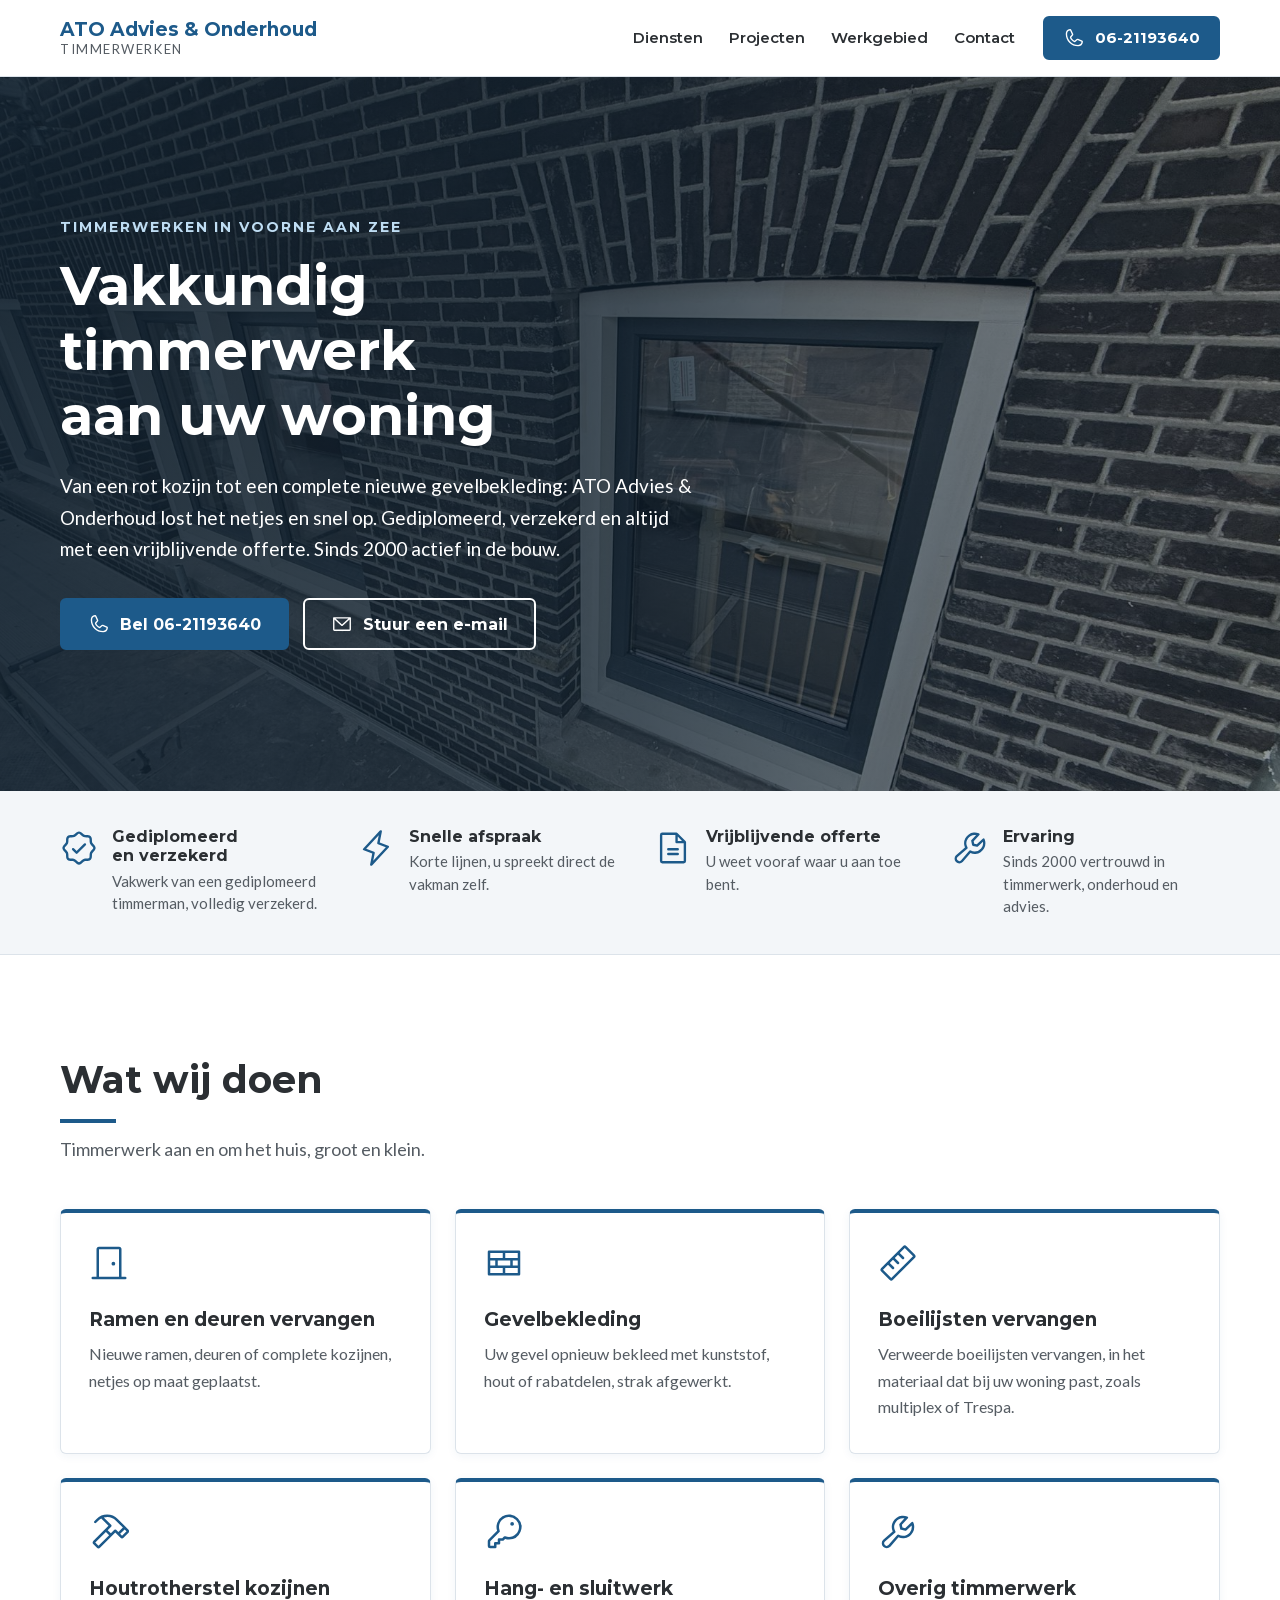
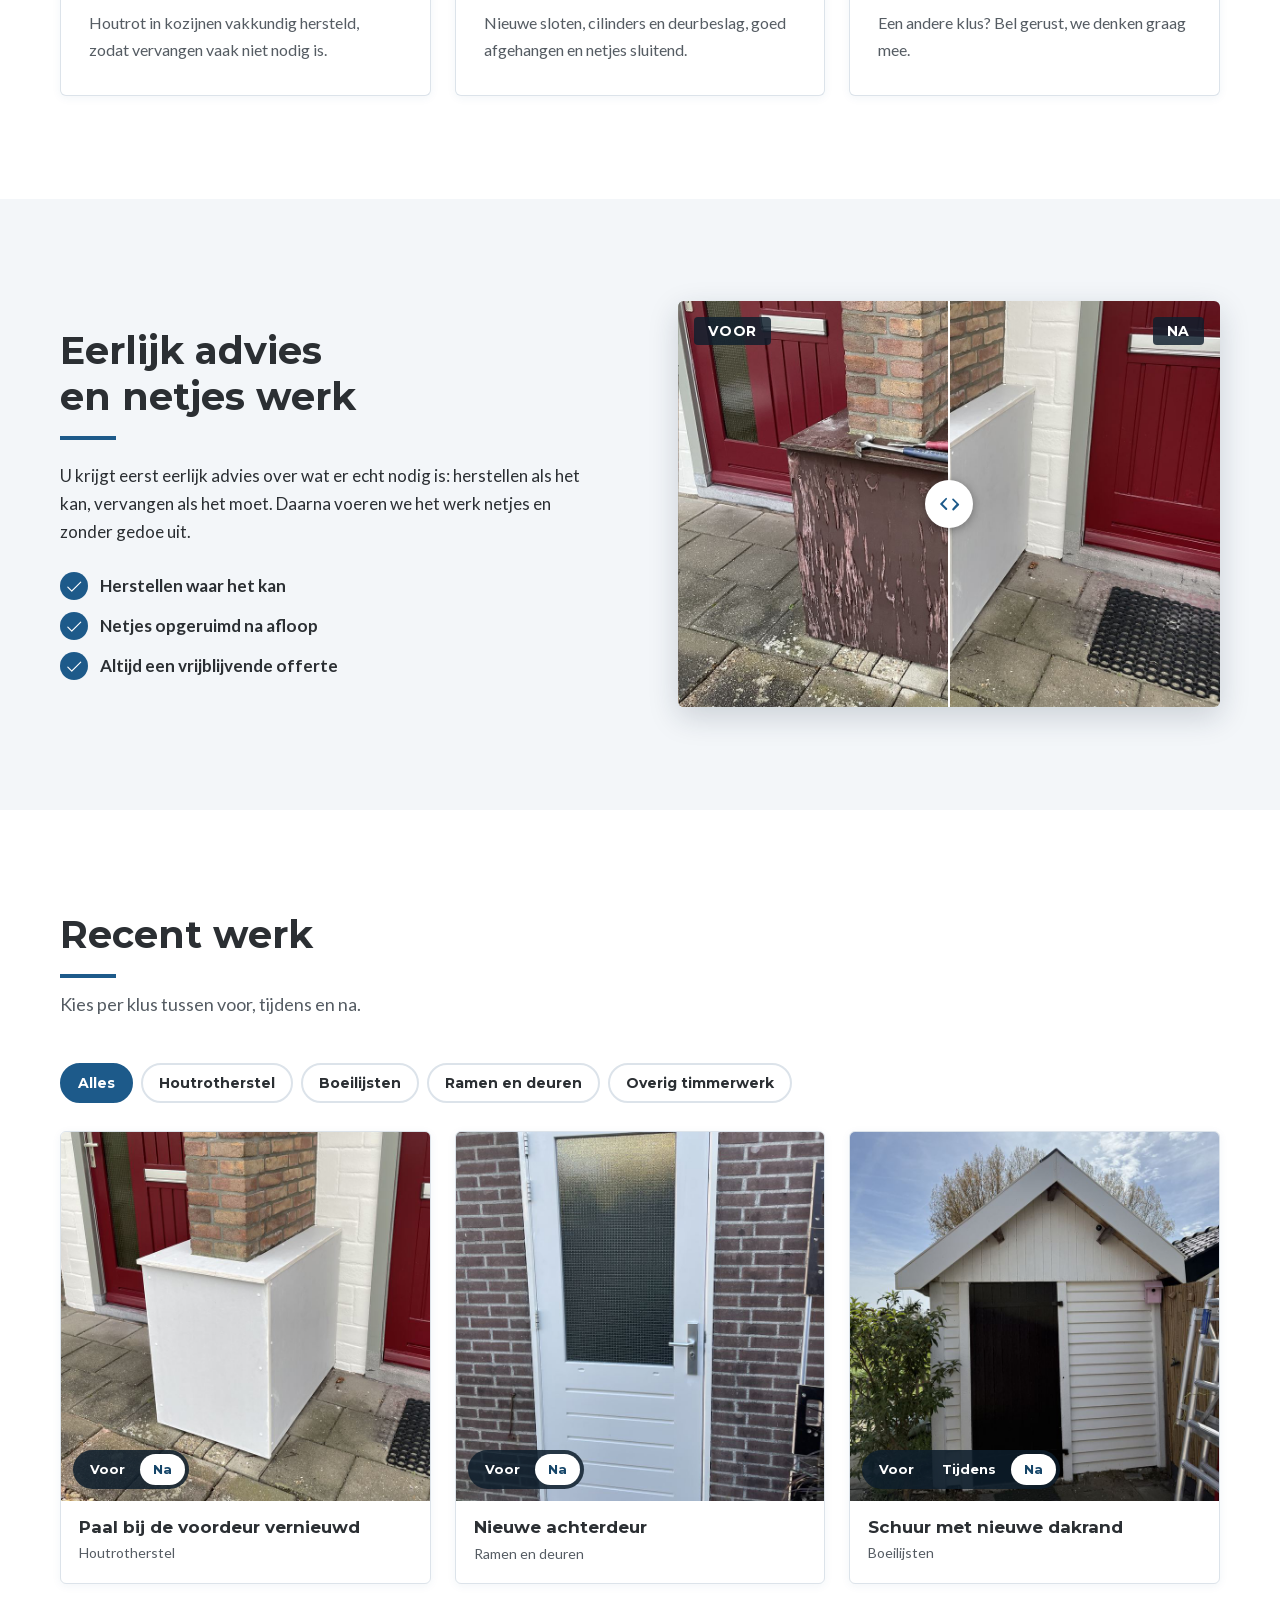
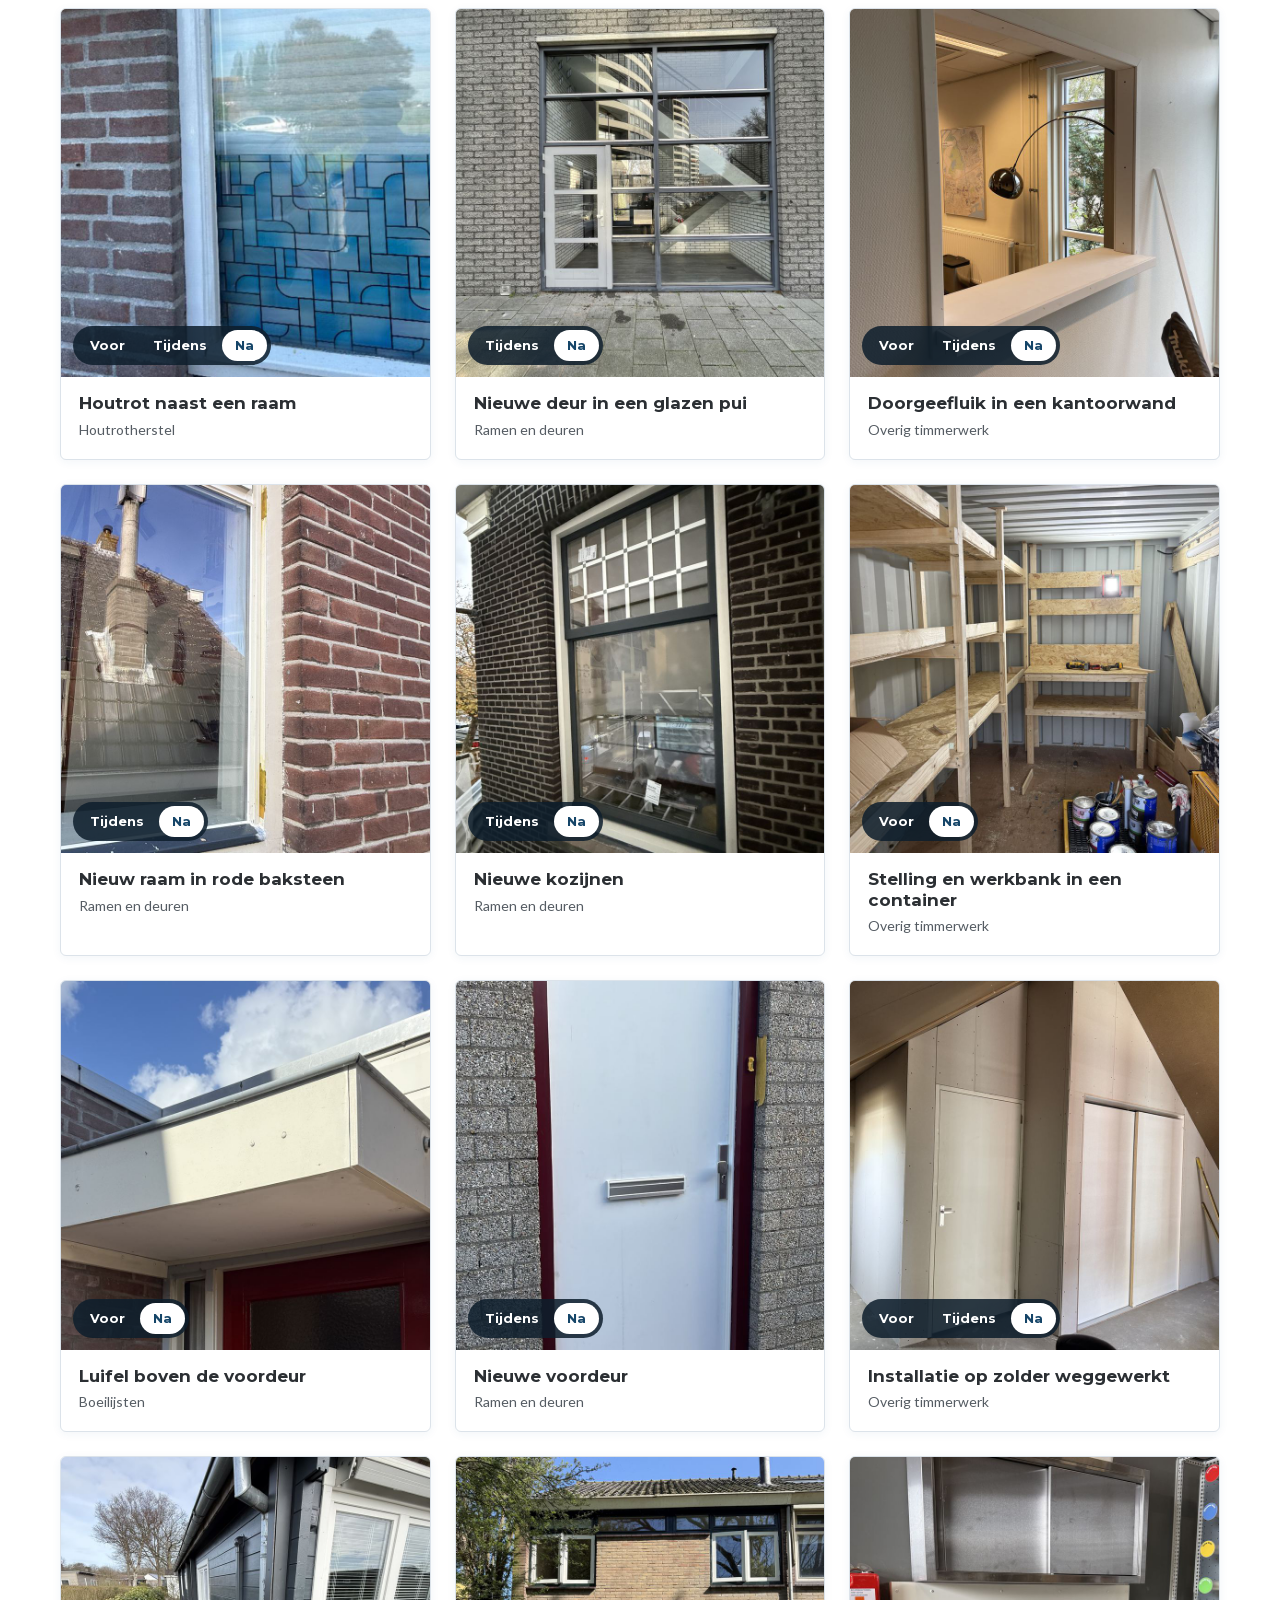
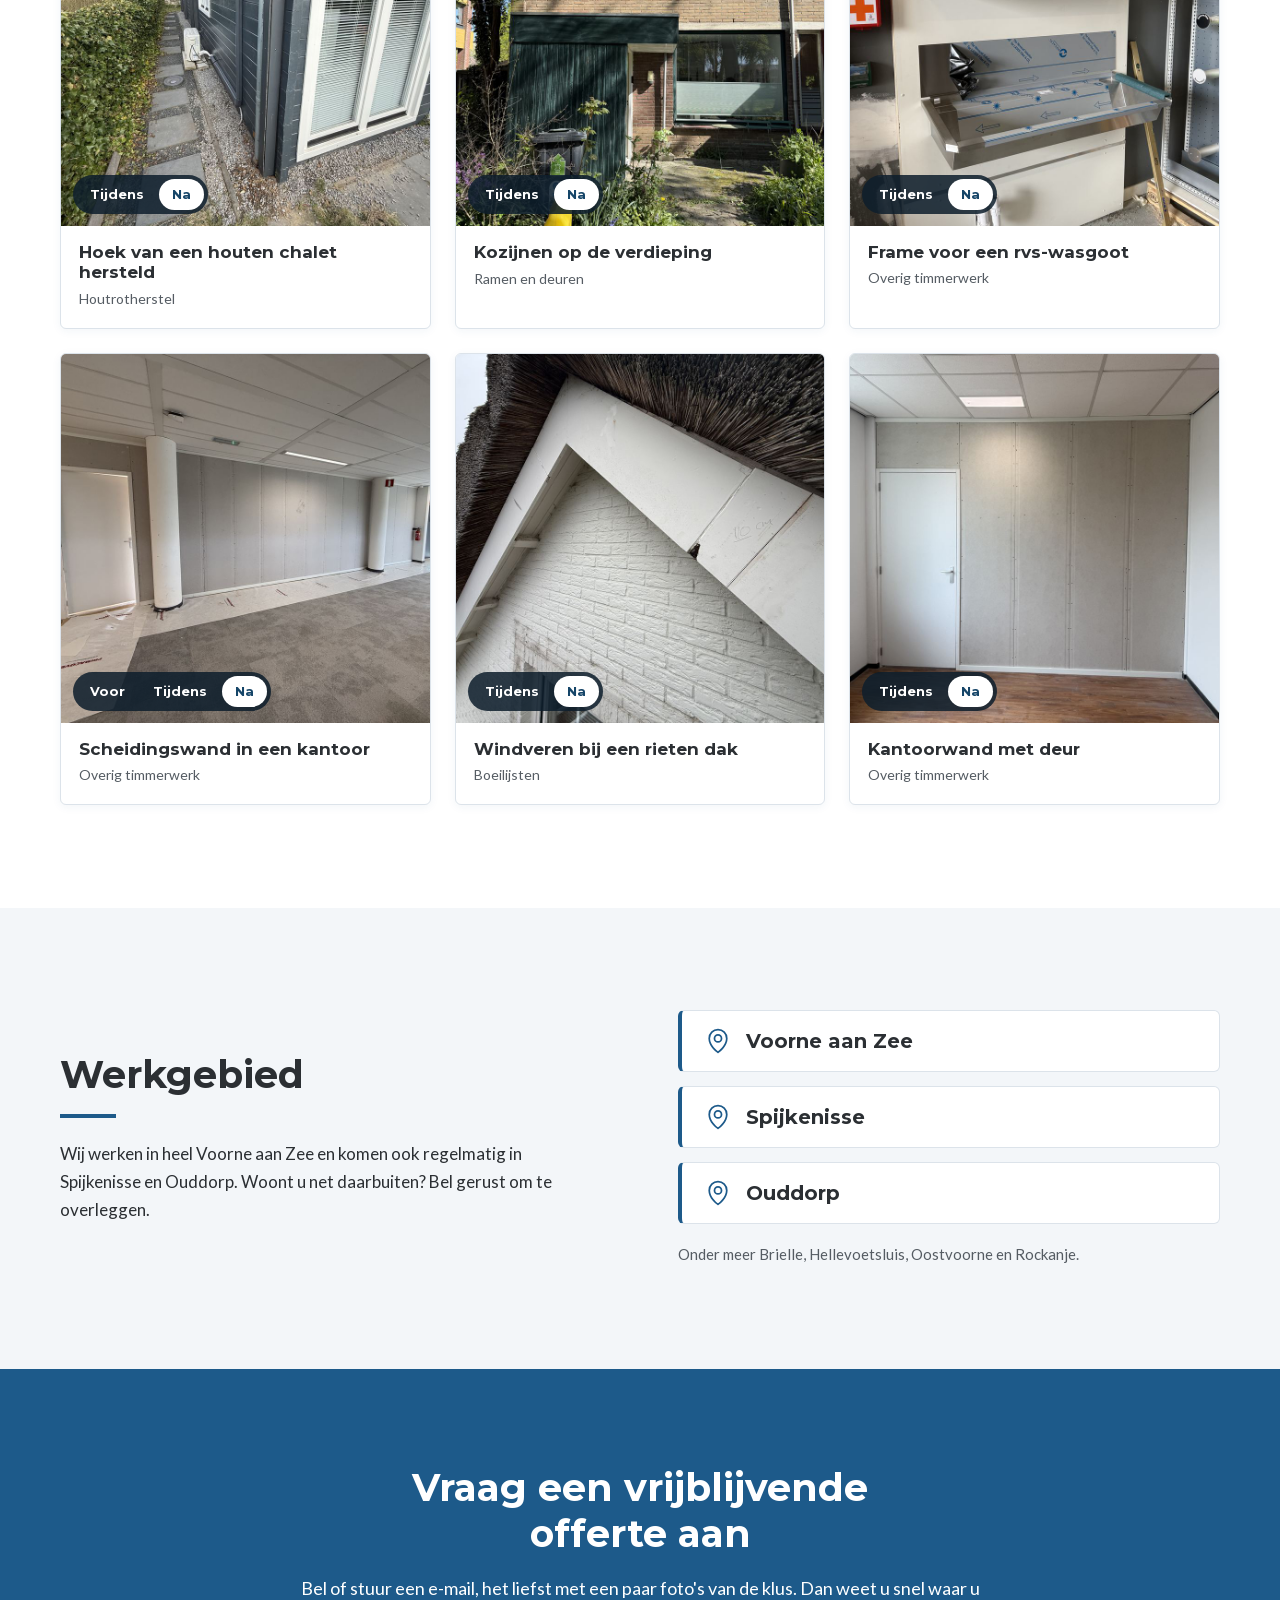
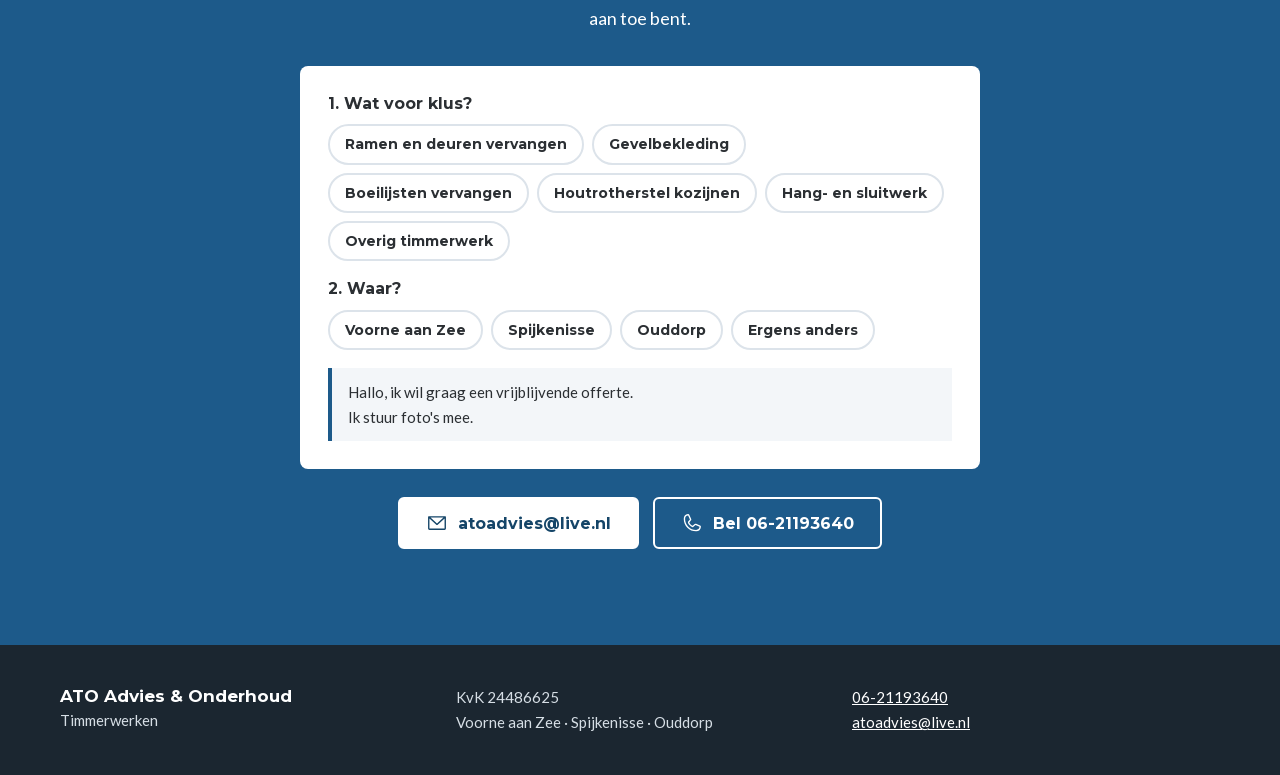
==== commit b21273db: "Nieuwe foto's van de klant verwerkt: 18 klussen in het projectenoverzicht, de paal in de schuif bij " ====
--- a/claude/klassiek/index.html
+++ b/claude/klassiek/index.html
@@ -80,8 +80,8 @@
       </ul>
     </div>
     <figure class="ba" style="--pos:50%">
-      <img class="ba-after" src="fotos/kozijnhoek-na-breed.jpg" alt="Kozijnhoek na het herstel, geschilderd" width="1200" height="900" loading="lazy">
-      <img class="ba-before" src="fotos/kozijnhoek-voor-breed.jpg" alt="" aria-hidden="true" width="1200" height="900" loading="lazy">
+      <img class="ba-after" src="fotos/paal-na-breed.jpg" alt="Paal bij de voordeur met nieuwe witte bekleding" width="1200" height="900" loading="lazy">
+      <img class="ba-before" src="fotos/paal-voor-breed.jpg" alt="" aria-hidden="true" width="1200" height="900" loading="lazy">
       <span class="ba-label ba-label-before" data-i18n="beforeafter.before">Voor</span>
       <span class="ba-label ba-label-after" data-i18n="beforeafter.after">Na</span>
       <span class="ba-knob" aria-hidden="true"><svg viewBox="0 0 256 256" fill="currentColor" aria-hidden="true"><path d="M104,40V216a8,8,0,0,1-16,0V40a8,8,0,0,1,16,0Zm64,0V216a8,8,0,0,1-16,0V40a8,8,0,0,1,16,0Z" opacity="0"/><path d="M96.8,181.6l-48-48a8,8,0,0,1,0-11.2l48-48a8,8,0,0,1,11.4,11.2L70.6,128l37.6,37.6a8,8,0,0,1-11.4,16Zm62.4,0a8,8,0,0,1,0-11.2L196.8,128l-37.6-37.6a8,8,0,0,1,11.4-11.2l48,48a8,8,0,0,1,0,11.2l-48,48A8,8,0,0,1,159.2,181.6Z"/></svg></span>
@@ -99,12 +99,24 @@
     </div>
 <div class="werk-filter" data-werk-filter role="group" aria-label="Filter op soort werk" hidden><button type="button" aria-pressed="true" data-dienst="" data-i18n="projects.all">Alles</button><button type="button" aria-pressed="false" data-dienst="houtrot" data-i18n="projects.d.houtrot">Houtrotherstel</button><button type="button" aria-pressed="false" data-dienst="boeilijsten" data-i18n="projects.d.boeilijsten">Boeilijsten</button><button type="button" aria-pressed="false" data-dienst="ramen" data-i18n="projects.d.ramen">Ramen en deuren</button><button type="button" aria-pressed="false" data-dienst="overig" data-i18n="projects.d.overig">Overig timmerwerk</button></div>
 <ul class="werk-lijst">
+<li class="werk" data-dienst="houtrot"><div class="werk-beeld"><img src="fotos/projecten/paal-na.jpg" alt="Paal met nieuwe witte bekleding" width="800" height="800" loading="lazy" data-werk-img><div class="werk-stappen" data-werk-stappen role="group" aria-label="Kies een foto van deze klus" hidden><button type="button" aria-pressed="false" data-src="fotos/projecten/paal-voor.jpg" data-alt="Versleten bekleding met houtrot rond een paal" data-i18n="projects.step.voor">Voor</button><button type="button" aria-pressed="true" data-src="fotos/projecten/paal-na.jpg" data-alt="Paal met nieuwe witte bekleding" data-i18n="projects.step.na">Na</button></div></div><div class="werk-tekst"><h3 data-i18n="projects.p.paal">Paal bij de voordeur vernieuwd</h3><p data-i18n="projects.d.houtrot">Houtrotherstel</p></div></li>
+<li class="werk" data-dienst="ramen"><div class="werk-beeld"><img src="fotos/projecten/achterdeur-na.jpg" alt="Nieuwe witte achterdeur" width="800" height="800" loading="lazy" data-werk-img><div class="werk-stappen" data-werk-stappen role="group" aria-label="Kies een foto van deze klus" hidden><button type="button" aria-pressed="false" data-src="fotos/projecten/achterdeur-voor.jpg" data-alt="Oude groene achterdeur met houtrot" data-i18n="projects.step.voor">Voor</button><button type="button" aria-pressed="true" data-src="fotos/projecten/achterdeur-na.jpg" data-alt="Nieuwe witte achterdeur" data-i18n="projects.step.na">Na</button></div></div><div class="werk-tekst"><h3 data-i18n="projects.p.achterdeur">Nieuwe achterdeur</h3><p data-i18n="projects.d.ramen">Ramen en deuren</p></div></li>
 <li class="werk" data-dienst="boeilijsten"><div class="werk-beeld"><img src="fotos/projecten/schuur-na.jpg" alt="Schuur met nieuwe witte windveren" width="800" height="800" loading="lazy" data-werk-img><div class="werk-stappen" data-werk-stappen role="group" aria-label="Kies een foto van deze klus" hidden><button type="button" aria-pressed="false" data-src="fotos/projecten/schuur-voor.jpg" data-alt="Schuur met verweerde dakrand" data-i18n="projects.step.voor">Voor</button><button type="button" aria-pressed="false" data-src="fotos/projecten/schuur-tijdens.jpg" data-alt="Dakrand met nieuwe latten en folie" data-i18n="projects.step.tijdens">Tijdens</button><button type="button" aria-pressed="true" data-src="fotos/projecten/schuur-na.jpg" data-alt="Schuur met nieuwe witte windveren" data-i18n="projects.step.na">Na</button></div></div><div class="werk-tekst"><h3 data-i18n="projects.p.schuur">Schuur met nieuwe dakrand</h3><p data-i18n="projects.d.boeilijsten">Boeilijsten</p></div></li>
 <li class="werk" data-dienst="houtrot"><div class="werk-beeld"><img src="fotos/projecten/stijl-na.jpg" alt="Stijl hersteld en geschilderd" width="800" height="800" loading="lazy" data-werk-img><div class="werk-stappen" data-werk-stappen role="group" aria-label="Kies een foto van deze klus" hidden><button type="button" aria-pressed="false" data-src="fotos/projecten/stijl-voor.jpg" data-alt="Verrotte stijl naast een raam" data-i18n="projects.step.voor">Voor</button><button type="button" aria-pressed="false" data-src="fotos/projecten/stijl-tijdens.jpg" data-alt="Nieuw hout ingezet naast het raam" data-i18n="projects.step.tijdens">Tijdens</button><button type="button" aria-pressed="true" data-src="fotos/projecten/stijl-na.jpg" data-alt="Stijl hersteld en geschilderd" data-i18n="projects.step.na">Na</button></div></div><div class="werk-tekst"><h3 data-i18n="projects.p.stijl">Houtrot naast een raam</h3><p data-i18n="projects.d.houtrot">Houtrotherstel</p></div></li>
+<li class="werk" data-dienst="ramen"><div class="werk-beeld"><img src="fotos/projecten/entree-na.jpg" alt="Pui met de nieuwe deur" width="800" height="800" loading="lazy" data-werk-img><div class="werk-stappen" data-werk-stappen role="group" aria-label="Kies een foto van deze klus" hidden><button type="button" aria-pressed="false" data-src="fotos/projecten/entree-tijdens.jpg" data-alt="Opening in de pui voor de nieuwe deur" data-i18n="projects.step.tijdens">Tijdens</button><button type="button" aria-pressed="true" data-src="fotos/projecten/entree-na.jpg" data-alt="Pui met de nieuwe deur" data-i18n="projects.step.na">Na</button></div></div><div class="werk-tekst"><h3 data-i18n="projects.p.entree">Nieuwe deur in een glazen pui</h3><p data-i18n="projects.d.ramen">Ramen en deuren</p></div></li>
+<li class="werk" data-dienst="overig"><div class="werk-beeld"><img src="fotos/projecten/luik-na.jpg" alt="Afgewerkt luik met vensterbank" width="800" height="800" loading="lazy" data-werk-img><div class="werk-stappen" data-werk-stappen role="group" aria-label="Kies een foto van deze klus" hidden><button type="button" aria-pressed="false" data-src="fotos/projecten/luik-voor.jpg" data-alt="Dichte wand in een kantoor" data-i18n="projects.step.voor">Voor</button><button type="button" aria-pressed="false" data-src="fotos/projecten/luik-tijdens.jpg" data-alt="Opening uitgezaagd in de wand" data-i18n="projects.step.tijdens">Tijdens</button><button type="button" aria-pressed="true" data-src="fotos/projecten/luik-na.jpg" data-alt="Afgewerkt luik met vensterbank" data-i18n="projects.step.na">Na</button></div></div><div class="werk-tekst"><h3 data-i18n="projects.p.luik">Doorgeefluik in een kantoorwand</h3><p data-i18n="projects.d.overig">Overig timmerwerk</p></div></li>
+<li class="werk" data-dienst="ramen"><div class="werk-beeld"><img src="fotos/projecten/raam-na.jpg" alt="Nieuw raam, afgewerkt" width="800" height="800" loading="lazy" data-werk-img><div class="werk-stappen" data-werk-stappen role="group" aria-label="Kies een foto van deze klus" hidden><button type="button" aria-pressed="false" data-src="fotos/projecten/raam-tijdens.jpg" data-alt="Raamopening met het nieuwe kozijn" data-i18n="projects.step.tijdens">Tijdens</button><button type="button" aria-pressed="true" data-src="fotos/projecten/raam-na.jpg" data-alt="Nieuw raam, afgewerkt" data-i18n="projects.step.na">Na</button></div></div><div class="werk-tekst"><h3 data-i18n="projects.p.raam">Nieuw raam in rode baksteen</h3><p data-i18n="projects.d.ramen">Ramen en deuren</p></div></li>
 <li class="werk" data-dienst="ramen"><div class="werk-beeld"><img src="fotos/projecten/kozijnen-na.jpg" alt="Nieuw kozijn met roedeverdeling in donkere baksteen" width="800" height="800" loading="lazy" data-werk-img><div class="werk-stappen" data-werk-stappen role="group" aria-label="Kies een foto van deze klus" hidden><button type="button" aria-pressed="false" data-src="fotos/projecten/kozijnen-tijdens.jpg" data-alt="Oud kozijn uit de gevel gehaald" data-i18n="projects.step.tijdens">Tijdens</button><button type="button" aria-pressed="true" data-src="fotos/projecten/kozijnen-na.jpg" data-alt="Nieuw kozijn met roedeverdeling in donkere baksteen" data-i18n="projects.step.na">Na</button></div></div><div class="werk-tekst"><h3 data-i18n="projects.p.kozijnen">Nieuwe kozijnen</h3><p data-i18n="projects.d.ramen">Ramen en deuren</p></div></li>
+<li class="werk" data-dienst="overig"><div class="werk-beeld"><img src="fotos/projecten/stelling-na.jpg" alt="Container met stelling en werkbank" width="800" height="800" loading="lazy" data-werk-img><div class="werk-stappen" data-werk-stappen role="group" aria-label="Kies een foto van deze klus" hidden><button type="button" aria-pressed="false" data-src="fotos/projecten/stelling-voor.jpg" data-alt="Lege container met de eerste staanders" data-i18n="projects.step.voor">Voor</button><button type="button" aria-pressed="true" data-src="fotos/projecten/stelling-na.jpg" data-alt="Container met stelling en werkbank" data-i18n="projects.step.na">Na</button></div></div><div class="werk-tekst"><h3 data-i18n="projects.p.stelling">Stelling en werkbank in een container</h3><p data-i18n="projects.d.overig">Overig timmerwerk</p></div></li>
 <li class="werk" data-dienst="boeilijsten"><div class="werk-beeld"><img src="fotos/projecten/luifel-na.jpg" alt="Luifel met nieuwe witte bekleding" width="800" height="800" loading="lazy" data-werk-img><div class="werk-stappen" data-werk-stappen role="group" aria-label="Kies een foto van deze klus" hidden><button type="button" aria-pressed="false" data-src="fotos/projecten/luifel-voor.jpg" data-alt="Luifel met open onderkant" data-i18n="projects.step.voor">Voor</button><button type="button" aria-pressed="true" data-src="fotos/projecten/luifel-na.jpg" data-alt="Luifel met nieuwe witte bekleding" data-i18n="projects.step.na">Na</button></div></div><div class="werk-tekst"><h3 data-i18n="projects.p.luifel">Luifel boven de voordeur</h3><p data-i18n="projects.d.boeilijsten">Boeilijsten</p></div></li>
+<li class="werk" data-dienst="ramen"><div class="werk-beeld"><img src="fotos/projecten/voordeur-na.jpg" alt="Nieuwe witte voordeur in een rood kozijn" width="800" height="800" loading="lazy" data-werk-img><div class="werk-stappen" data-werk-stappen role="group" aria-label="Kies een foto van deze klus" hidden><button type="button" aria-pressed="false" data-src="fotos/projecten/voordeur-tijdens.jpg" data-alt="Nieuwe deur klaar om te plaatsen" data-i18n="projects.step.tijdens">Tijdens</button><button type="button" aria-pressed="true" data-src="fotos/projecten/voordeur-na.jpg" data-alt="Nieuwe witte voordeur in een rood kozijn" data-i18n="projects.step.na">Na</button></div></div><div class="werk-tekst"><h3 data-i18n="projects.p.voordeur">Nieuwe voordeur</h3><p data-i18n="projects.d.ramen">Ramen en deuren</p></div></li>
 <li class="werk" data-dienst="overig"><div class="werk-beeld"><img src="fotos/projecten/zolder-na.jpg" alt="Afgewerkte wand met deuren" width="800" height="800" loading="lazy" data-werk-img><div class="werk-stappen" data-werk-stappen role="group" aria-label="Kies een foto van deze klus" hidden><button type="button" aria-pressed="false" data-src="fotos/projecten/zolder-voor.jpg" data-alt="Zolder met open installatie" data-i18n="projects.step.voor">Voor</button><button type="button" aria-pressed="false" data-src="fotos/projecten/zolder-tijdens.jpg" data-alt="Houten wand rond de installatie" data-i18n="projects.step.tijdens">Tijdens</button><button type="button" aria-pressed="true" data-src="fotos/projecten/zolder-na.jpg" data-alt="Afgewerkte wand met deuren" data-i18n="projects.step.na">Na</button></div></div><div class="werk-tekst"><h3 data-i18n="projects.p.zolder">Installatie op zolder weggewerkt</h3><p data-i18n="projects.d.overig">Overig timmerwerk</p></div></li>
+<li class="werk" data-dienst="houtrot"><div class="werk-beeld"><img src="fotos/projecten/chalet-na.jpg" alt="Herstelde hoek, geschilderd" width="800" height="800" loading="lazy" data-werk-img><div class="werk-stappen" data-werk-stappen role="group" aria-label="Kies een foto van deze klus" hidden><button type="button" aria-pressed="false" data-src="fotos/projecten/chalet-tijdens.jpg" data-alt="Nieuw hout ingezet in de hoek" data-i18n="projects.step.tijdens">Tijdens</button><button type="button" aria-pressed="true" data-src="fotos/projecten/chalet-na.jpg" data-alt="Herstelde hoek, geschilderd" data-i18n="projects.step.na">Na</button></div></div><div class="werk-tekst"><h3 data-i18n="projects.p.chalet">Hoek van een houten chalet hersteld</h3><p data-i18n="projects.d.houtrot">Houtrotherstel</p></div></li>
+<li class="werk" data-dienst="ramen"><div class="werk-beeld"><img src="fotos/projecten/rijwoning-na.jpg" alt="Rijwoning met nieuwe kozijnen" width="800" height="800" loading="lazy" data-werk-img><div class="werk-stappen" data-werk-stappen role="group" aria-label="Kies een foto van deze klus" hidden><button type="button" aria-pressed="false" data-src="fotos/projecten/rijwoning-tijdens.jpg" data-alt="Steiger voor de gevel van een rijwoning" data-i18n="projects.step.tijdens">Tijdens</button><button type="button" aria-pressed="true" data-src="fotos/projecten/rijwoning-na.jpg" data-alt="Rijwoning met nieuwe kozijnen" data-i18n="projects.step.na">Na</button></div></div><div class="werk-tekst"><h3 data-i18n="projects.p.rijwoning">Kozijnen op de verdieping</h3><p data-i18n="projects.d.ramen">Ramen en deuren</p></div></li>
+<li class="werk" data-dienst="overig"><div class="werk-beeld"><img src="fotos/projecten/wasgoot-na.jpg" alt="Wasgoot op het afgewerkte frame" width="800" height="800" loading="lazy" data-werk-img><div class="werk-stappen" data-werk-stappen role="group" aria-label="Kies een foto van deze klus" hidden><button type="button" aria-pressed="false" data-src="fotos/projecten/wasgoot-tijdens.jpg" data-alt="Houten frame tegen de wand" data-i18n="projects.step.tijdens">Tijdens</button><button type="button" aria-pressed="true" data-src="fotos/projecten/wasgoot-na.jpg" data-alt="Wasgoot op het afgewerkte frame" data-i18n="projects.step.na">Na</button></div></div><div class="werk-tekst"><h3 data-i18n="projects.p.wasgoot">Frame voor een rvs-wasgoot</h3><p data-i18n="projects.d.overig">Overig timmerwerk</p></div></li>
 <li class="werk" data-dienst="overig"><div class="werk-beeld"><img src="fotos/projecten/kantoor-na.jpg" alt="Afgewerkte wand met deur" width="800" height="800" loading="lazy" data-werk-img><div class="werk-stappen" data-werk-stappen role="group" aria-label="Kies een foto van deze klus" hidden><button type="button" aria-pressed="false" data-src="fotos/projecten/kantoor-voor.jpg" data-alt="Open kantoorruimte" data-i18n="projects.step.voor">Voor</button><button type="button" aria-pressed="false" data-src="fotos/projecten/kantoor-tijdens.jpg" data-alt="Metalen frame van de wand" data-i18n="projects.step.tijdens">Tijdens</button><button type="button" aria-pressed="true" data-src="fotos/projecten/kantoor-na.jpg" data-alt="Afgewerkte wand met deur" data-i18n="projects.step.na">Na</button></div></div><div class="werk-tekst"><h3 data-i18n="projects.p.kantoor">Scheidingswand in een kantoor</h3><p data-i18n="projects.d.overig">Overig timmerwerk</p></div></li>
+<li class="werk" data-dienst="boeilijsten"><div class="werk-beeld"><img src="fotos/projecten/windveren-na.jpg" alt="Nieuwe witte windveren onder het riet" width="800" height="800" loading="lazy" data-werk-img><div class="werk-stappen" data-werk-stappen role="group" aria-label="Kies een foto van deze klus" hidden><button type="button" aria-pressed="false" data-src="fotos/projecten/windveren-tijdens.jpg" data-alt="Steiger voor de topgevel" data-i18n="projects.step.tijdens">Tijdens</button><button type="button" aria-pressed="true" data-src="fotos/projecten/windveren-na.jpg" data-alt="Nieuwe witte windveren onder het riet" data-i18n="projects.step.na">Na</button></div></div><div class="werk-tekst"><h3 data-i18n="projects.p.windveren">Windveren bij een rieten dak</h3><p data-i18n="projects.d.boeilijsten">Boeilijsten</p></div></li>
+<li class="werk" data-dienst="overig"><div class="werk-beeld"><img src="fotos/projecten/wand-na.jpg" alt="Afgewerkte wand met deur" width="800" height="800" loading="lazy" data-werk-img><div class="werk-stappen" data-werk-stappen role="group" aria-label="Kies een foto van deze klus" hidden><button type="button" aria-pressed="false" data-src="fotos/projecten/wand-tijdens.jpg" data-alt="Frame van de nieuwe wand" data-i18n="projects.step.tijdens">Tijdens</button><button type="button" aria-pressed="true" data-src="fotos/projecten/wand-na.jpg" data-alt="Afgewerkte wand met deur" data-i18n="projects.step.na">Na</button></div></div><div class="werk-tekst"><h3 data-i18n="projects.p.wand">Kantoorwand met deur</h3><p data-i18n="projects.d.overig">Overig timmerwerk</p></div></li>
 </ul>
   </div>
 </section>
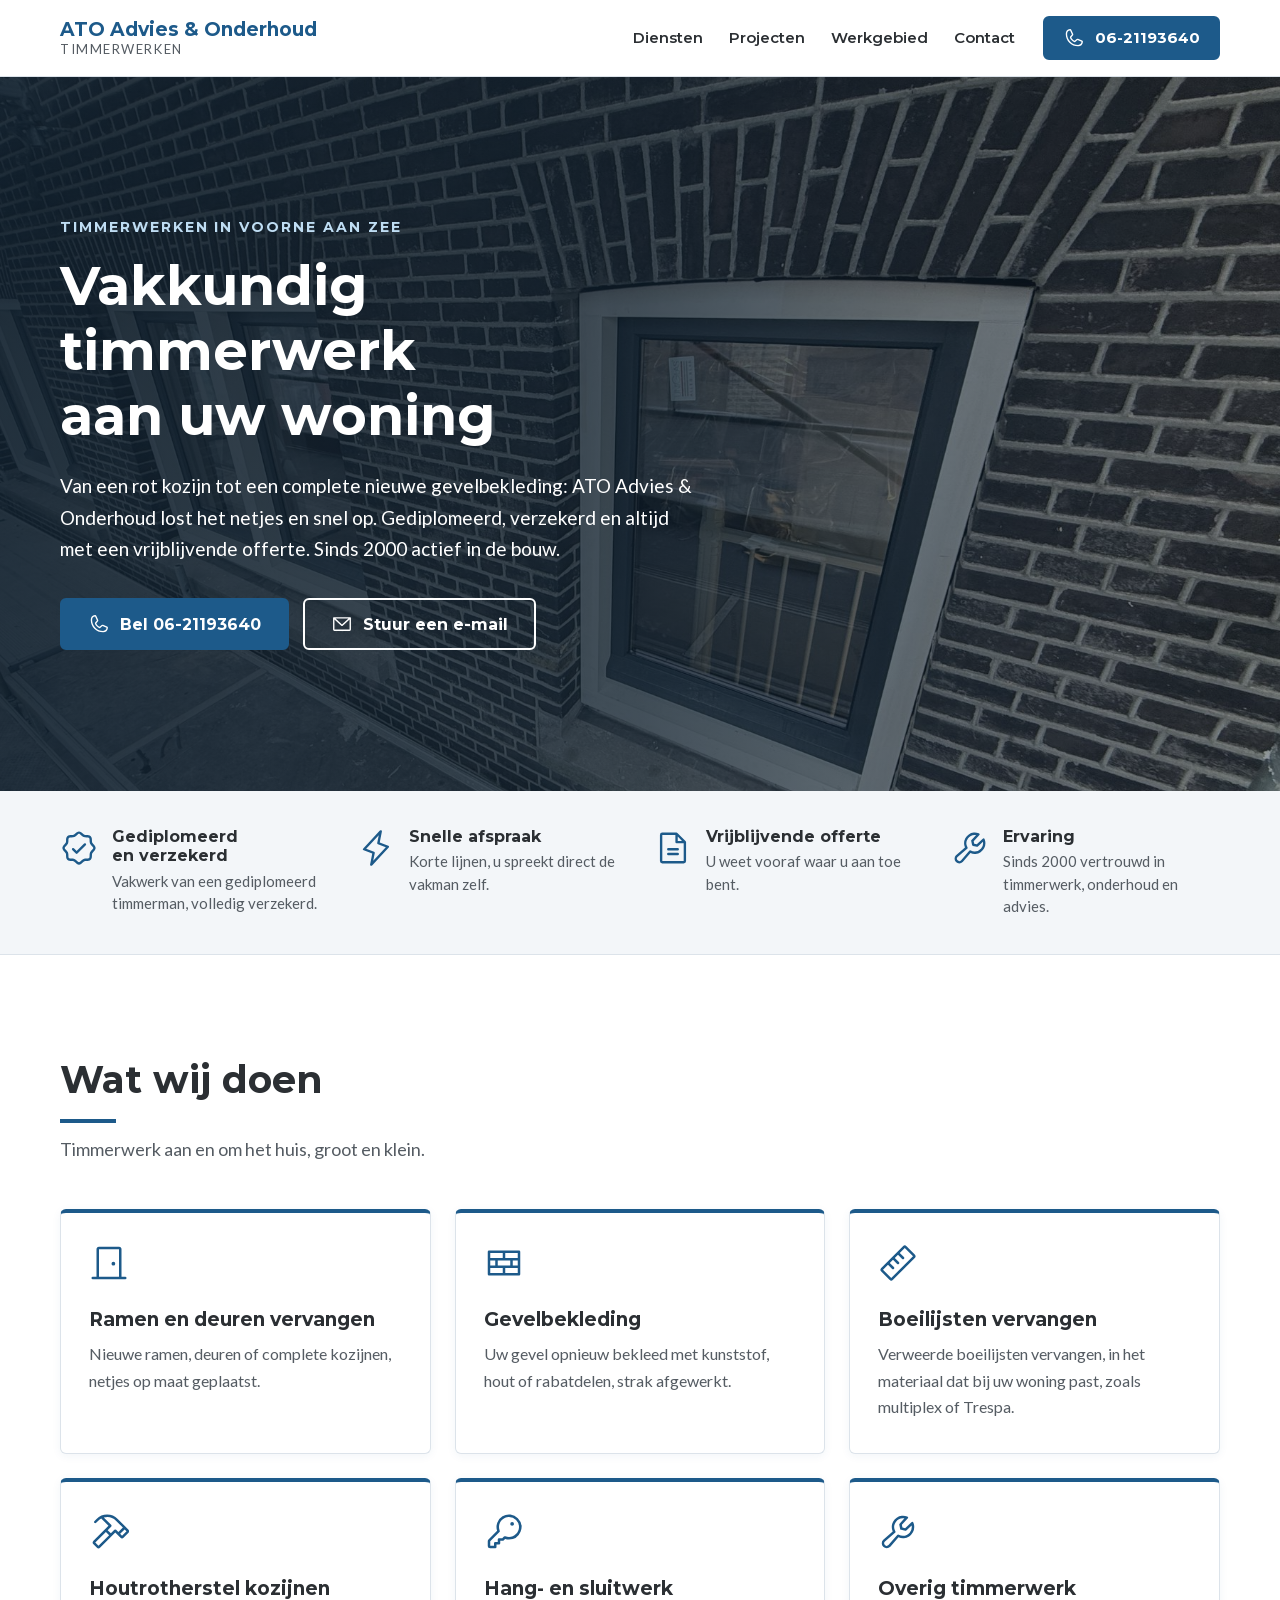
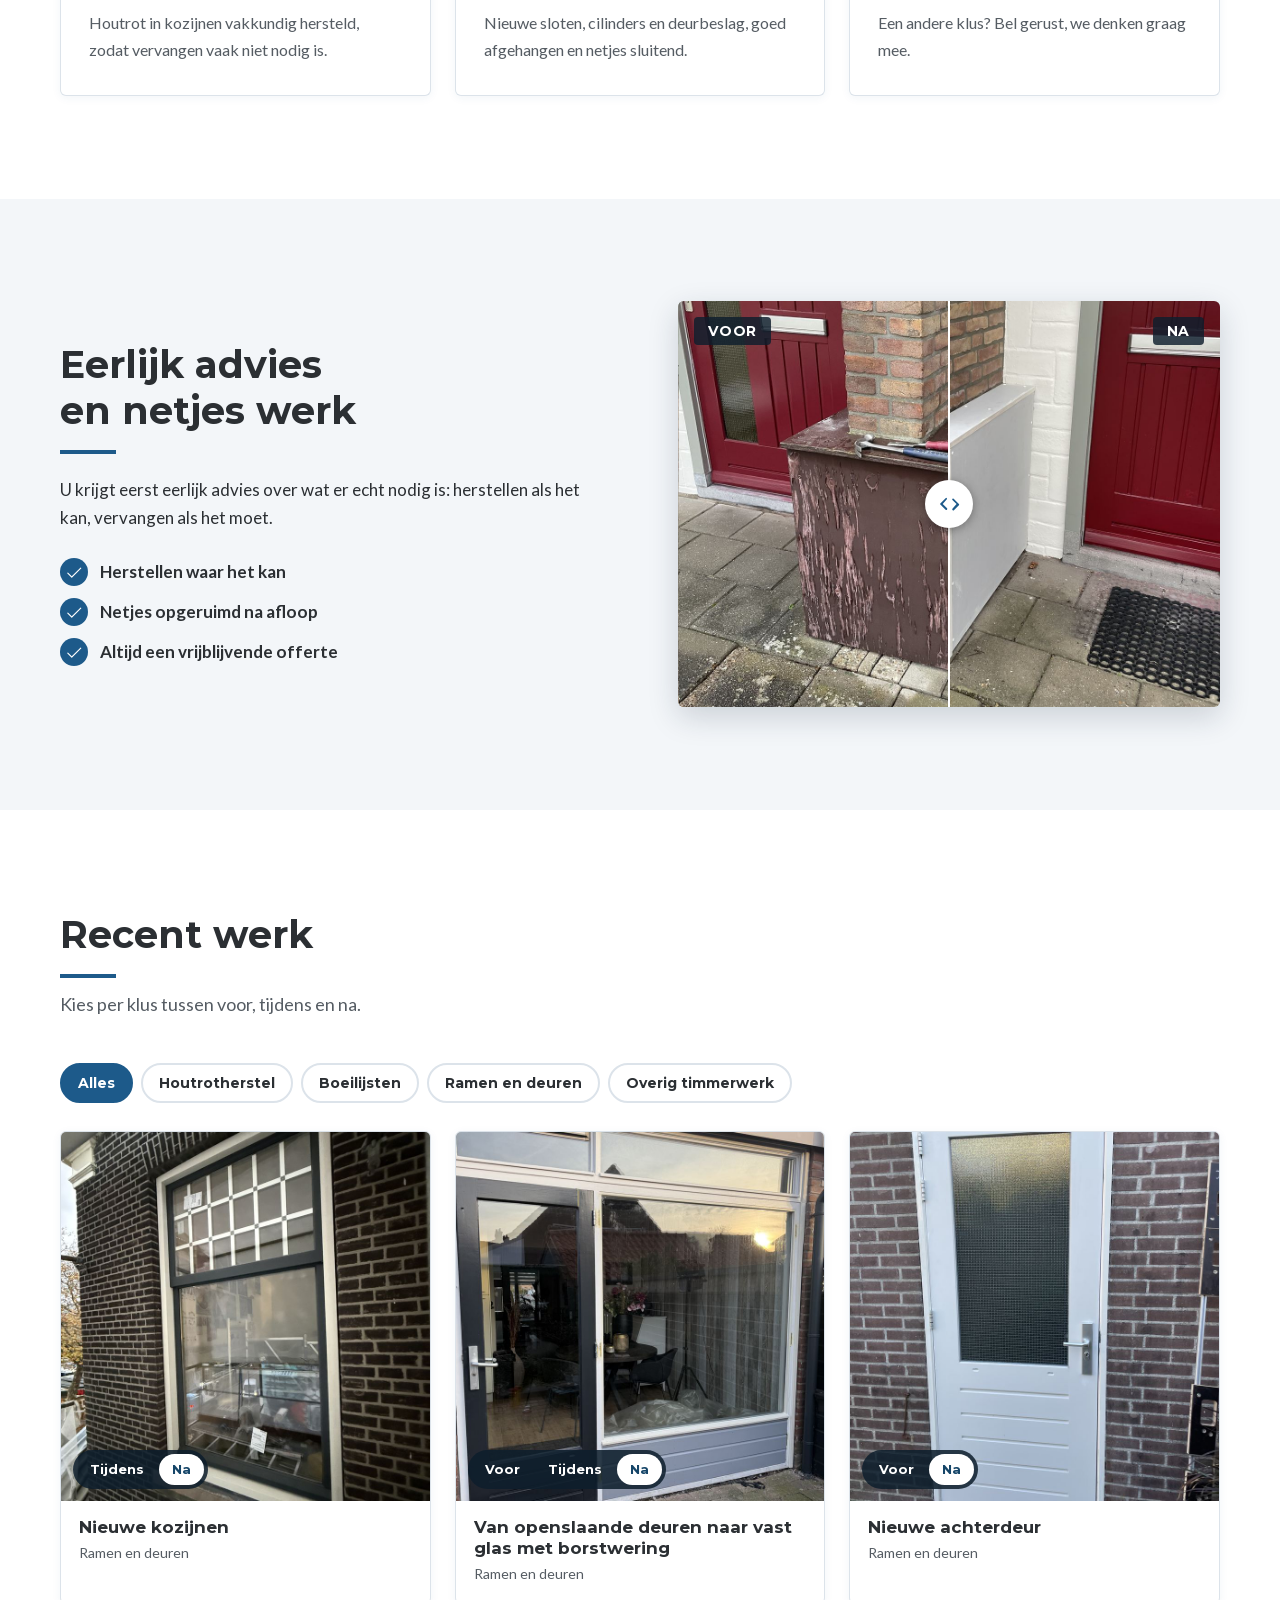
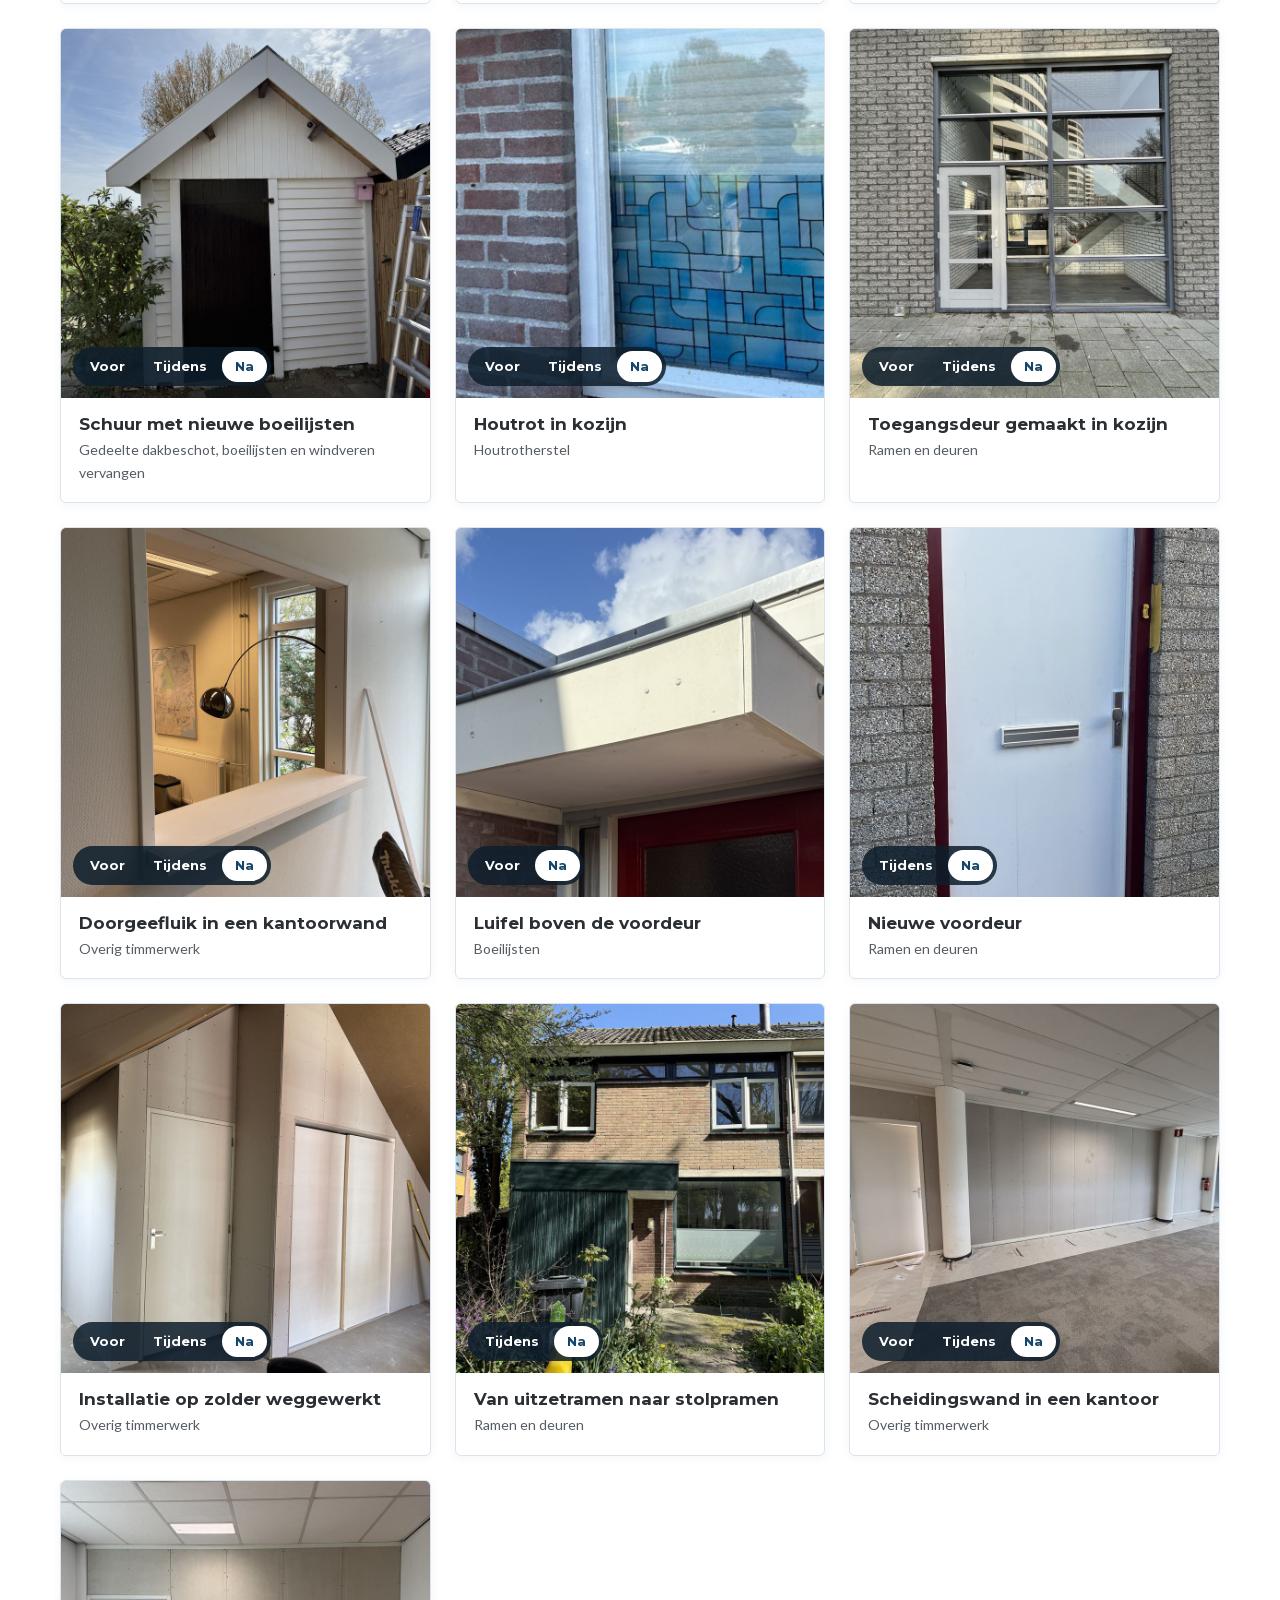
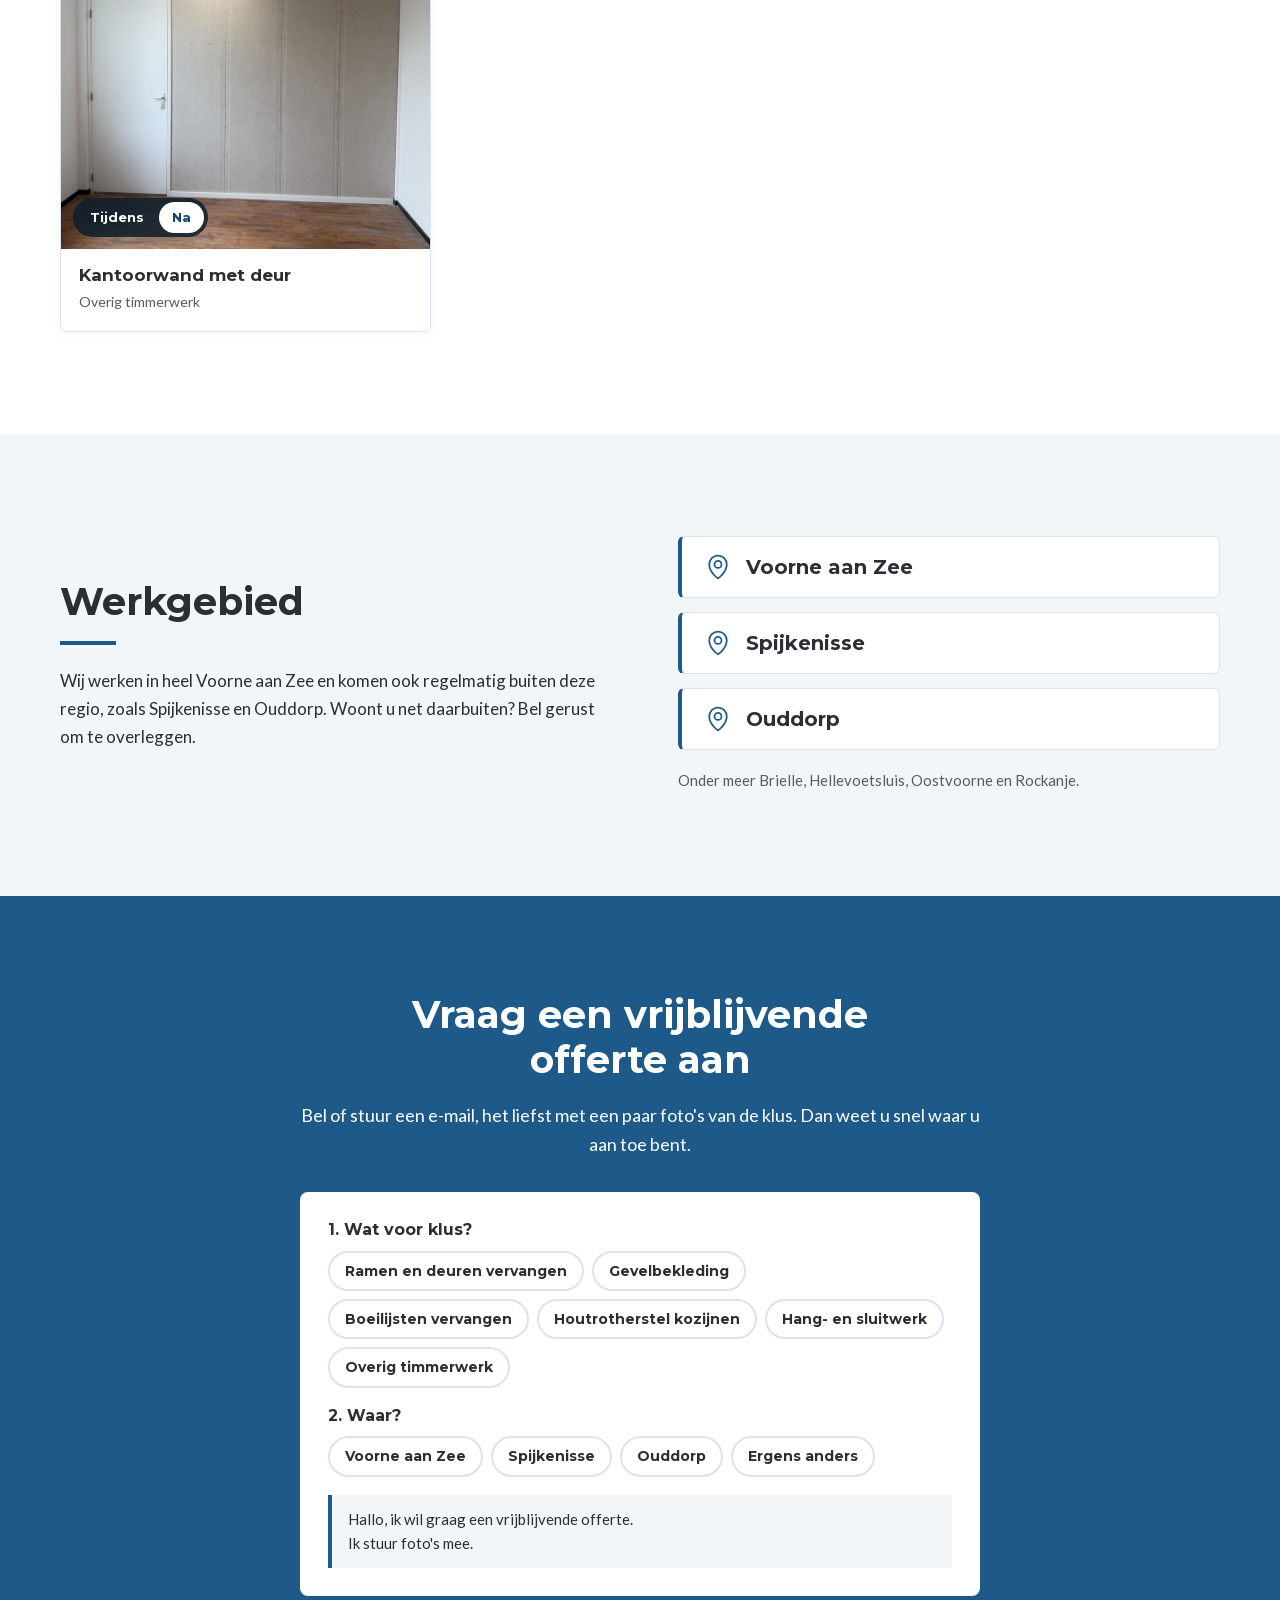
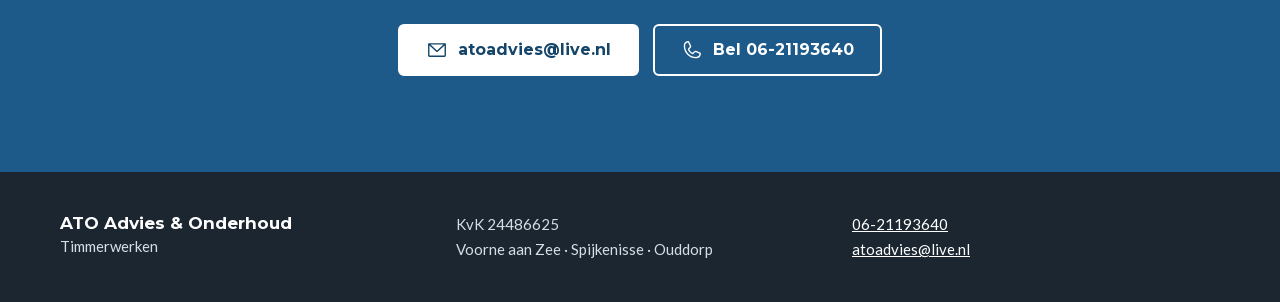
==== commit 262612f2: "Klantopmerkingen 19-33 verwerkt: zes klussen weg, pui-klus en voorfoto erbij, kozijnen bovenaan, tit" ====
--- a/claude/klassiek/index.html
+++ b/claude/klassiek/index.html
@@ -72,7 +72,7 @@
   <div class="wrap split">
     <div>
       <h2 data-i18n="why.title">Eerlijk advies en netjes werk</h2>
-      <p class="body" data-i18n="why.text">U krijgt eerst eerlijk advies over wat er echt nodig is: herstellen als het kan, vervangen als het moet. Daarna voeren we het werk netjes en zonder gedoe uit.</p>
+      <p class="body" data-i18n="why.text">U krijgt eerst eerlijk advies over wat er echt nodig is: herstellen als het kan, vervangen als het moet.</p>
       <ul class="checks">
         <li><svg aria-hidden="true" xmlns="http://www.w3.org/2000/svg" viewBox="0 0 256 256" fill="currentColor"><path d="M229.66,77.66l-128,128a8,8,0,0,1-11.32,0l-56-56a8,8,0,0,1,11.32-11.32L96,188.69,218.34,66.34a8,8,0,0,1,11.32,11.32Z"/></svg><span data-i18n="why.p1">Herstellen waar het kan</span></li>
         <li><svg aria-hidden="true" xmlns="http://www.w3.org/2000/svg" viewBox="0 0 256 256" fill="currentColor"><path d="M229.66,77.66l-128,128a8,8,0,0,1-11.32,0l-56-56a8,8,0,0,1,11.32-11.32L96,188.69,218.34,66.34a8,8,0,0,1,11.32,11.32Z"/></svg><span data-i18n="why.p2">Netjes opgeruimd na afloop</span></li>
@@ -99,23 +99,18 @@
     </div>
 <div class="werk-filter" data-werk-filter role="group" aria-label="Filter op soort werk" hidden><button type="button" aria-pressed="true" data-dienst="" data-i18n="projects.all">Alles</button><button type="button" aria-pressed="false" data-dienst="houtrot" data-i18n="projects.d.houtrot">Houtrotherstel</button><button type="button" aria-pressed="false" data-dienst="boeilijsten" data-i18n="projects.d.boeilijsten">Boeilijsten</button><button type="button" aria-pressed="false" data-dienst="ramen" data-i18n="projects.d.ramen">Ramen en deuren</button><button type="button" aria-pressed="false" data-dienst="overig" data-i18n="projects.d.overig">Overig timmerwerk</button></div>
 <ul class="werk-lijst">
-<li class="werk" data-dienst="houtrot"><div class="werk-beeld"><img src="fotos/projecten/paal-na.jpg" alt="Paal met nieuwe witte bekleding" width="800" height="800" loading="lazy" data-werk-img><div class="werk-stappen" data-werk-stappen role="group" aria-label="Kies een foto van deze klus" hidden><button type="button" aria-pressed="false" data-src="fotos/projecten/paal-voor.jpg" data-alt="Versleten bekleding met houtrot rond een paal" data-i18n="projects.step.voor">Voor</button><button type="button" aria-pressed="true" data-src="fotos/projecten/paal-na.jpg" data-alt="Paal met nieuwe witte bekleding" data-i18n="projects.step.na">Na</button></div></div><div class="werk-tekst"><h3 data-i18n="projects.p.paal">Paal bij de voordeur vernieuwd</h3><p data-i18n="projects.d.houtrot">Houtrotherstel</p></div></li>
+<li class="werk" data-dienst="ramen"><div class="werk-beeld"><img src="fotos/projecten/kozijnen-na.jpg" alt="Nieuw kozijn met roedeverdeling in donkere baksteen" width="800" height="800" loading="lazy" data-werk-img><div class="werk-stappen" data-werk-stappen role="group" aria-label="Kies een foto van deze klus" hidden><button type="button" aria-pressed="false" data-src="fotos/projecten/kozijnen-tijdens.jpg" data-alt="Oud kozijn uit de gevel gehaald" data-i18n="projects.step.tijdens">Tijdens</button><button type="button" aria-pressed="true" data-src="fotos/projecten/kozijnen-na.jpg" data-alt="Nieuw kozijn met roedeverdeling in donkere baksteen" data-i18n="projects.step.na">Na</button></div></div><div class="werk-tekst"><h3 data-i18n="projects.p.kozijnen">Nieuwe kozijnen</h3><p data-i18n="projects.d.ramen">Ramen en deuren</p></div></li>
+<li class="werk" data-dienst="ramen"><div class="werk-beeld"><img src="fotos/projecten/pui-na.jpg" alt="Vast glas met een borstwering eronder" width="800" height="800" loading="lazy" data-werk-img><div class="werk-stappen" data-werk-stappen role="group" aria-label="Kies een foto van deze klus" hidden><button type="button" aria-pressed="false" data-src="fotos/projecten/pui-voor.jpg" data-alt="Openslaande tuindeuren" data-i18n="projects.step.voor">Voor</button><button type="button" aria-pressed="false" data-src="fotos/projecten/pui-tijdens.jpg" data-alt="Opening met de nieuwe borstwering" data-i18n="projects.step.tijdens">Tijdens</button><button type="button" aria-pressed="true" data-src="fotos/projecten/pui-na.jpg" data-alt="Vast glas met een borstwering eronder" data-i18n="projects.step.na">Na</button></div></div><div class="werk-tekst"><h3 data-i18n="projects.p.pui">Van openslaande deuren naar vast glas met borstwering</h3><p data-i18n="projects.d.ramen">Ramen en deuren</p></div></li>
 <li class="werk" data-dienst="ramen"><div class="werk-beeld"><img src="fotos/projecten/achterdeur-na.jpg" alt="Nieuwe witte achterdeur" width="800" height="800" loading="lazy" data-werk-img><div class="werk-stappen" data-werk-stappen role="group" aria-label="Kies een foto van deze klus" hidden><button type="button" aria-pressed="false" data-src="fotos/projecten/achterdeur-voor.jpg" data-alt="Oude groene achterdeur met houtrot" data-i18n="projects.step.voor">Voor</button><button type="button" aria-pressed="true" data-src="fotos/projecten/achterdeur-na.jpg" data-alt="Nieuwe witte achterdeur" data-i18n="projects.step.na">Na</button></div></div><div class="werk-tekst"><h3 data-i18n="projects.p.achterdeur">Nieuwe achterdeur</h3><p data-i18n="projects.d.ramen">Ramen en deuren</p></div></li>
-<li class="werk" data-dienst="boeilijsten"><div class="werk-beeld"><img src="fotos/projecten/schuur-na.jpg" alt="Schuur met nieuwe witte windveren" width="800" height="800" loading="lazy" data-werk-img><div class="werk-stappen" data-werk-stappen role="group" aria-label="Kies een foto van deze klus" hidden><button type="button" aria-pressed="false" data-src="fotos/projecten/schuur-voor.jpg" data-alt="Schuur met verweerde dakrand" data-i18n="projects.step.voor">Voor</button><button type="button" aria-pressed="false" data-src="fotos/projecten/schuur-tijdens.jpg" data-alt="Dakrand met nieuwe latten en folie" data-i18n="projects.step.tijdens">Tijdens</button><button type="button" aria-pressed="true" data-src="fotos/projecten/schuur-na.jpg" data-alt="Schuur met nieuwe witte windveren" data-i18n="projects.step.na">Na</button></div></div><div class="werk-tekst"><h3 data-i18n="projects.p.schuur">Schuur met nieuwe dakrand</h3><p data-i18n="projects.d.boeilijsten">Boeilijsten</p></div></li>
-<li class="werk" data-dienst="houtrot"><div class="werk-beeld"><img src="fotos/projecten/stijl-na.jpg" alt="Stijl hersteld en geschilderd" width="800" height="800" loading="lazy" data-werk-img><div class="werk-stappen" data-werk-stappen role="group" aria-label="Kies een foto van deze klus" hidden><button type="button" aria-pressed="false" data-src="fotos/projecten/stijl-voor.jpg" data-alt="Verrotte stijl naast een raam" data-i18n="projects.step.voor">Voor</button><button type="button" aria-pressed="false" data-src="fotos/projecten/stijl-tijdens.jpg" data-alt="Nieuw hout ingezet naast het raam" data-i18n="projects.step.tijdens">Tijdens</button><button type="button" aria-pressed="true" data-src="fotos/projecten/stijl-na.jpg" data-alt="Stijl hersteld en geschilderd" data-i18n="projects.step.na">Na</button></div></div><div class="werk-tekst"><h3 data-i18n="projects.p.stijl">Houtrot naast een raam</h3><p data-i18n="projects.d.houtrot">Houtrotherstel</p></div></li>
-<li class="werk" data-dienst="ramen"><div class="werk-beeld"><img src="fotos/projecten/entree-na.jpg" alt="Pui met de nieuwe deur" width="800" height="800" loading="lazy" data-werk-img><div class="werk-stappen" data-werk-stappen role="group" aria-label="Kies een foto van deze klus" hidden><button type="button" aria-pressed="false" data-src="fotos/projecten/entree-tijdens.jpg" data-alt="Opening in de pui voor de nieuwe deur" data-i18n="projects.step.tijdens">Tijdens</button><button type="button" aria-pressed="true" data-src="fotos/projecten/entree-na.jpg" data-alt="Pui met de nieuwe deur" data-i18n="projects.step.na">Na</button></div></div><div class="werk-tekst"><h3 data-i18n="projects.p.entree">Nieuwe deur in een glazen pui</h3><p data-i18n="projects.d.ramen">Ramen en deuren</p></div></li>
+<li class="werk" data-dienst="boeilijsten"><div class="werk-beeld"><img src="fotos/projecten/schuur-na.jpg" alt="Schuur met nieuwe witte windveren" width="800" height="800" loading="lazy" data-werk-img><div class="werk-stappen" data-werk-stappen role="group" aria-label="Kies een foto van deze klus" hidden><button type="button" aria-pressed="false" data-src="fotos/projecten/schuur-voor.jpg" data-alt="Schuur met verweerde dakrand" data-i18n="projects.step.voor">Voor</button><button type="button" aria-pressed="false" data-src="fotos/projecten/schuur-tijdens.jpg" data-alt="Dakrand met nieuwe latten en folie" data-i18n="projects.step.tijdens">Tijdens</button><button type="button" aria-pressed="true" data-src="fotos/projecten/schuur-na.jpg" data-alt="Schuur met nieuwe witte windveren" data-i18n="projects.step.na">Na</button></div></div><div class="werk-tekst"><h3 data-i18n="projects.p.schuur">Schuur met nieuwe boeilijsten</h3><p data-i18n="projects.o.schuur">Gedeelte dakbeschot, boeilijsten en windveren vervangen</p></div></li>
+<li class="werk" data-dienst="houtrot"><div class="werk-beeld"><img src="fotos/projecten/stijl-na.jpg" alt="Stijl hersteld en geschilderd" width="800" height="800" loading="lazy" data-werk-img><div class="werk-stappen" data-werk-stappen role="group" aria-label="Kies een foto van deze klus" hidden><button type="button" aria-pressed="false" data-src="fotos/projecten/stijl-voor.jpg" data-alt="Verrotte stijl naast een raam" data-i18n="projects.step.voor">Voor</button><button type="button" aria-pressed="false" data-src="fotos/projecten/stijl-tijdens.jpg" data-alt="Nieuw hout ingezet naast het raam" data-i18n="projects.step.tijdens">Tijdens</button><button type="button" aria-pressed="true" data-src="fotos/projecten/stijl-na.jpg" data-alt="Stijl hersteld en geschilderd" data-i18n="projects.step.na">Na</button></div></div><div class="werk-tekst"><h3 data-i18n="projects.p.stijl">Houtrot in kozijn</h3><p data-i18n="projects.d.houtrot">Houtrotherstel</p></div></li>
+<li class="werk" data-dienst="ramen"><div class="werk-beeld"><img src="fotos/projecten/entree-na.jpg" alt="Pui met de nieuwe deur" width="800" height="800" loading="lazy" data-werk-img><div class="werk-stappen" data-werk-stappen role="group" aria-label="Kies een foto van deze klus" hidden><button type="button" aria-pressed="false" data-src="fotos/projecten/entree-voor.jpg" data-alt="Glazen pui zonder deur" data-i18n="projects.step.voor">Voor</button><button type="button" aria-pressed="false" data-src="fotos/projecten/entree-tijdens.jpg" data-alt="Opening in de pui voor de nieuwe deur" data-i18n="projects.step.tijdens">Tijdens</button><button type="button" aria-pressed="true" data-src="fotos/projecten/entree-na.jpg" data-alt="Pui met de nieuwe deur" data-i18n="projects.step.na">Na</button></div></div><div class="werk-tekst"><h3 data-i18n="projects.p.entree">Toegangsdeur gemaakt in kozijn</h3><p data-i18n="projects.d.ramen">Ramen en deuren</p></div></li>
 <li class="werk" data-dienst="overig"><div class="werk-beeld"><img src="fotos/projecten/luik-na.jpg" alt="Afgewerkt luik met vensterbank" width="800" height="800" loading="lazy" data-werk-img><div class="werk-stappen" data-werk-stappen role="group" aria-label="Kies een foto van deze klus" hidden><button type="button" aria-pressed="false" data-src="fotos/projecten/luik-voor.jpg" data-alt="Dichte wand in een kantoor" data-i18n="projects.step.voor">Voor</button><button type="button" aria-pressed="false" data-src="fotos/projecten/luik-tijdens.jpg" data-alt="Opening uitgezaagd in de wand" data-i18n="projects.step.tijdens">Tijdens</button><button type="button" aria-pressed="true" data-src="fotos/projecten/luik-na.jpg" data-alt="Afgewerkt luik met vensterbank" data-i18n="projects.step.na">Na</button></div></div><div class="werk-tekst"><h3 data-i18n="projects.p.luik">Doorgeefluik in een kantoorwand</h3><p data-i18n="projects.d.overig">Overig timmerwerk</p></div></li>
-<li class="werk" data-dienst="ramen"><div class="werk-beeld"><img src="fotos/projecten/raam-na.jpg" alt="Nieuw raam, afgewerkt" width="800" height="800" loading="lazy" data-werk-img><div class="werk-stappen" data-werk-stappen role="group" aria-label="Kies een foto van deze klus" hidden><button type="button" aria-pressed="false" data-src="fotos/projecten/raam-tijdens.jpg" data-alt="Raamopening met het nieuwe kozijn" data-i18n="projects.step.tijdens">Tijdens</button><button type="button" aria-pressed="true" data-src="fotos/projecten/raam-na.jpg" data-alt="Nieuw raam, afgewerkt" data-i18n="projects.step.na">Na</button></div></div><div class="werk-tekst"><h3 data-i18n="projects.p.raam">Nieuw raam in rode baksteen</h3><p data-i18n="projects.d.ramen">Ramen en deuren</p></div></li>
-<li class="werk" data-dienst="ramen"><div class="werk-beeld"><img src="fotos/projecten/kozijnen-na.jpg" alt="Nieuw kozijn met roedeverdeling in donkere baksteen" width="800" height="800" loading="lazy" data-werk-img><div class="werk-stappen" data-werk-stappen role="group" aria-label="Kies een foto van deze klus" hidden><button type="button" aria-pressed="false" data-src="fotos/projecten/kozijnen-tijdens.jpg" data-alt="Oud kozijn uit de gevel gehaald" data-i18n="projects.step.tijdens">Tijdens</button><button type="button" aria-pressed="true" data-src="fotos/projecten/kozijnen-na.jpg" data-alt="Nieuw kozijn met roedeverdeling in donkere baksteen" data-i18n="projects.step.na">Na</button></div></div><div class="werk-tekst"><h3 data-i18n="projects.p.kozijnen">Nieuwe kozijnen</h3><p data-i18n="projects.d.ramen">Ramen en deuren</p></div></li>
-<li class="werk" data-dienst="overig"><div class="werk-beeld"><img src="fotos/projecten/stelling-na.jpg" alt="Container met stelling en werkbank" width="800" height="800" loading="lazy" data-werk-img><div class="werk-stappen" data-werk-stappen role="group" aria-label="Kies een foto van deze klus" hidden><button type="button" aria-pressed="false" data-src="fotos/projecten/stelling-voor.jpg" data-alt="Lege container met de eerste staanders" data-i18n="projects.step.voor">Voor</button><button type="button" aria-pressed="true" data-src="fotos/projecten/stelling-na.jpg" data-alt="Container met stelling en werkbank" data-i18n="projects.step.na">Na</button></div></div><div class="werk-tekst"><h3 data-i18n="projects.p.stelling">Stelling en werkbank in een container</h3><p data-i18n="projects.d.overig">Overig timmerwerk</p></div></li>
 <li class="werk" data-dienst="boeilijsten"><div class="werk-beeld"><img src="fotos/projecten/luifel-na.jpg" alt="Luifel met nieuwe witte bekleding" width="800" height="800" loading="lazy" data-werk-img><div class="werk-stappen" data-werk-stappen role="group" aria-label="Kies een foto van deze klus" hidden><button type="button" aria-pressed="false" data-src="fotos/projecten/luifel-voor.jpg" data-alt="Luifel met open onderkant" data-i18n="projects.step.voor">Voor</button><button type="button" aria-pressed="true" data-src="fotos/projecten/luifel-na.jpg" data-alt="Luifel met nieuwe witte bekleding" data-i18n="projects.step.na">Na</button></div></div><div class="werk-tekst"><h3 data-i18n="projects.p.luifel">Luifel boven de voordeur</h3><p data-i18n="projects.d.boeilijsten">Boeilijsten</p></div></li>
 <li class="werk" data-dienst="ramen"><div class="werk-beeld"><img src="fotos/projecten/voordeur-na.jpg" alt="Nieuwe witte voordeur in een rood kozijn" width="800" height="800" loading="lazy" data-werk-img><div class="werk-stappen" data-werk-stappen role="group" aria-label="Kies een foto van deze klus" hidden><button type="button" aria-pressed="false" data-src="fotos/projecten/voordeur-tijdens.jpg" data-alt="Nieuwe deur klaar om te plaatsen" data-i18n="projects.step.tijdens">Tijdens</button><button type="button" aria-pressed="true" data-src="fotos/projecten/voordeur-na.jpg" data-alt="Nieuwe witte voordeur in een rood kozijn" data-i18n="projects.step.na">Na</button></div></div><div class="werk-tekst"><h3 data-i18n="projects.p.voordeur">Nieuwe voordeur</h3><p data-i18n="projects.d.ramen">Ramen en deuren</p></div></li>
 <li class="werk" data-dienst="overig"><div class="werk-beeld"><img src="fotos/projecten/zolder-na.jpg" alt="Afgewerkte wand met deuren" width="800" height="800" loading="lazy" data-werk-img><div class="werk-stappen" data-werk-stappen role="group" aria-label="Kies een foto van deze klus" hidden><button type="button" aria-pressed="false" data-src="fotos/projecten/zolder-voor.jpg" data-alt="Zolder met open installatie" data-i18n="projects.step.voor">Voor</button><button type="button" aria-pressed="false" data-src="fotos/projecten/zolder-tijdens.jpg" data-alt="Houten wand rond de installatie" data-i18n="projects.step.tijdens">Tijdens</button><button type="button" aria-pressed="true" data-src="fotos/projecten/zolder-na.jpg" data-alt="Afgewerkte wand met deuren" data-i18n="projects.step.na">Na</button></div></div><div class="werk-tekst"><h3 data-i18n="projects.p.zolder">Installatie op zolder weggewerkt</h3><p data-i18n="projects.d.overig">Overig timmerwerk</p></div></li>
-<li class="werk" data-dienst="houtrot"><div class="werk-beeld"><img src="fotos/projecten/chalet-na.jpg" alt="Herstelde hoek, geschilderd" width="800" height="800" loading="lazy" data-werk-img><div class="werk-stappen" data-werk-stappen role="group" aria-label="Kies een foto van deze klus" hidden><button type="button" aria-pressed="false" data-src="fotos/projecten/chalet-tijdens.jpg" data-alt="Nieuw hout ingezet in de hoek" data-i18n="projects.step.tijdens">Tijdens</button><button type="button" aria-pressed="true" data-src="fotos/projecten/chalet-na.jpg" data-alt="Herstelde hoek, geschilderd" data-i18n="projects.step.na">Na</button></div></div><div class="werk-tekst"><h3 data-i18n="projects.p.chalet">Hoek van een houten chalet hersteld</h3><p data-i18n="projects.d.houtrot">Houtrotherstel</p></div></li>
-<li class="werk" data-dienst="ramen"><div class="werk-beeld"><img src="fotos/projecten/rijwoning-na.jpg" alt="Rijwoning met nieuwe kozijnen" width="800" height="800" loading="lazy" data-werk-img><div class="werk-stappen" data-werk-stappen role="group" aria-label="Kies een foto van deze klus" hidden><button type="button" aria-pressed="false" data-src="fotos/projecten/rijwoning-tijdens.jpg" data-alt="Steiger voor de gevel van een rijwoning" data-i18n="projects.step.tijdens">Tijdens</button><button type="button" aria-pressed="true" data-src="fotos/projecten/rijwoning-na.jpg" data-alt="Rijwoning met nieuwe kozijnen" data-i18n="projects.step.na">Na</button></div></div><div class="werk-tekst"><h3 data-i18n="projects.p.rijwoning">Kozijnen op de verdieping</h3><p data-i18n="projects.d.ramen">Ramen en deuren</p></div></li>
-<li class="werk" data-dienst="overig"><div class="werk-beeld"><img src="fotos/projecten/wasgoot-na.jpg" alt="Wasgoot op het afgewerkte frame" width="800" height="800" loading="lazy" data-werk-img><div class="werk-stappen" data-werk-stappen role="group" aria-label="Kies een foto van deze klus" hidden><button type="button" aria-pressed="false" data-src="fotos/projecten/wasgoot-tijdens.jpg" data-alt="Houten frame tegen de wand" data-i18n="projects.step.tijdens">Tijdens</button><button type="button" aria-pressed="true" data-src="fotos/projecten/wasgoot-na.jpg" data-alt="Wasgoot op het afgewerkte frame" data-i18n="projects.step.na">Na</button></div></div><div class="werk-tekst"><h3 data-i18n="projects.p.wasgoot">Frame voor een rvs-wasgoot</h3><p data-i18n="projects.d.overig">Overig timmerwerk</p></div></li>
+<li class="werk" data-dienst="ramen"><div class="werk-beeld"><img src="fotos/projecten/rijwoning-na.jpg" alt="Rijwoning met nieuwe kozijnen" width="800" height="800" loading="lazy" data-werk-img><div class="werk-stappen" data-werk-stappen role="group" aria-label="Kies een foto van deze klus" hidden><button type="button" aria-pressed="false" data-src="fotos/projecten/rijwoning-tijdens.jpg" data-alt="Steiger voor de gevel van een rijwoning" data-i18n="projects.step.tijdens">Tijdens</button><button type="button" aria-pressed="true" data-src="fotos/projecten/rijwoning-na.jpg" data-alt="Rijwoning met nieuwe kozijnen" data-i18n="projects.step.na">Na</button></div></div><div class="werk-tekst"><h3 data-i18n="projects.p.rijwoning">Van uitzetramen naar stolpramen</h3><p data-i18n="projects.d.ramen">Ramen en deuren</p></div></li>
 <li class="werk" data-dienst="overig"><div class="werk-beeld"><img src="fotos/projecten/kantoor-na.jpg" alt="Afgewerkte wand met deur" width="800" height="800" loading="lazy" data-werk-img><div class="werk-stappen" data-werk-stappen role="group" aria-label="Kies een foto van deze klus" hidden><button type="button" aria-pressed="false" data-src="fotos/projecten/kantoor-voor.jpg" data-alt="Open kantoorruimte" data-i18n="projects.step.voor">Voor</button><button type="button" aria-pressed="false" data-src="fotos/projecten/kantoor-tijdens.jpg" data-alt="Metalen frame van de wand" data-i18n="projects.step.tijdens">Tijdens</button><button type="button" aria-pressed="true" data-src="fotos/projecten/kantoor-na.jpg" data-alt="Afgewerkte wand met deur" data-i18n="projects.step.na">Na</button></div></div><div class="werk-tekst"><h3 data-i18n="projects.p.kantoor">Scheidingswand in een kantoor</h3><p data-i18n="projects.d.overig">Overig timmerwerk</p></div></li>
-<li class="werk" data-dienst="boeilijsten"><div class="werk-beeld"><img src="fotos/projecten/windveren-na.jpg" alt="Nieuwe witte windveren onder het riet" width="800" height="800" loading="lazy" data-werk-img><div class="werk-stappen" data-werk-stappen role="group" aria-label="Kies een foto van deze klus" hidden><button type="button" aria-pressed="false" data-src="fotos/projecten/windveren-tijdens.jpg" data-alt="Steiger voor de topgevel" data-i18n="projects.step.tijdens">Tijdens</button><button type="button" aria-pressed="true" data-src="fotos/projecten/windveren-na.jpg" data-alt="Nieuwe witte windveren onder het riet" data-i18n="projects.step.na">Na</button></div></div><div class="werk-tekst"><h3 data-i18n="projects.p.windveren">Windveren bij een rieten dak</h3><p data-i18n="projects.d.boeilijsten">Boeilijsten</p></div></li>
 <li class="werk" data-dienst="overig"><div class="werk-beeld"><img src="fotos/projecten/wand-na.jpg" alt="Afgewerkte wand met deur" width="800" height="800" loading="lazy" data-werk-img><div class="werk-stappen" data-werk-stappen role="group" aria-label="Kies een foto van deze klus" hidden><button type="button" aria-pressed="false" data-src="fotos/projecten/wand-tijdens.jpg" data-alt="Frame van de nieuwe wand" data-i18n="projects.step.tijdens">Tijdens</button><button type="button" aria-pressed="true" data-src="fotos/projecten/wand-na.jpg" data-alt="Afgewerkte wand met deur" data-i18n="projects.step.na">Na</button></div></div><div class="werk-tekst"><h3 data-i18n="projects.p.wand">Kantoorwand met deur</h3><p data-i18n="projects.d.overig">Overig timmerwerk</p></div></li>
 </ul>
   </div>
@@ -125,7 +120,7 @@
   <div class="wrap area">
     <div>
       <h2 data-i18n="area.title">Werkgebied</h2>
-      <p class="body" data-i18n="area.text">Wij werken in heel Voorne aan Zee en komen ook regelmatig in Spijkenisse en Ouddorp. Woont u net daarbuiten? Bel gerust om te overleggen.</p>
+      <p class="body" data-i18n="area.text">Wij werken in heel Voorne aan Zee en komen ook regelmatig buiten deze regio, zoals Spijkenisse en Ouddorp. Woont u net daarbuiten? Bel gerust om te overleggen.</p>
     </div>
     <div>
       <ul class="places">
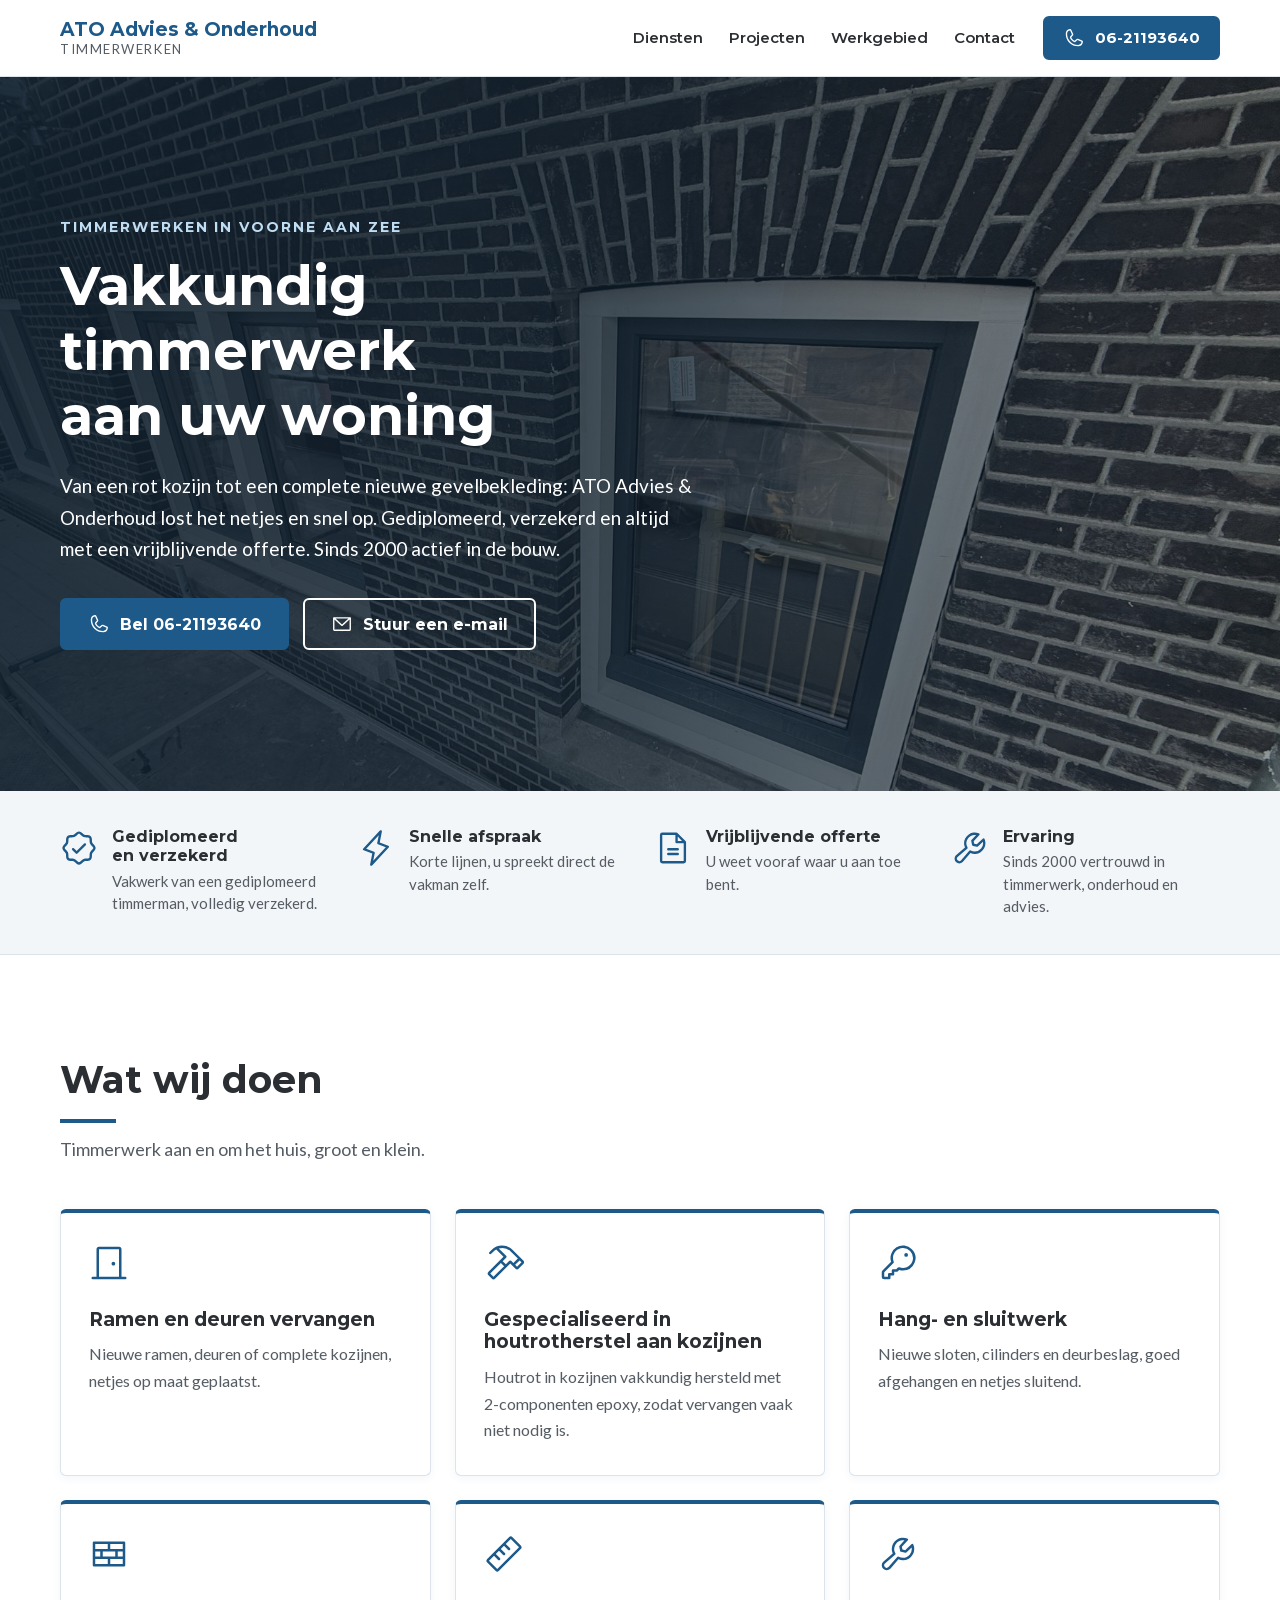
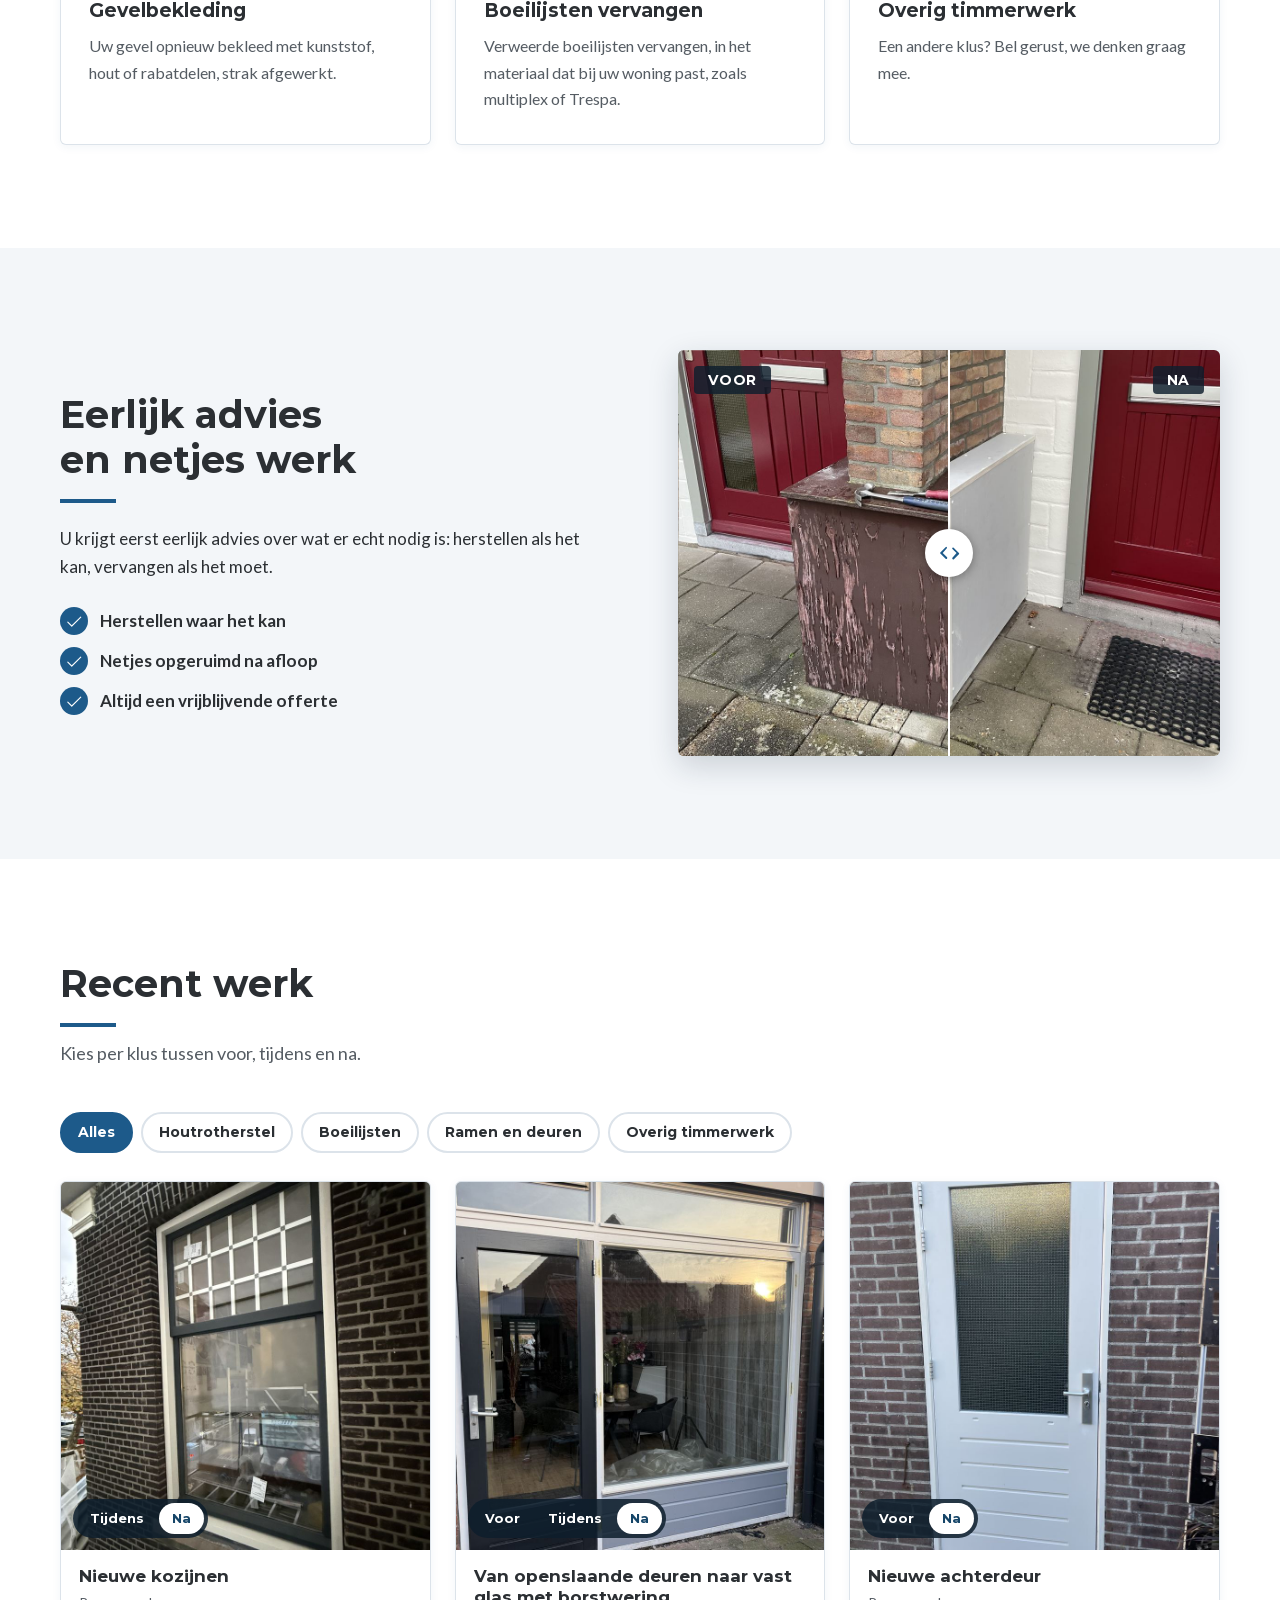
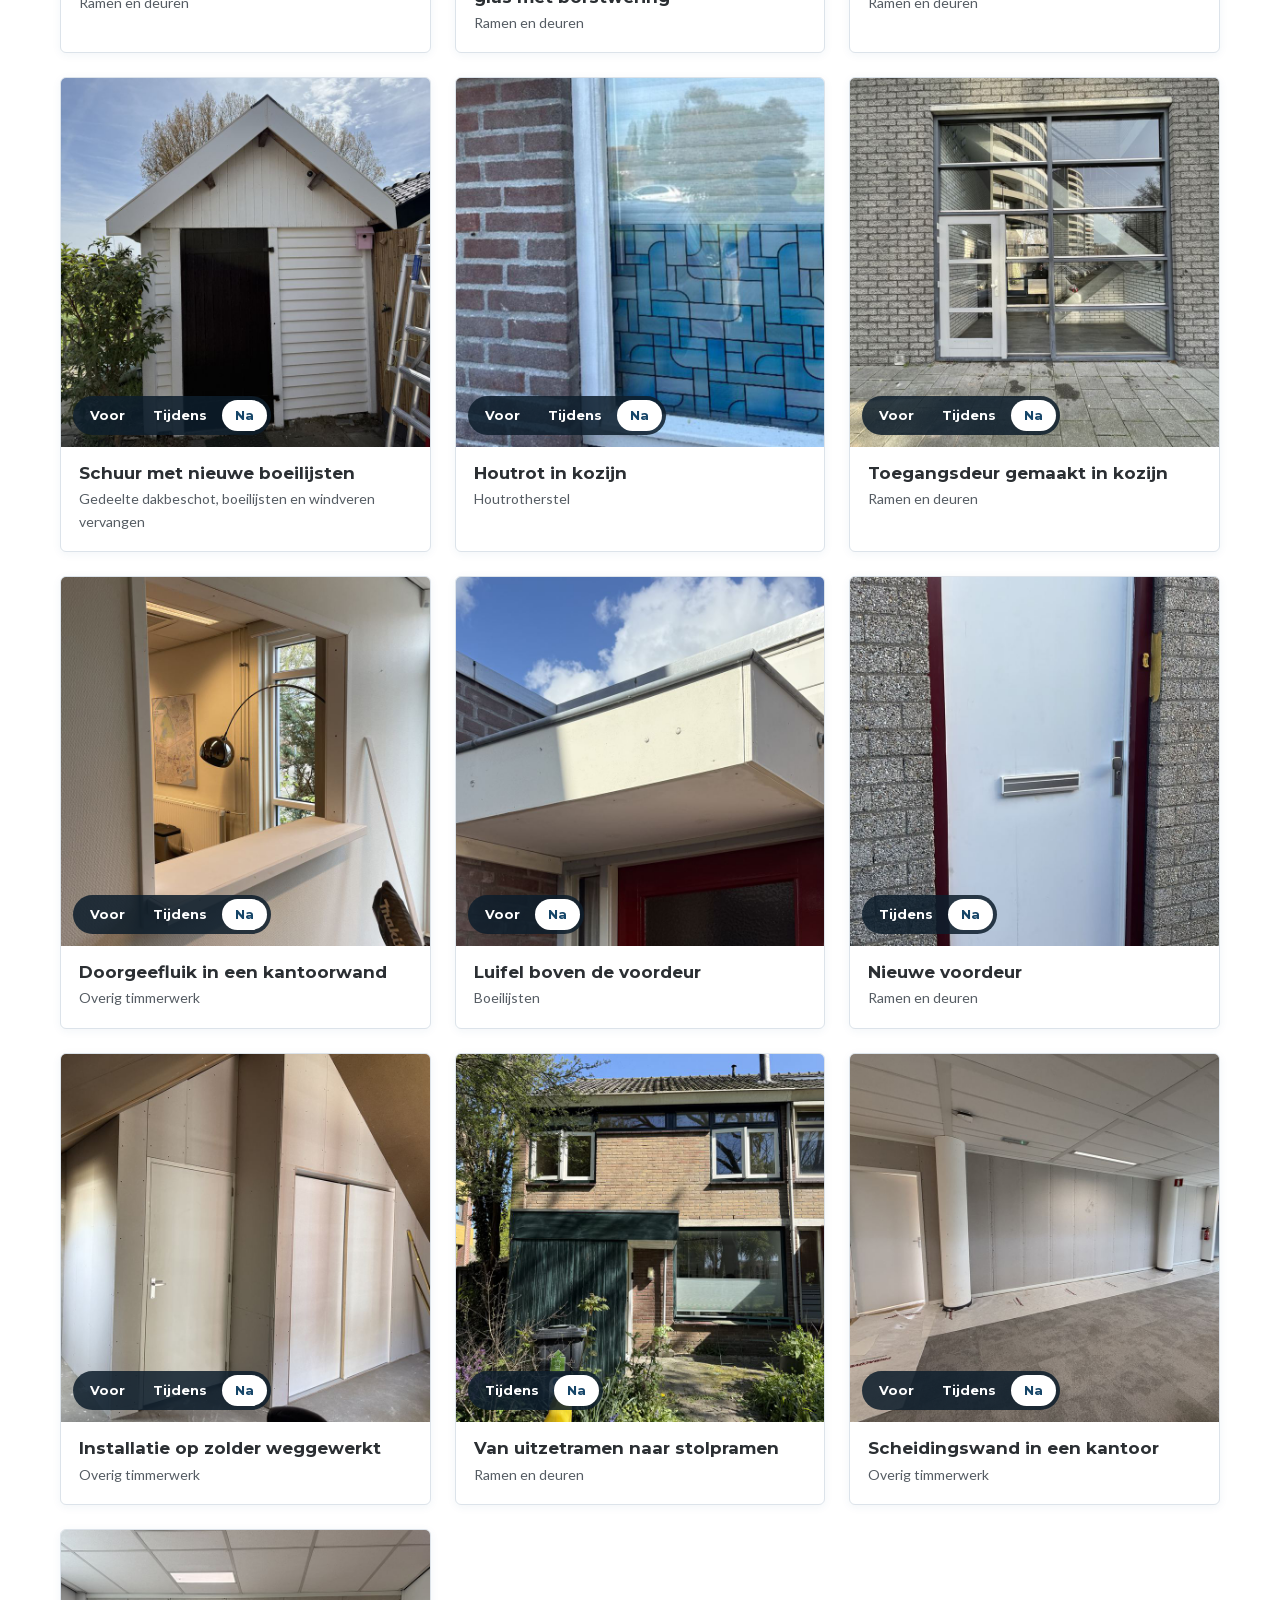
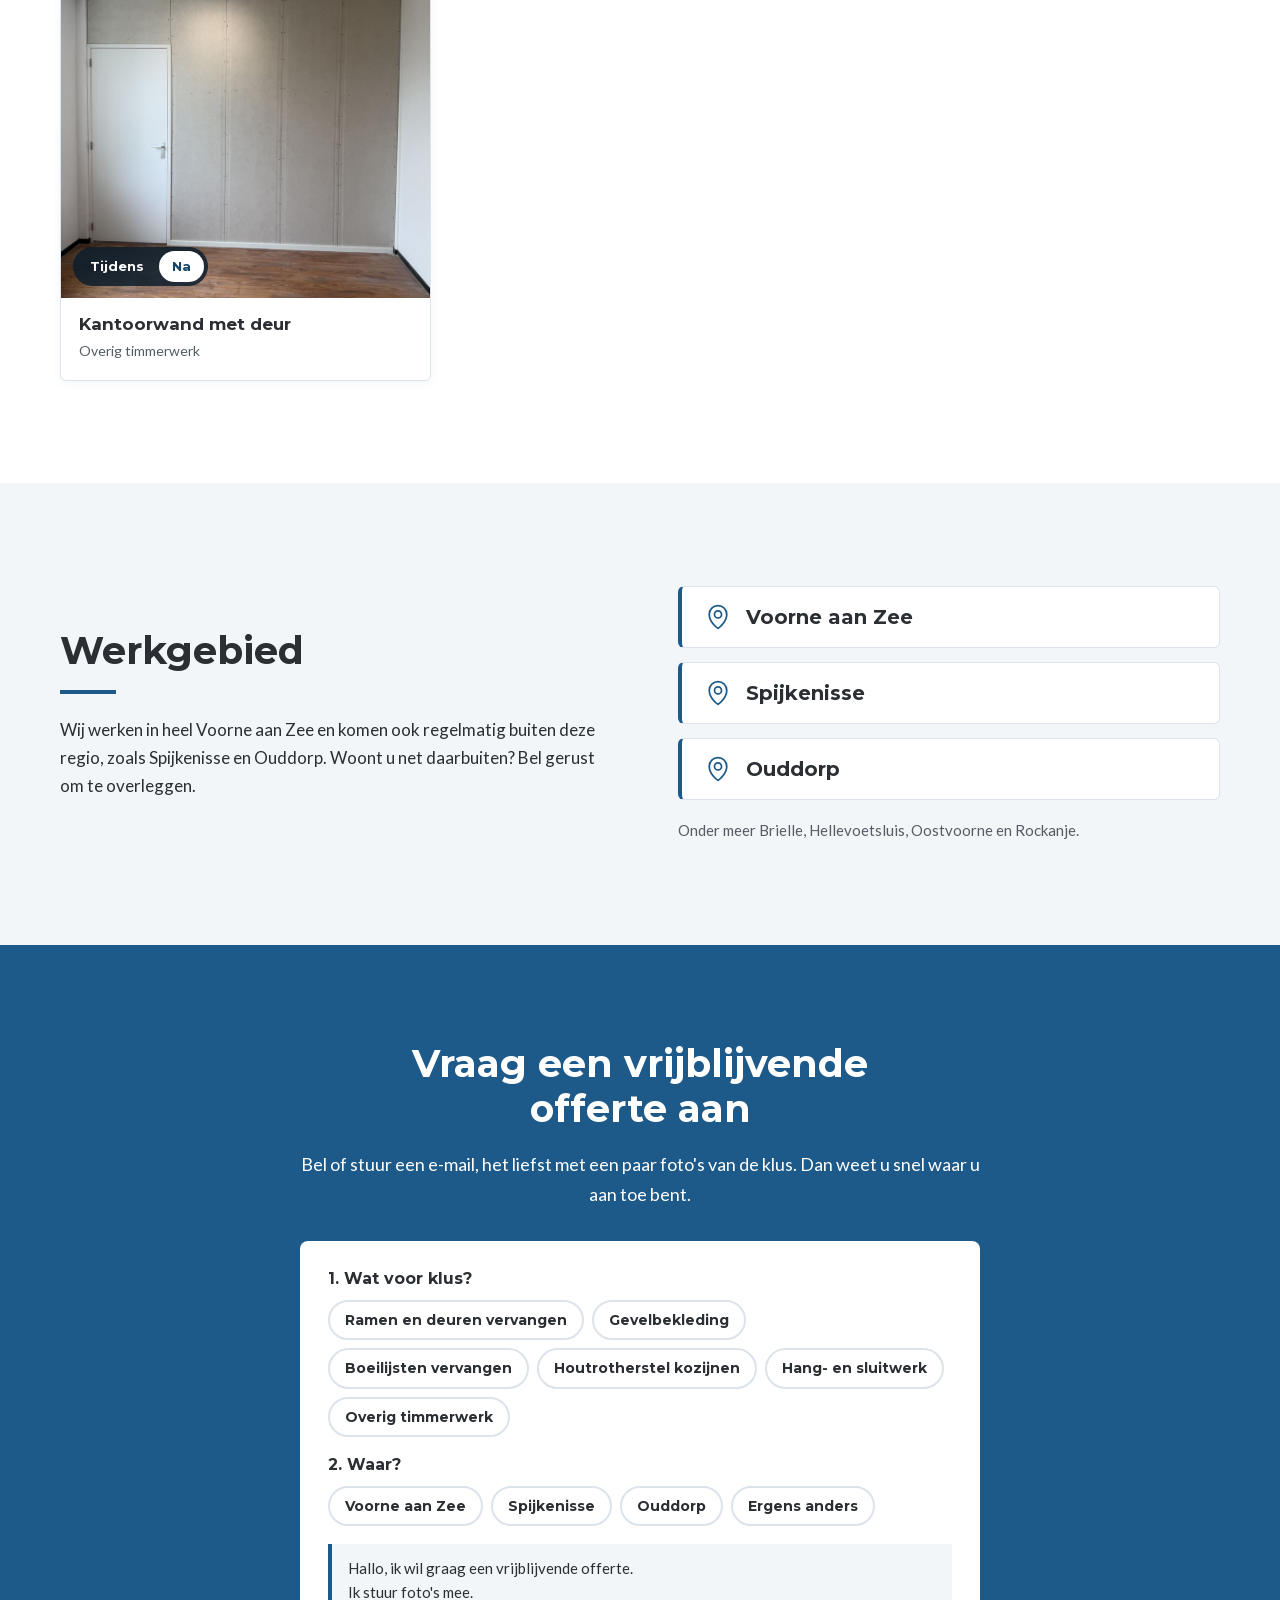
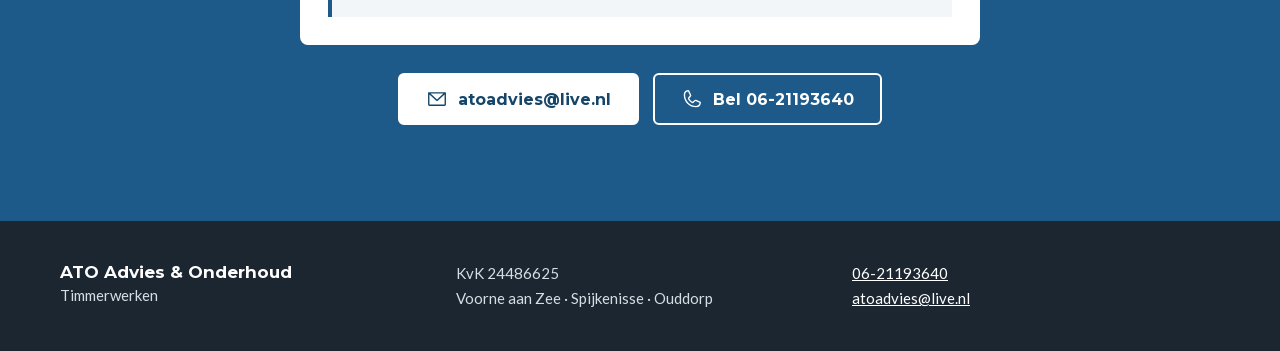
==== commit e682865a: "Klantopmerkingen 34-37 verwerkt: houtrotherstel nieuwe titel en tekst, diensten in nieuwe volgorde" ====
--- a/claude/klassiek/index.html
+++ b/claude/klassiek/index.html
@@ -59,10 +59,10 @@
     </div>
     <ul class="cards">
       <li class="card"><svg aria-hidden="true" xmlns="http://www.w3.org/2000/svg" viewBox="0 0 256 256" fill="currentColor"><path d="M232,216H208V40a16,16,0,0,0-16-16H64A16,16,0,0,0,48,40V216H24a8,8,0,0,0,0,16H232a8,8,0,0,0,0-16ZM64,40H192V216H64Zm104,92a12,12,0,1,1-12-12A12,12,0,0,1,168,132Z"/></svg><h3 data-i18n="services.s1.title">Ramen en deuren vervangen</h3><p data-i18n="services.s1.text">Nieuwe ramen, deuren of complete kozijnen, netjes op maat geplaatst.</p></li>
+      <li class="card"><svg aria-hidden="true" xmlns="http://www.w3.org/2000/svg" viewBox="0 0 256 256" fill="currentColor"><path d="M251.34,112,183.88,44.08a96.1,96.1,0,0,0-135.77,0l-.09.09L34.25,58.4A8,8,0,0,0,45.74,69.53L59.47,55.35a79.92,79.92,0,0,1,18.71-13.9L124.68,88l-96,96a16,16,0,0,0,0,22.63l20.69,20.69a16,16,0,0,0,22.63,0l96-96,14.34,14.34h0L200,163.3a16,16,0,0,0,22.63,0l28.69-28.69A16,16,0,0,0,251.34,112ZM60.68,216,40,195.31l68-68L128.68,148ZM162.34,114.32,140,136.67,119.31,116l22.35-22.35a8,8,0,0,0,0-11.32L94.32,35a80,80,0,0,1,78.23,20.41l44.22,44.51L188,128.66l-14.34-14.34A8,8,0,0,0,162.34,114.32Zm49,37.66-12-12L228,111.25l12,12Z"/></svg><h3 data-i18n="services.s4.title">Gespecialiseerd in houtrotherstel aan kozijnen</h3><p data-i18n="services.s4.text">Houtrot in kozijnen vakkundig hersteld met 2-componenten epoxy, zodat vervangen vaak niet nodig is.</p></li>
+      <li class="card"><svg aria-hidden="true" xmlns="http://www.w3.org/2000/svg" viewBox="0 0 256 256" fill="currentColor"><path d="M216.57,39.43A80,80,0,0,0,83.91,120.78L28.69,176A15.86,15.86,0,0,0,24,187.31V216a16,16,0,0,0,16,16H72a8,8,0,0,0,8-8V208H96a8,8,0,0,0,8-8V184h16a8,8,0,0,0,5.66-2.34l9.56-9.57A79.73,79.73,0,0,0,160,176h.1A80,80,0,0,0,216.57,39.43ZM224,98.1c-1.09,34.09-29.75,61.86-63.89,61.9H160a63.7,63.7,0,0,1-23.65-4.51,8,8,0,0,0-8.84,1.68L116.69,168H96a8,8,0,0,0-8,8v16H72a8,8,0,0,0-8,8v16H40V187.31l58.83-58.82a8,8,0,0,0,1.68-8.84A63.72,63.72,0,0,1,96,95.92c0-34.14,27.81-62.8,61.9-63.89A64,64,0,0,1,224,98.1ZM192,76a12,12,0,1,1-12-12A12,12,0,0,1,192,76Z"/></svg><h3 data-i18n="services.s5.title">Hang- en sluitwerk</h3><p data-i18n="services.s5.text">Nieuwe sloten, cilinders en deurbeslag, goed afgehangen en netjes sluitend.</p></li>
       <li class="card"><svg aria-hidden="true" xmlns="http://www.w3.org/2000/svg" viewBox="0 0 256 256" fill="currentColor"><path d="M224,48H32a8,8,0,0,0-8,8V200a8,8,0,0,0,8,8H224a8,8,0,0,0,8-8V56A8,8,0,0,0,224,48ZM88,144V112h80v32Zm-48,0V112H72v32Zm144-32h32v32H184Zm32-16H136V64h80ZM120,64V96H40V64ZM40,160h80v32H40Zm96,32V160h80v32Z"/></svg><h3 data-i18n="services.s2.title">Gevelbekleding</h3><p data-i18n="services.s2.text">Uw gevel opnieuw bekleed met kunststof, hout of rabatdelen, strak afgewerkt.</p></li>
       <li class="card"><svg aria-hidden="true" xmlns="http://www.w3.org/2000/svg" viewBox="0 0 256 256" fill="currentColor"><path d="M235.32,73.37,182.63,20.69a16,16,0,0,0-22.63,0L20.68,160a16,16,0,0,0,0,22.63l52.69,52.68a16,16,0,0,0,22.63,0L235.32,96A16,16,0,0,0,235.32,73.37ZM84.68,224,32,171.31l32-32,26.34,26.35a8,8,0,0,0,11.32-11.32L75.31,128,96,107.31l26.34,26.35a8,8,0,0,0,11.32-11.32L107.31,96,128,75.31l26.34,26.35a8,8,0,0,0,11.32-11.32L139.31,64l32-32L224,84.69Z"/></svg><h3 data-i18n="services.s3.title">Boeilijsten vervangen</h3><p data-i18n="services.s3.text">Verweerde boeilijsten vervangen, in het materiaal dat bij uw woning past, zoals multiplex of Trespa.</p></li>
-      <li class="card"><svg aria-hidden="true" xmlns="http://www.w3.org/2000/svg" viewBox="0 0 256 256" fill="currentColor"><path d="M251.34,112,183.88,44.08a96.1,96.1,0,0,0-135.77,0l-.09.09L34.25,58.4A8,8,0,0,0,45.74,69.53L59.47,55.35a79.92,79.92,0,0,1,18.71-13.9L124.68,88l-96,96a16,16,0,0,0,0,22.63l20.69,20.69a16,16,0,0,0,22.63,0l96-96,14.34,14.34h0L200,163.3a16,16,0,0,0,22.63,0l28.69-28.69A16,16,0,0,0,251.34,112ZM60.68,216,40,195.31l68-68L128.68,148ZM162.34,114.32,140,136.67,119.31,116l22.35-22.35a8,8,0,0,0,0-11.32L94.32,35a80,80,0,0,1,78.23,20.41l44.22,44.51L188,128.66l-14.34-14.34A8,8,0,0,0,162.34,114.32Zm49,37.66-12-12L228,111.25l12,12Z"/></svg><h3 data-i18n="services.s4.title">Houtrotherstel kozijnen</h3><p data-i18n="services.s4.text">Houtrot in kozijnen vakkundig hersteld, zodat vervangen vaak niet nodig is.</p></li>
-      <li class="card"><svg aria-hidden="true" xmlns="http://www.w3.org/2000/svg" viewBox="0 0 256 256" fill="currentColor"><path d="M216.57,39.43A80,80,0,0,0,83.91,120.78L28.69,176A15.86,15.86,0,0,0,24,187.31V216a16,16,0,0,0,16,16H72a8,8,0,0,0,8-8V208H96a8,8,0,0,0,8-8V184h16a8,8,0,0,0,5.66-2.34l9.56-9.57A79.73,79.73,0,0,0,160,176h.1A80,80,0,0,0,216.57,39.43ZM224,98.1c-1.09,34.09-29.75,61.86-63.89,61.9H160a63.7,63.7,0,0,1-23.65-4.51,8,8,0,0,0-8.84,1.68L116.69,168H96a8,8,0,0,0-8,8v16H72a8,8,0,0,0-8,8v16H40V187.31l58.83-58.82a8,8,0,0,0,1.68-8.84A63.72,63.72,0,0,1,96,95.92c0-34.14,27.81-62.8,61.9-63.89A64,64,0,0,1,224,98.1ZM192,76a12,12,0,1,1-12-12A12,12,0,0,1,192,76Z"/></svg><h3 data-i18n="services.s5.title">Hang- en sluitwerk</h3><p data-i18n="services.s5.text">Nieuwe sloten, cilinders en deurbeslag, goed afgehangen en netjes sluitend.</p></li>
       <li class="card"><svg aria-hidden="true" xmlns="http://www.w3.org/2000/svg" viewBox="0 0 256 256" fill="currentColor"><path d="M226.76,69a8,8,0,0,0-12.84-2.88l-40.3,37.19-17.23-3.7-3.7-17.23,37.19-40.3A8,8,0,0,0,187,29.24,72,72,0,0,0,88,96,72.34,72.34,0,0,0,94,124.94L33.79,177c-.15.12-.29.26-.43.39a32,32,0,0,0,45.26,45.26c.13-.13.27-.28.39-.42L131.06,162A72,72,0,0,0,232,96,71.56,71.56,0,0,0,226.76,69ZM160,152a56.14,56.14,0,0,1-27.07-7,8,8,0,0,0-9.92,1.77L67.11,211.51a16,16,0,0,1-22.62-22.62L109.18,133a8,8,0,0,0,1.77-9.93,56,56,0,0,1,58.36-82.31l-31.2,33.81a8,8,0,0,0-1.94,7.1L141.83,108a8,8,0,0,0,6.14,6.14l26.35,5.66a8,8,0,0,0,7.1-1.94l33.81-31.2A56.06,56.06,0,0,1,160,152Z"/></svg><h3 data-i18n="services.s6.title">Overig timmerwerk</h3><p data-i18n="services.s6.text">Een andere klus? Bel gerust, we denken graag mee.</p></li>
     </ul>
   </div>
@@ -138,7 +138,7 @@
     <h2 data-i18n="contact.title">Vraag een vrijblijvende offerte aan</h2>
     <p class="lead" data-i18n="contact.text">Bel of stuur een e-mail, het liefst met een paar foto's van de klus. Dan weet u snel waar u aan toe bent.</p>
     <div class="offerte" data-offerte hidden>
-      <fieldset><legend data-i18n="offerte.klus">1. Wat voor klus?</legend><div class="offerte-opties"><label class="offerte-optie"><input type="radio" name="klus"><span data-i18n="services.s1.title">Ramen en deuren vervangen</span></label><label class="offerte-optie"><input type="radio" name="klus"><span data-i18n="services.s2.title">Gevelbekleding</span></label><label class="offerte-optie"><input type="radio" name="klus"><span data-i18n="services.s3.title">Boeilijsten vervangen</span></label><label class="offerte-optie"><input type="radio" name="klus"><span data-i18n="services.s4.title">Houtrotherstel kozijnen</span></label><label class="offerte-optie"><input type="radio" name="klus"><span data-i18n="services.s5.title">Hang- en sluitwerk</span></label><label class="offerte-optie"><input type="radio" name="klus"><span data-i18n="services.s6.title">Overig timmerwerk</span></label></div></fieldset>
+      <fieldset><legend data-i18n="offerte.klus">1. Wat voor klus?</legend><div class="offerte-opties"><label class="offerte-optie"><input type="radio" name="klus"><span data-i18n="services.s1.title">Ramen en deuren vervangen</span></label><label class="offerte-optie"><input type="radio" name="klus"><span data-i18n="services.s2.title">Gevelbekleding</span></label><label class="offerte-optie"><input type="radio" name="klus"><span data-i18n="services.s3.title">Boeilijsten vervangen</span></label><label class="offerte-optie"><input type="radio" name="klus"><span data-i18n="offerte.houtrot">Houtrotherstel kozijnen</span></label><label class="offerte-optie"><input type="radio" name="klus"><span data-i18n="services.s5.title">Hang- en sluitwerk</span></label><label class="offerte-optie"><input type="radio" name="klus"><span data-i18n="services.s6.title">Overig timmerwerk</span></label></div></fieldset>
       <fieldset><legend data-i18n="offerte.plaats">2. Waar?</legend><div class="offerte-opties"><label class="offerte-optie"><input type="radio" name="plaats"><span data-i18n="area.place1">Voorne aan Zee</span></label><label class="offerte-optie"><input type="radio" name="plaats"><span data-i18n="area.place2">Spijkenisse</span></label><label class="offerte-optie"><input type="radio" name="plaats"><span data-i18n="area.place3">Ouddorp</span></label><label class="offerte-optie"><input type="radio" name="plaats"><span data-i18n="offerte.anders">Ergens anders</span></label></div></fieldset>
       <p class="offerte-bericht" data-offerte-bericht aria-label="Voorbeeld van uw bericht" aria-live="polite"></p>
     </div>
--- a/claude/klassiek/style.css
+++ b/claude/klassiek/style.css
@@ -81,7 +81,7 @@
 .cards { display: grid; grid-template-columns: repeat(3, 1fr); gap: 24px; }
 .card { background: #fff; border: 1px solid var(--line); border-top: 4px solid var(--blue); border-radius: 6px; padding: 30px 28px 32px; box-shadow: 0 2px 10px rgba(29,90,138,.06); min-width: 0; }
 .card svg { width: 40px; height: 40px; color: var(--blue); margin-bottom: 18px; }
-.card h3 { font-size: 19px; margin-bottom: 10px; }
+.card h3 { font-size: 19px; margin-bottom: 10px; hyphens: manual; text-wrap: balance; }
 .card p { color: var(--muted); font-size: 16px; }
 
 .split { display: grid; grid-template-columns: 1fr 1fr; gap: clamp(32px, 6vw, 80px); align-items: center; }
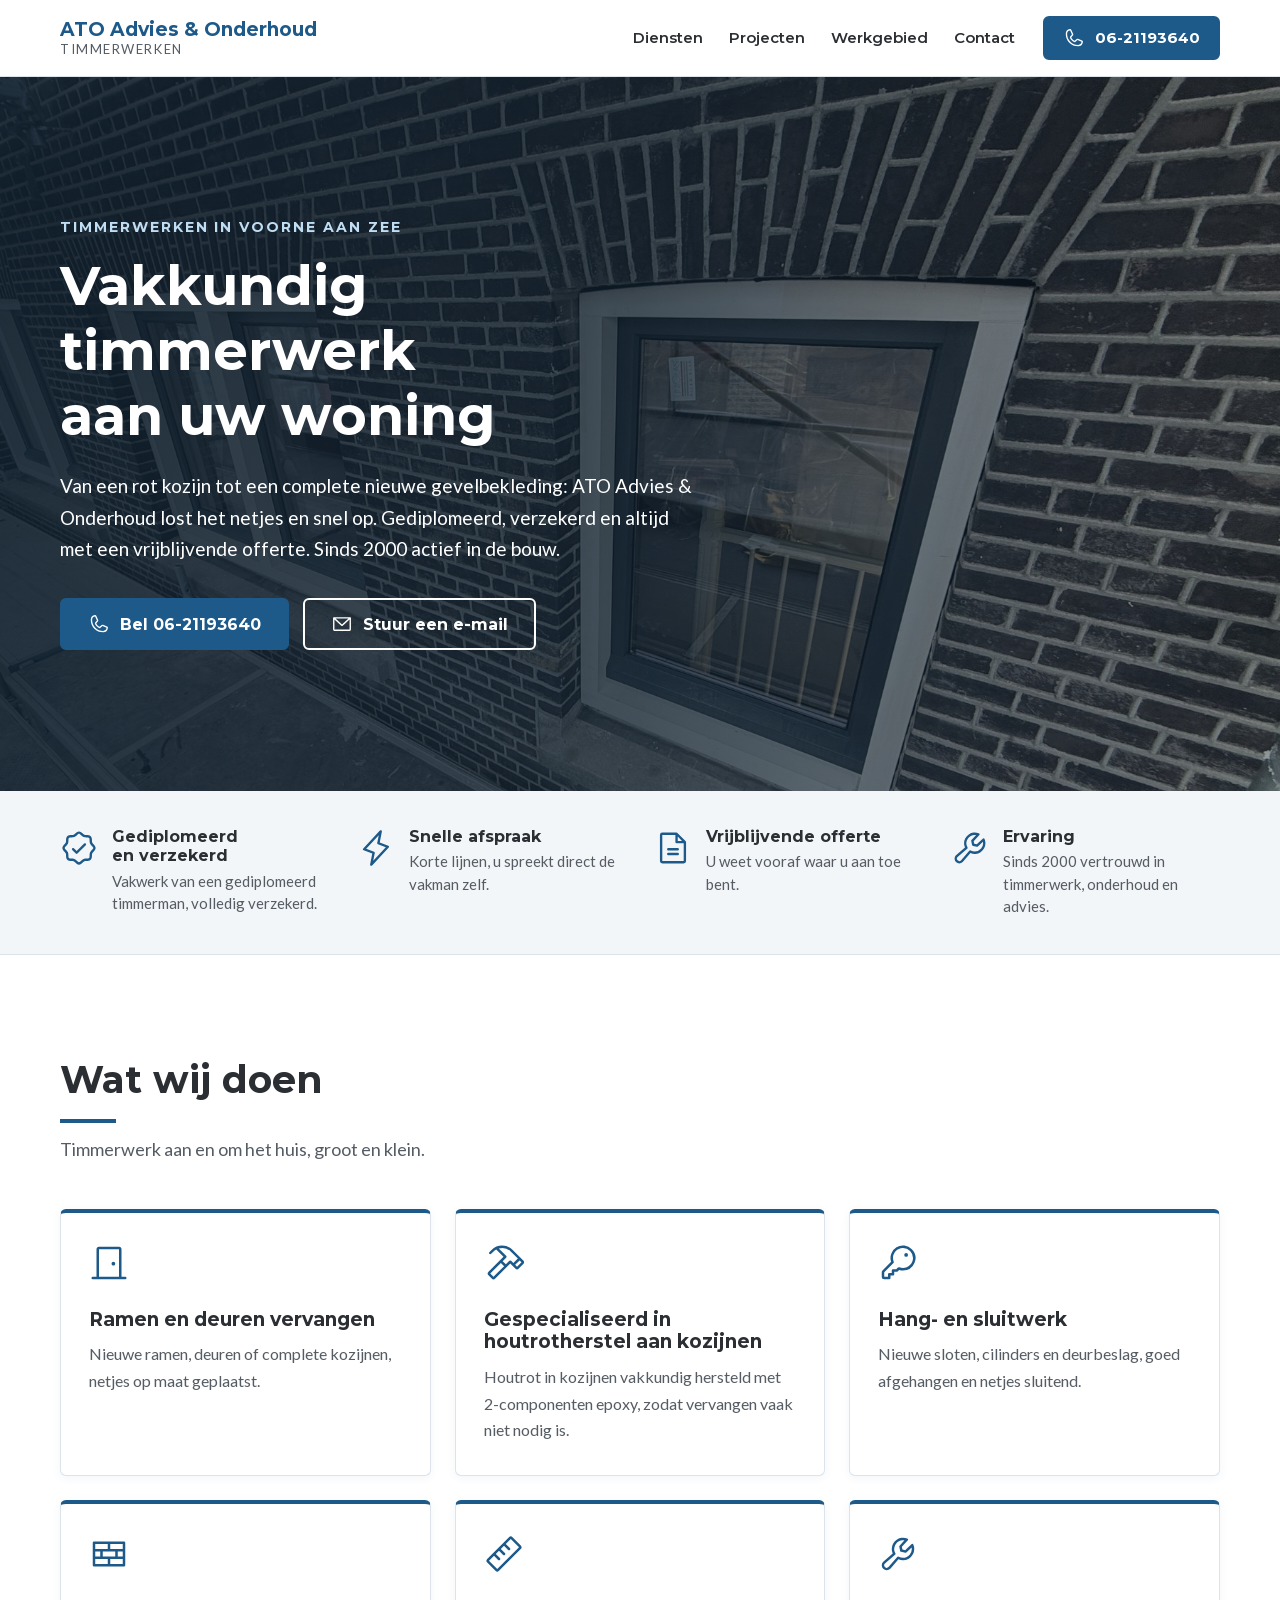
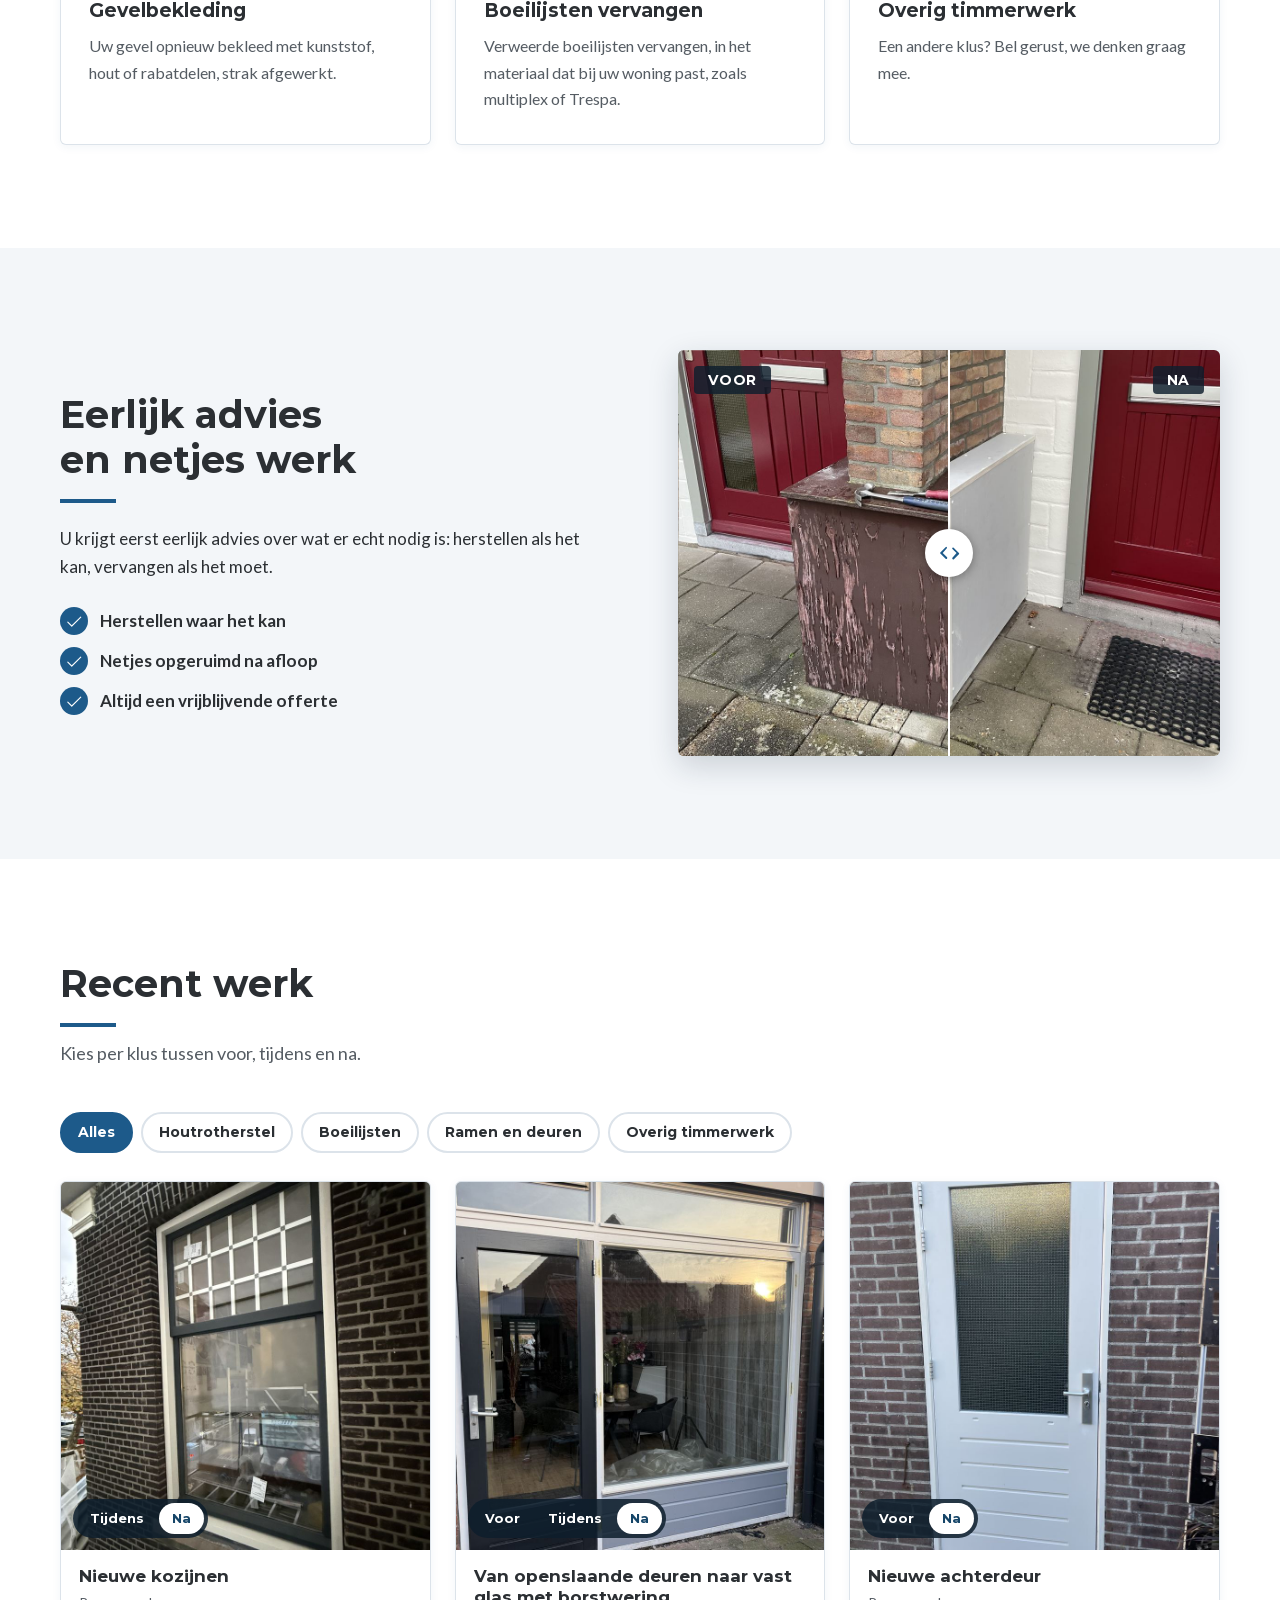
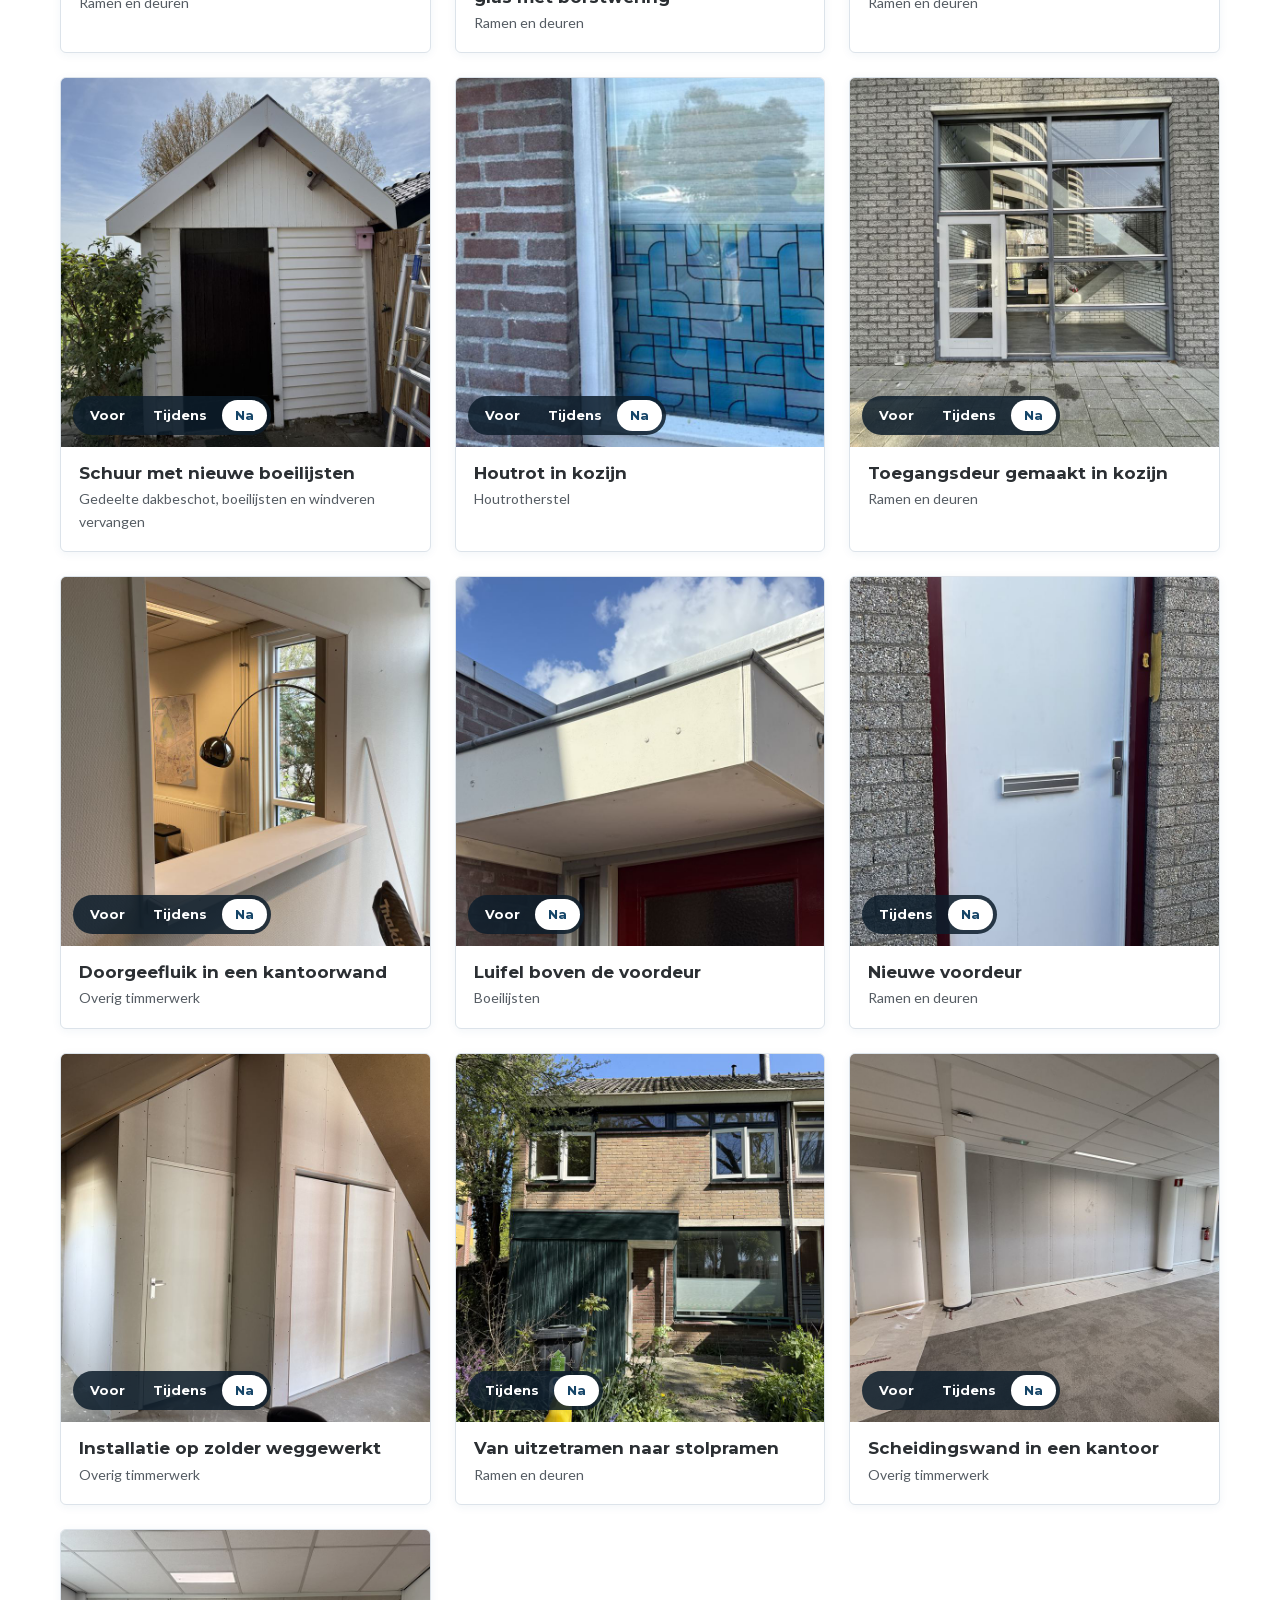
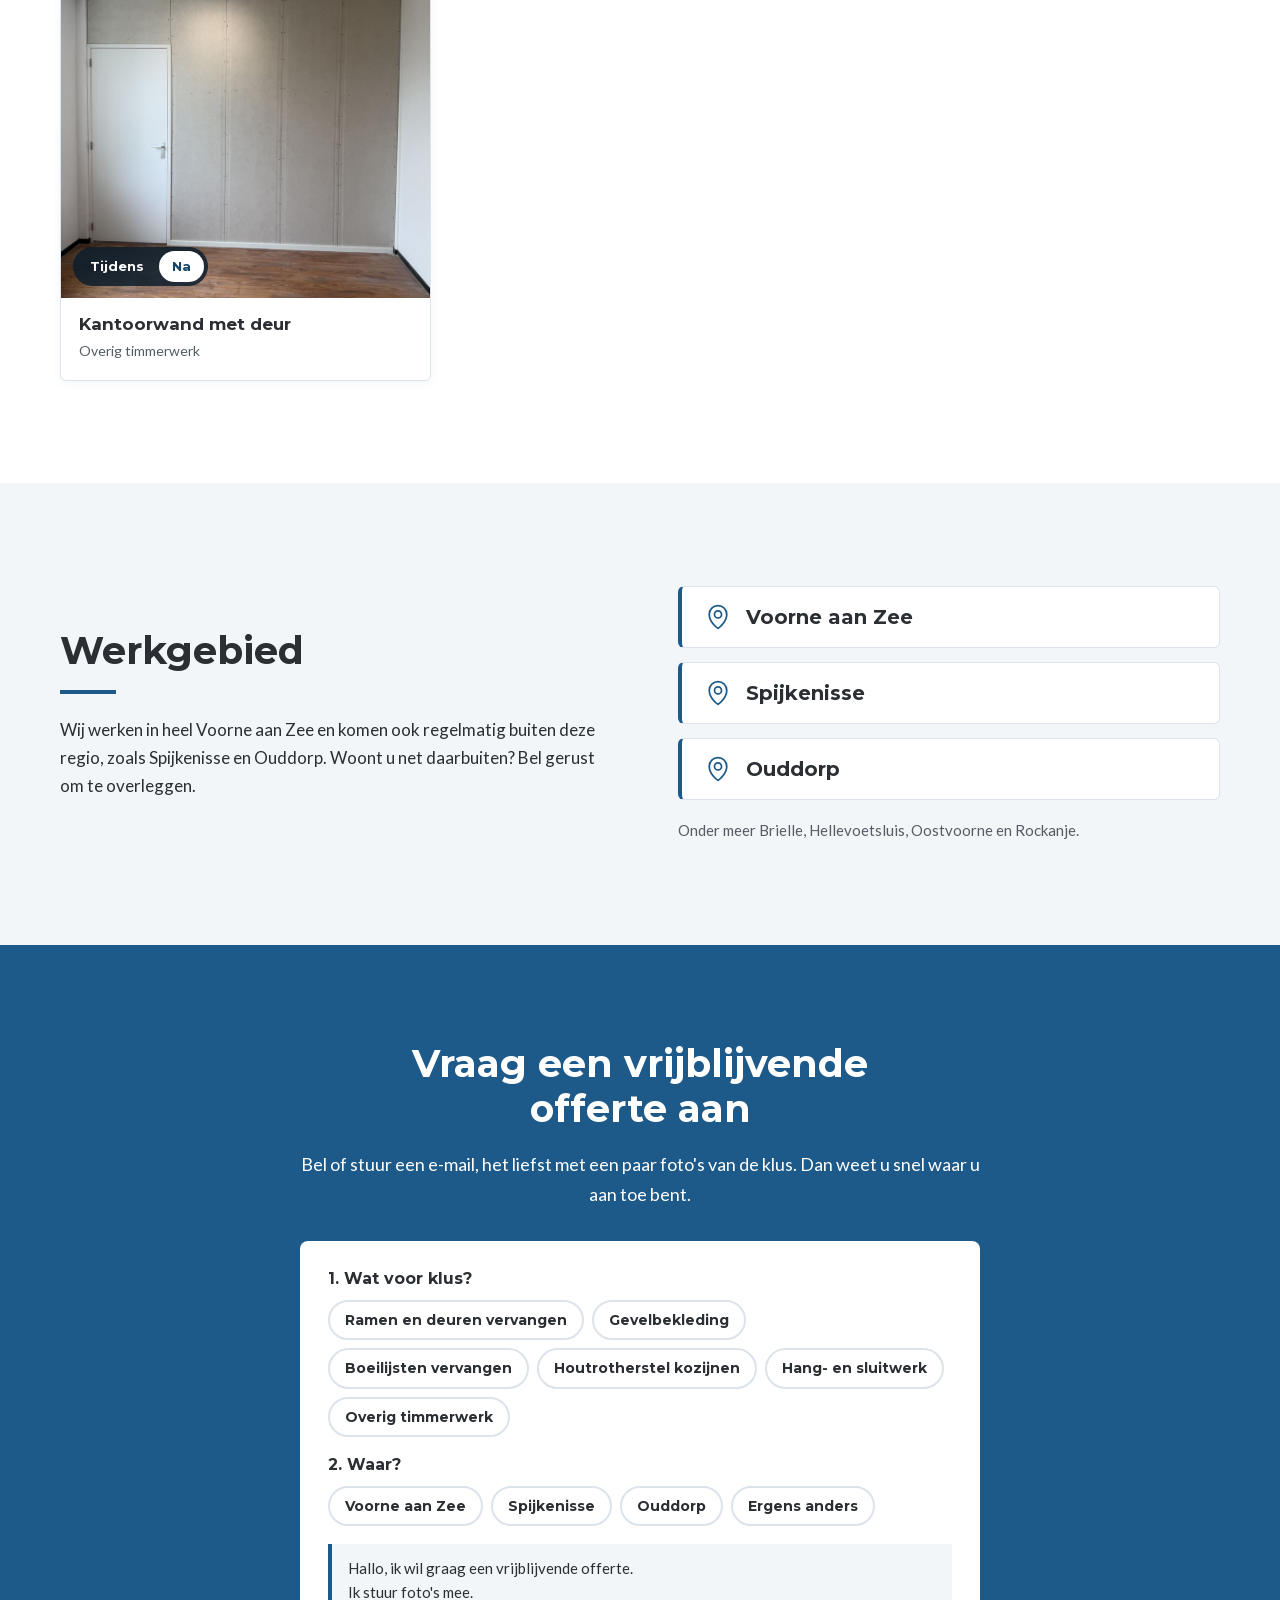
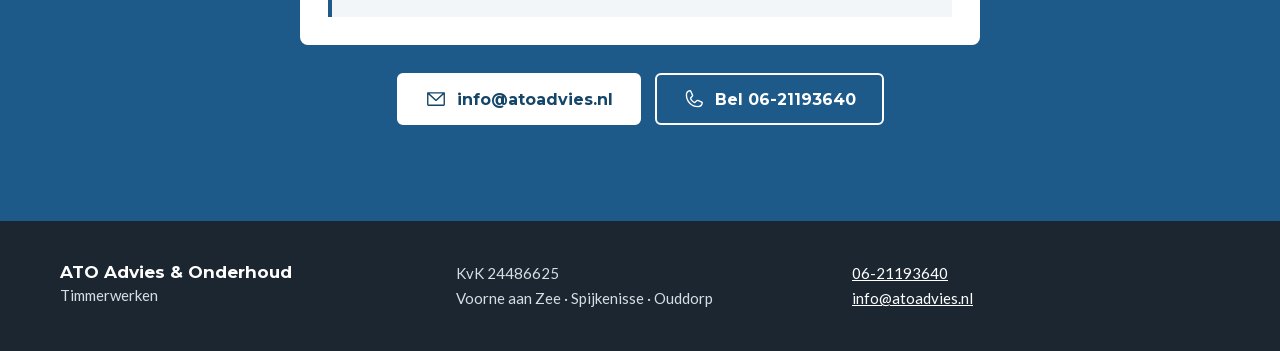
==== commit bdac95dc: "Nieuw e-mailadres info@atoadvies.nl (klantopmerking 7)" ====
--- a/claude/klassiek/index.html
+++ b/claude/klassiek/index.html
@@ -37,7 +37,7 @@
     <p class="lead" data-i18n="hero.lead">Van een rot kozijn tot een complete nieuwe gevelbekleding: ATO Advies &amp; Onderhoud lost het netjes en snel op. Gediplomeerd, verzekerd en altijd met een vrijblijvende offerte. Sinds 2000 actief in de bouw.</p>
     <div class="btns">
       <a class="btn" href="tel:+31621193640"><svg aria-hidden="true" xmlns="http://www.w3.org/2000/svg" viewBox="0 0 256 256" fill="currentColor"><path d="M222.37,158.46l-47.11-21.11-.13-.06a16,16,0,0,0-15.17,1.4,8.12,8.12,0,0,0-.75.56L134.87,160c-15.42-7.49-31.34-23.29-38.83-38.51l20.78-24.71c.2-.25.39-.5.57-.77a16,16,0,0,0,1.32-15.06l0-.12L97.54,33.64a16,16,0,0,0-16.62-9.52A56.26,56.26,0,0,0,32,80c0,79.4,64.6,144,144,144a56.26,56.26,0,0,0,55.88-48.92A16,16,0,0,0,222.37,158.46ZM176,208A128.14,128.14,0,0,1,48,80,40.2,40.2,0,0,1,82.87,40a.61.61,0,0,0,0,.12l21,47L83.2,111.86a6.13,6.13,0,0,0-.57.77,16,16,0,0,0-1,15.7c9.06,18.53,27.73,37.06,46.46,46.11a16,16,0,0,0,15.75-1.14,8.44,8.44,0,0,0,.74-.56L168.89,152l47,21.05h0s.08,0,.11,0A40.21,40.21,0,0,1,176,208Z"/></svg><span data-i18n="hero.call">Bel 06-21193640</span></a>
-      <a class="btn btn-ghost" href="mailto:atoadvies@live.nl"><svg aria-hidden="true" xmlns="http://www.w3.org/2000/svg" viewBox="0 0 256 256" fill="currentColor"><path d="M224,48H32a8,8,0,0,0-8,8V192a16,16,0,0,0,16,16H216a16,16,0,0,0,16-16V56A8,8,0,0,0,224,48ZM203.43,64,128,133.15,52.57,64ZM216,192H40V74.19l82.59,75.71a8,8,0,0,0,10.82,0L216,74.19V192Z"/></svg><span data-i18n="hero.mail">Stuur een e-mail</span></a>
+      <a class="btn btn-ghost" href="mailto:info@atoadvies.nl"><svg aria-hidden="true" xmlns="http://www.w3.org/2000/svg" viewBox="0 0 256 256" fill="currentColor"><path d="M224,48H32a8,8,0,0,0-8,8V192a16,16,0,0,0,16,16H216a16,16,0,0,0,16-16V56A8,8,0,0,0,224,48ZM203.43,64,128,133.15,52.57,64ZM216,192H40V74.19l82.59,75.71a8,8,0,0,0,10.82,0L216,74.19V192Z"/></svg><span data-i18n="hero.mail">Stuur een e-mail</span></a>
     </div>
   </div>
 </section>
@@ -143,7 +143,7 @@
       <p class="offerte-bericht" data-offerte-bericht aria-label="Voorbeeld van uw bericht" aria-live="polite"></p>
     </div>
     <div class="btns">
-      <a class="btn btn-white" data-offerte-link href="mailto:atoadvies@live.nl"><svg aria-hidden="true" xmlns="http://www.w3.org/2000/svg" viewBox="0 0 256 256" fill="currentColor"><path d="M224,48H32a8,8,0,0,0-8,8V192a16,16,0,0,0,16,16H216a16,16,0,0,0,16-16V56A8,8,0,0,0,224,48ZM203.43,64,128,133.15,52.57,64ZM216,192H40V74.19l82.59,75.71a8,8,0,0,0,10.82,0L216,74.19V192Z"/></svg><span data-i18n="contact.mail">atoadvies@live.nl</span></a>
+      <a class="btn btn-white" data-offerte-link href="mailto:info@atoadvies.nl"><svg aria-hidden="true" xmlns="http://www.w3.org/2000/svg" viewBox="0 0 256 256" fill="currentColor"><path d="M224,48H32a8,8,0,0,0-8,8V192a16,16,0,0,0,16,16H216a16,16,0,0,0,16-16V56A8,8,0,0,0,224,48ZM203.43,64,128,133.15,52.57,64ZM216,192H40V74.19l82.59,75.71a8,8,0,0,0,10.82,0L216,74.19V192Z"/></svg><span data-i18n="contact.mail">info@atoadvies.nl</span></a>
       <a class="btn btn-ghost" href="tel:+31621193640"><svg aria-hidden="true" xmlns="http://www.w3.org/2000/svg" viewBox="0 0 256 256" fill="currentColor"><path d="M222.37,158.46l-47.11-21.11-.13-.06a16,16,0,0,0-15.17,1.4,8.12,8.12,0,0,0-.75.56L134.87,160c-15.42-7.49-31.34-23.29-38.83-38.51l20.78-24.71c.2-.25.39-.5.57-.77a16,16,0,0,0,1.32-15.06l0-.12L97.54,33.64a16,16,0,0,0-16.62-9.52A56.26,56.26,0,0,0,32,80c0,79.4,64.6,144,144,144a56.26,56.26,0,0,0,55.88-48.92A16,16,0,0,0,222.37,158.46ZM176,208A128.14,128.14,0,0,1,48,80,40.2,40.2,0,0,1,82.87,40a.61.61,0,0,0,0,.12l21,47L83.2,111.86a6.13,6.13,0,0,0-.57.77,16,16,0,0,0-1,15.7c9.06,18.53,27.73,37.06,46.46,46.11a16,16,0,0,0,15.75-1.14,8.44,8.44,0,0,0,.74-.56L168.89,152l47,21.05h0s.08,0,.11,0A40.21,40.21,0,0,1,176,208Z"/></svg><span data-i18n="contact.call">Bel 06-21193640</span></a>
     </div>
   </div>
@@ -162,7 +162,7 @@
     </div>
     <div>
       <p><a href="tel:+31621193640" data-i18n="brand.phone">06-21193640</a></p>
-      <p><a href="mailto:atoadvies@live.nl" data-i18n="contact.mail">atoadvies@live.nl</a></p>
+      <p><a href="mailto:info@atoadvies.nl" data-i18n="contact.mail">info@atoadvies.nl</a></p>
     </div>
   </div>
 </footer>
